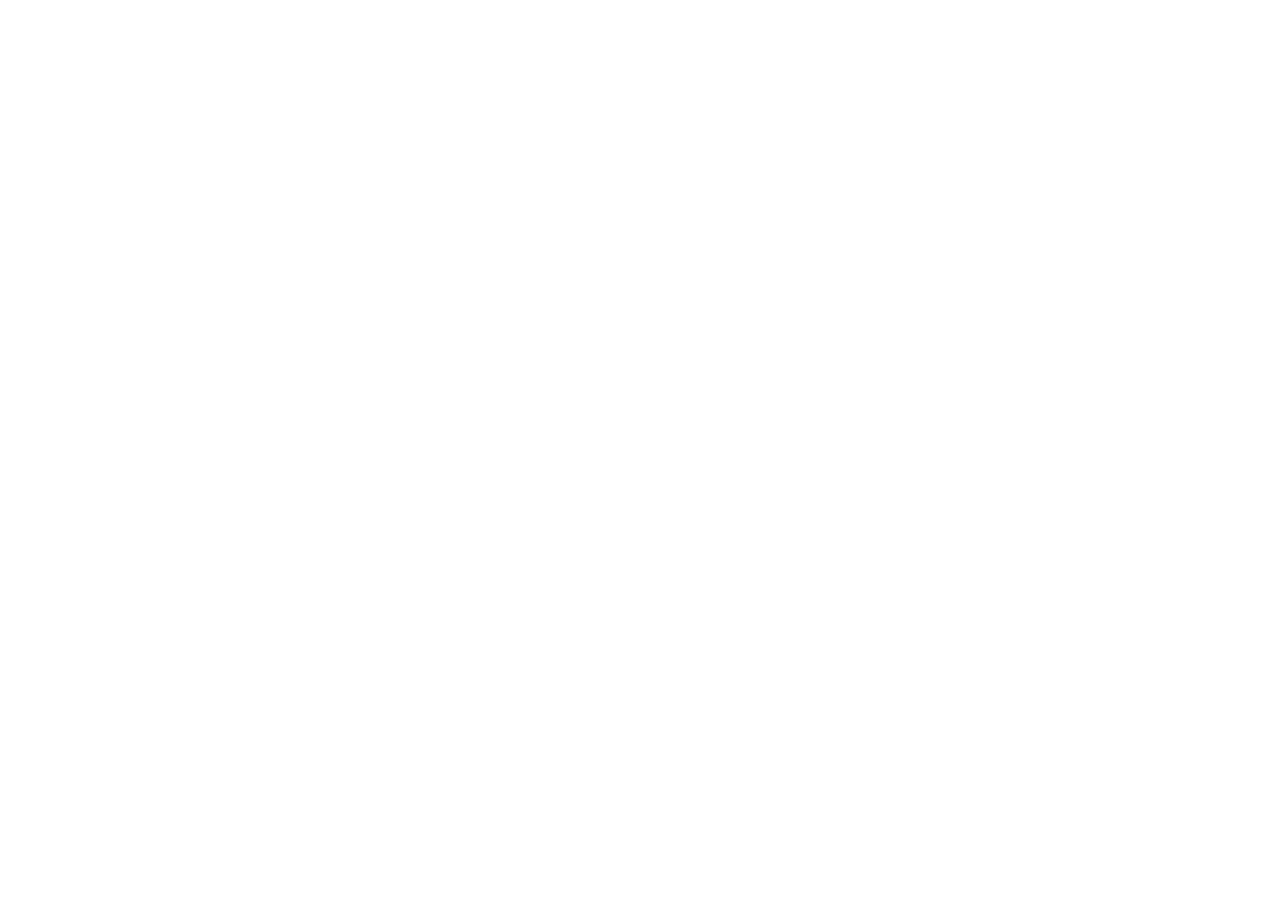
==== src/index.html @ d6e21945 "Initial commit" ====
<!DOCTYPE html>
<html lang="en">
  <head>
    <meta charset="UTF-8" />
    <!-- PON UN FAVICON!!! -->
    <link rel="icon" type="image/svg+xml" href="" />
    <meta name="viewport" content="width=device-width, initial-scale=1.0" />
    <!-- CAMBIA EL TITLE!!! -->
    <title>Vite Template</title>
  </head>
  <body>
    <script type="module" src="./js/index.js"></script>
  </body>
</html>
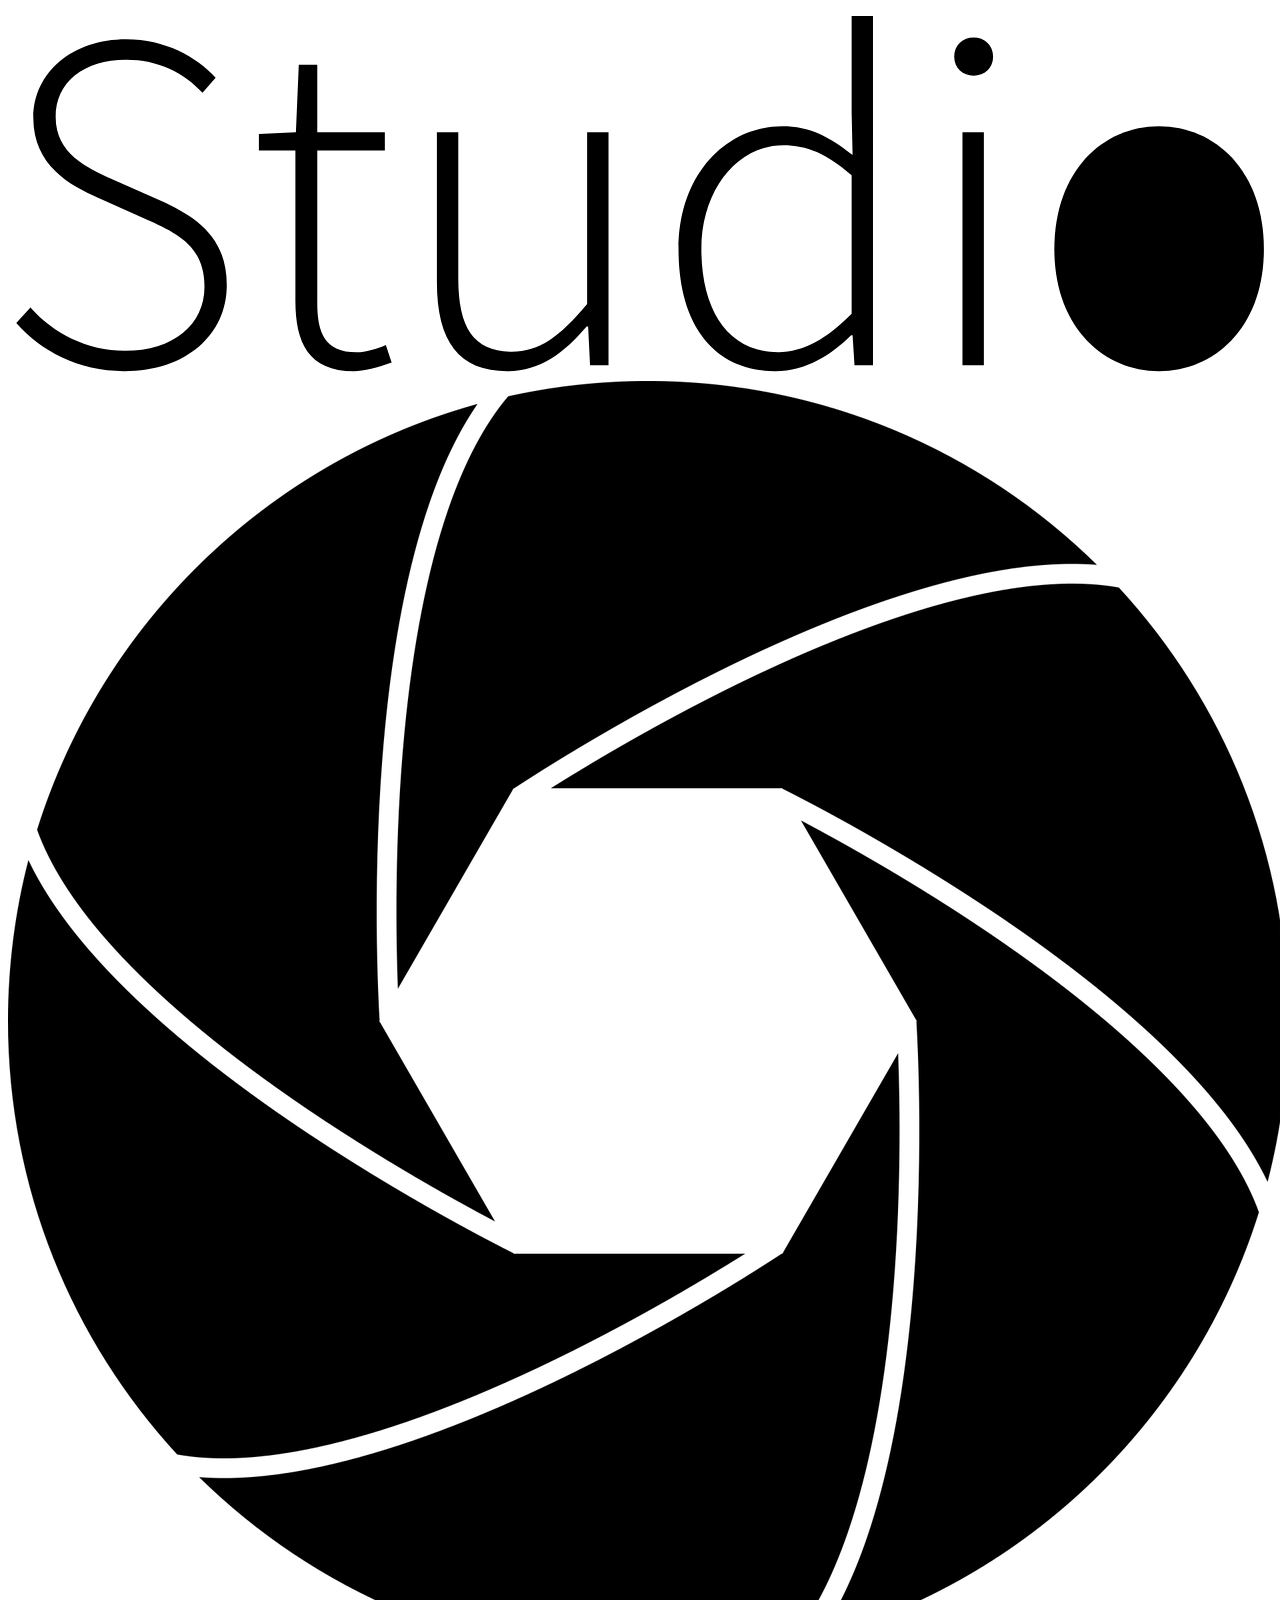
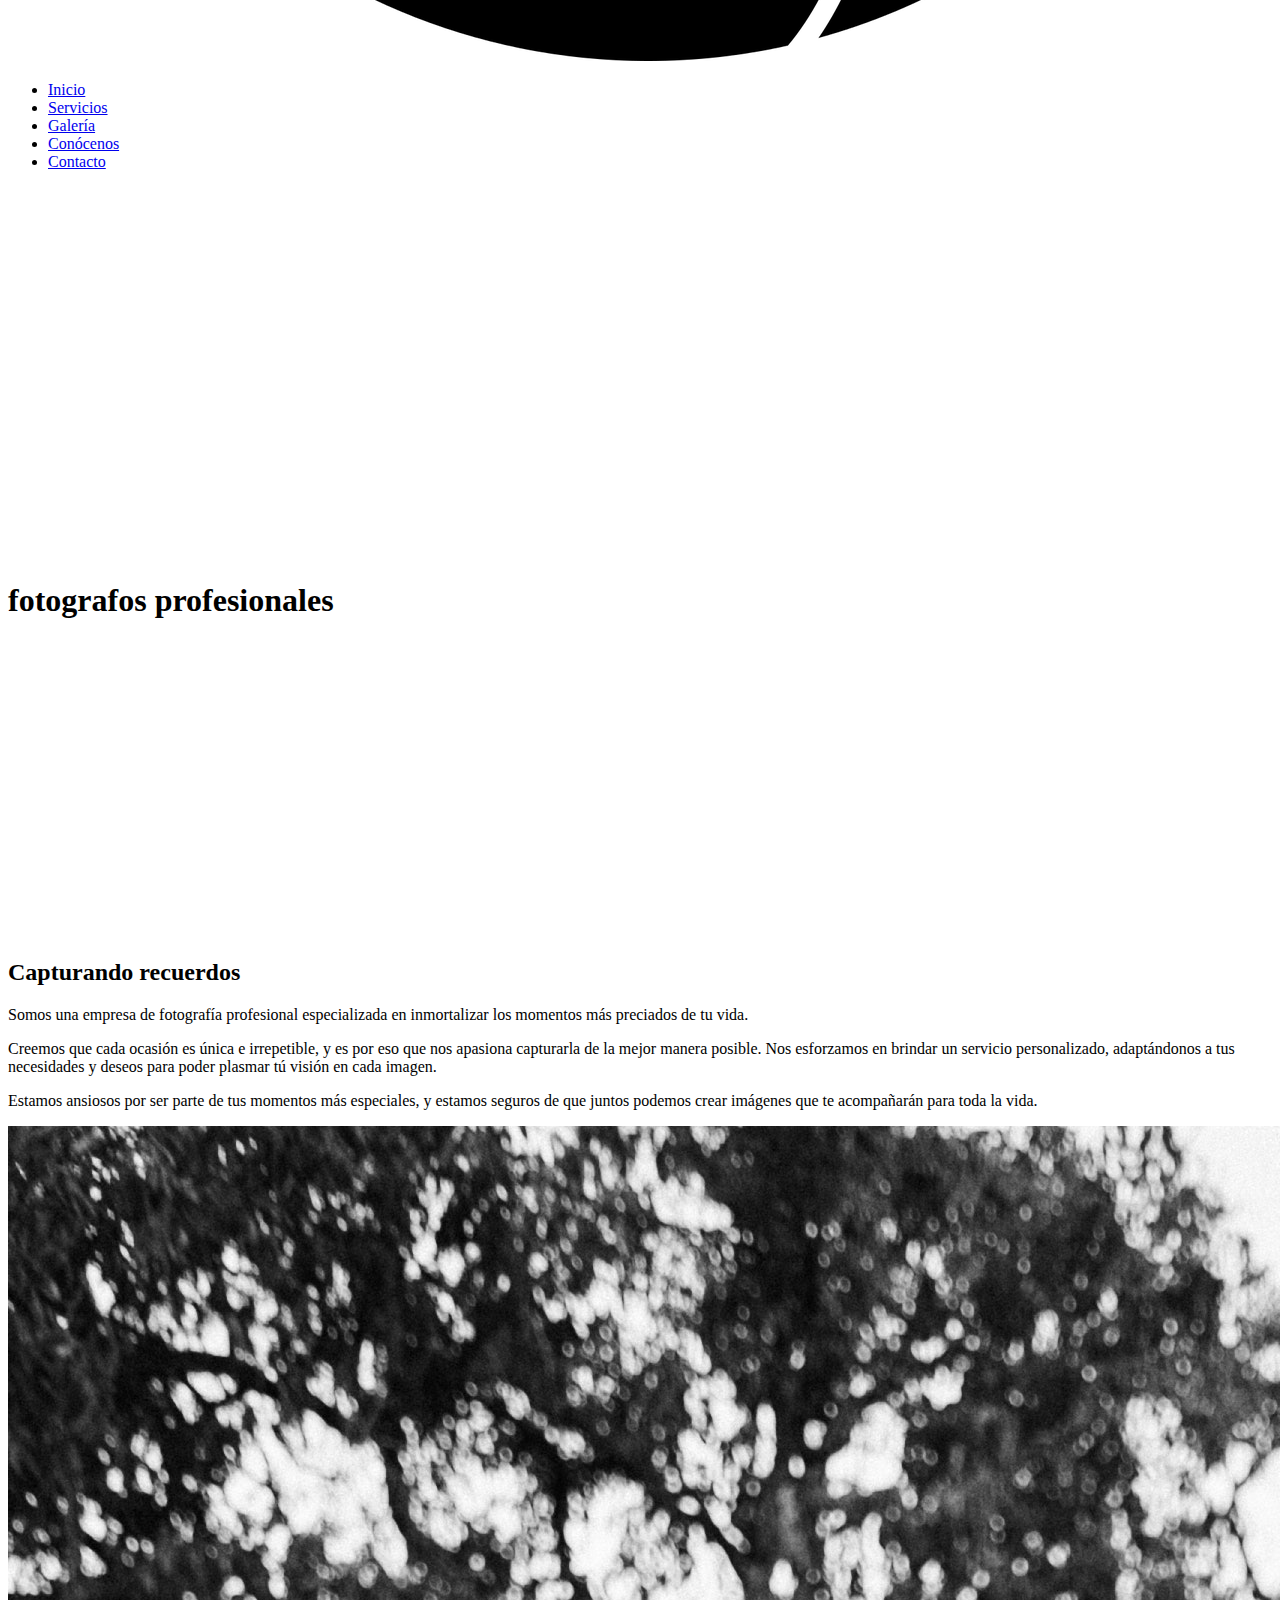
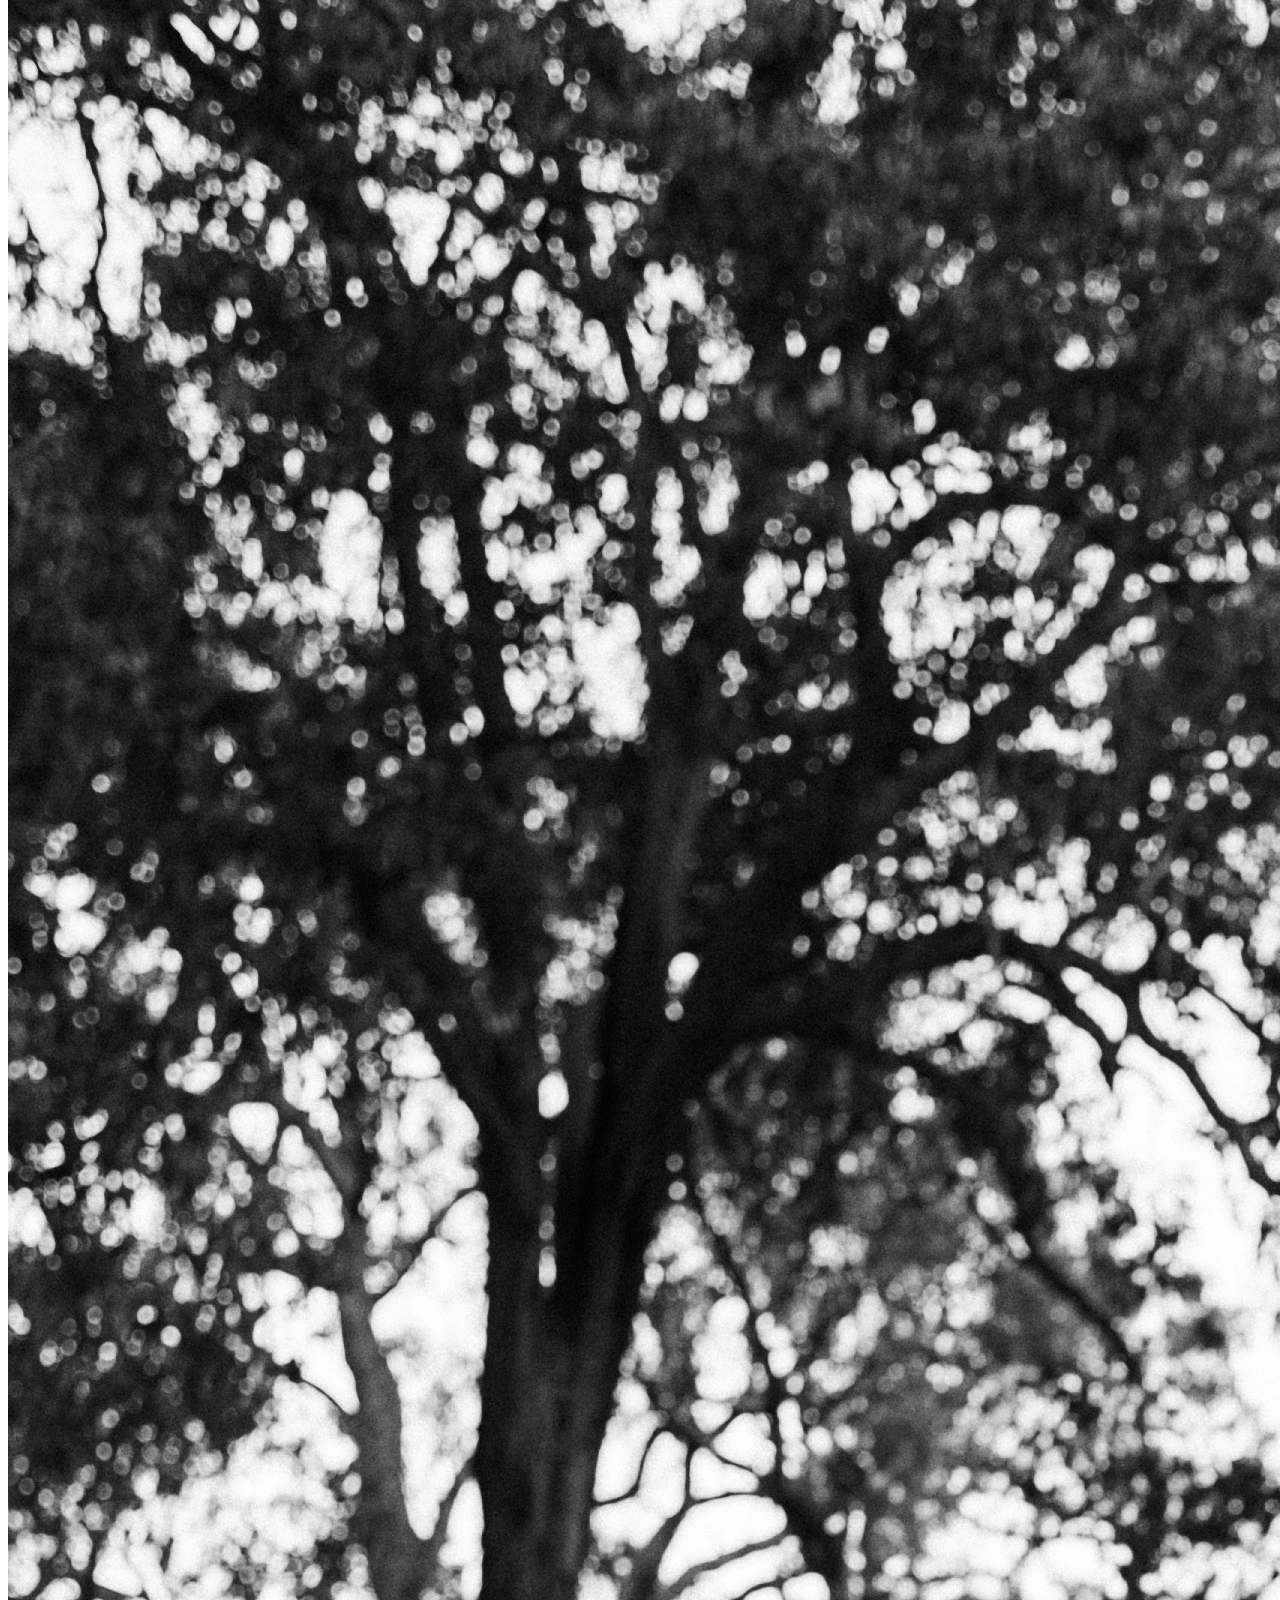
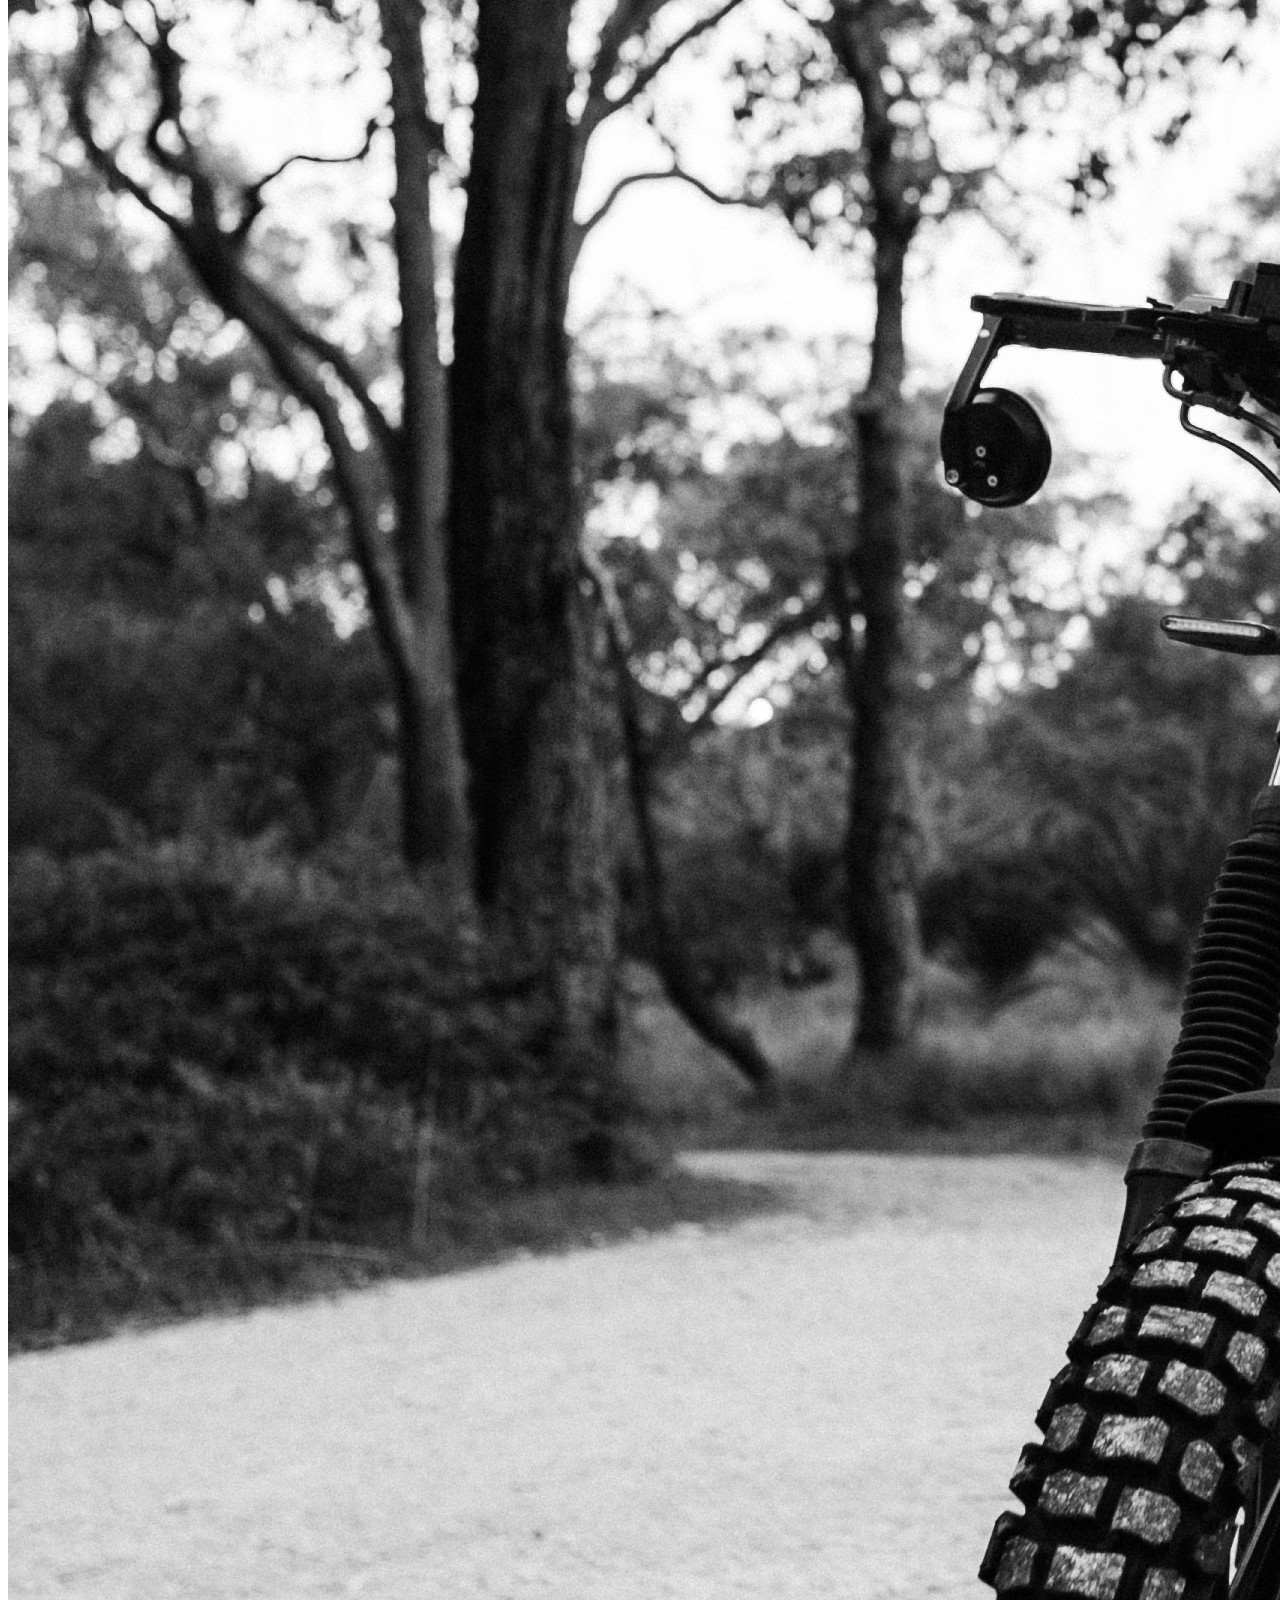
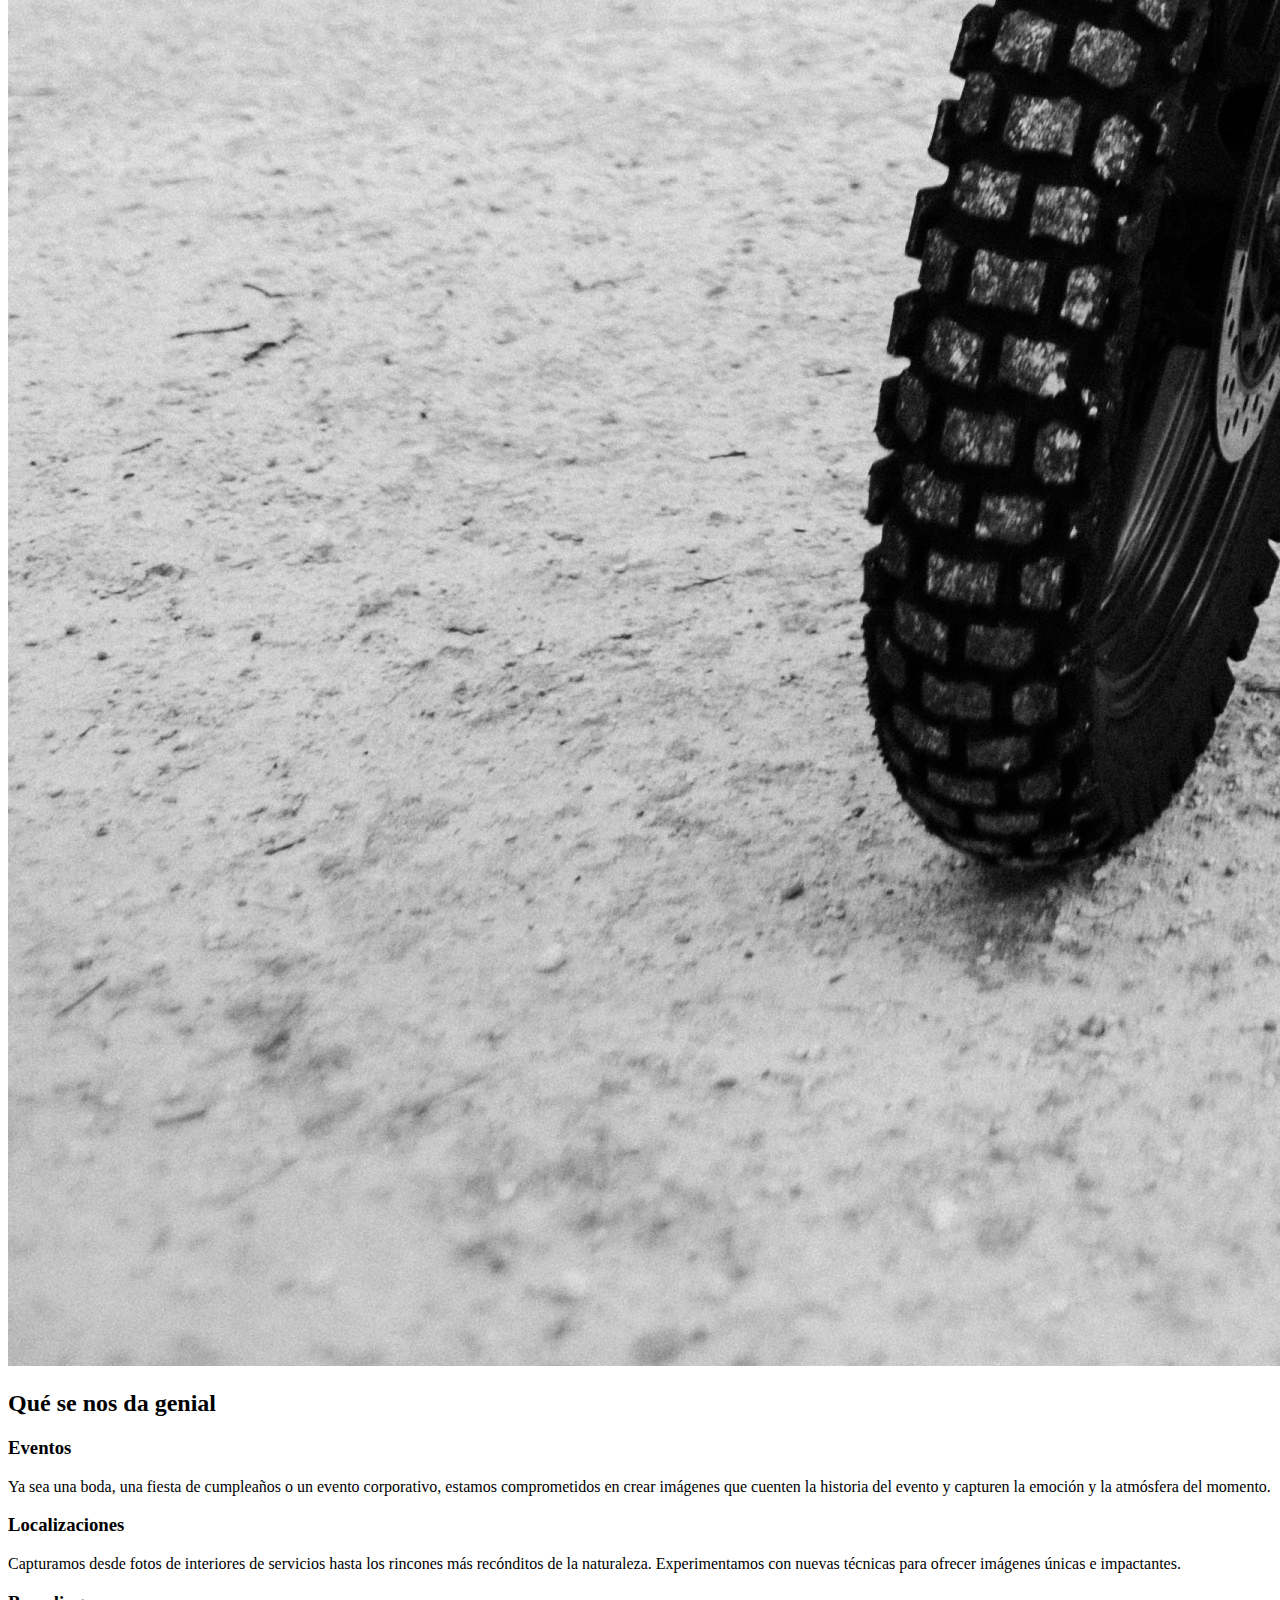
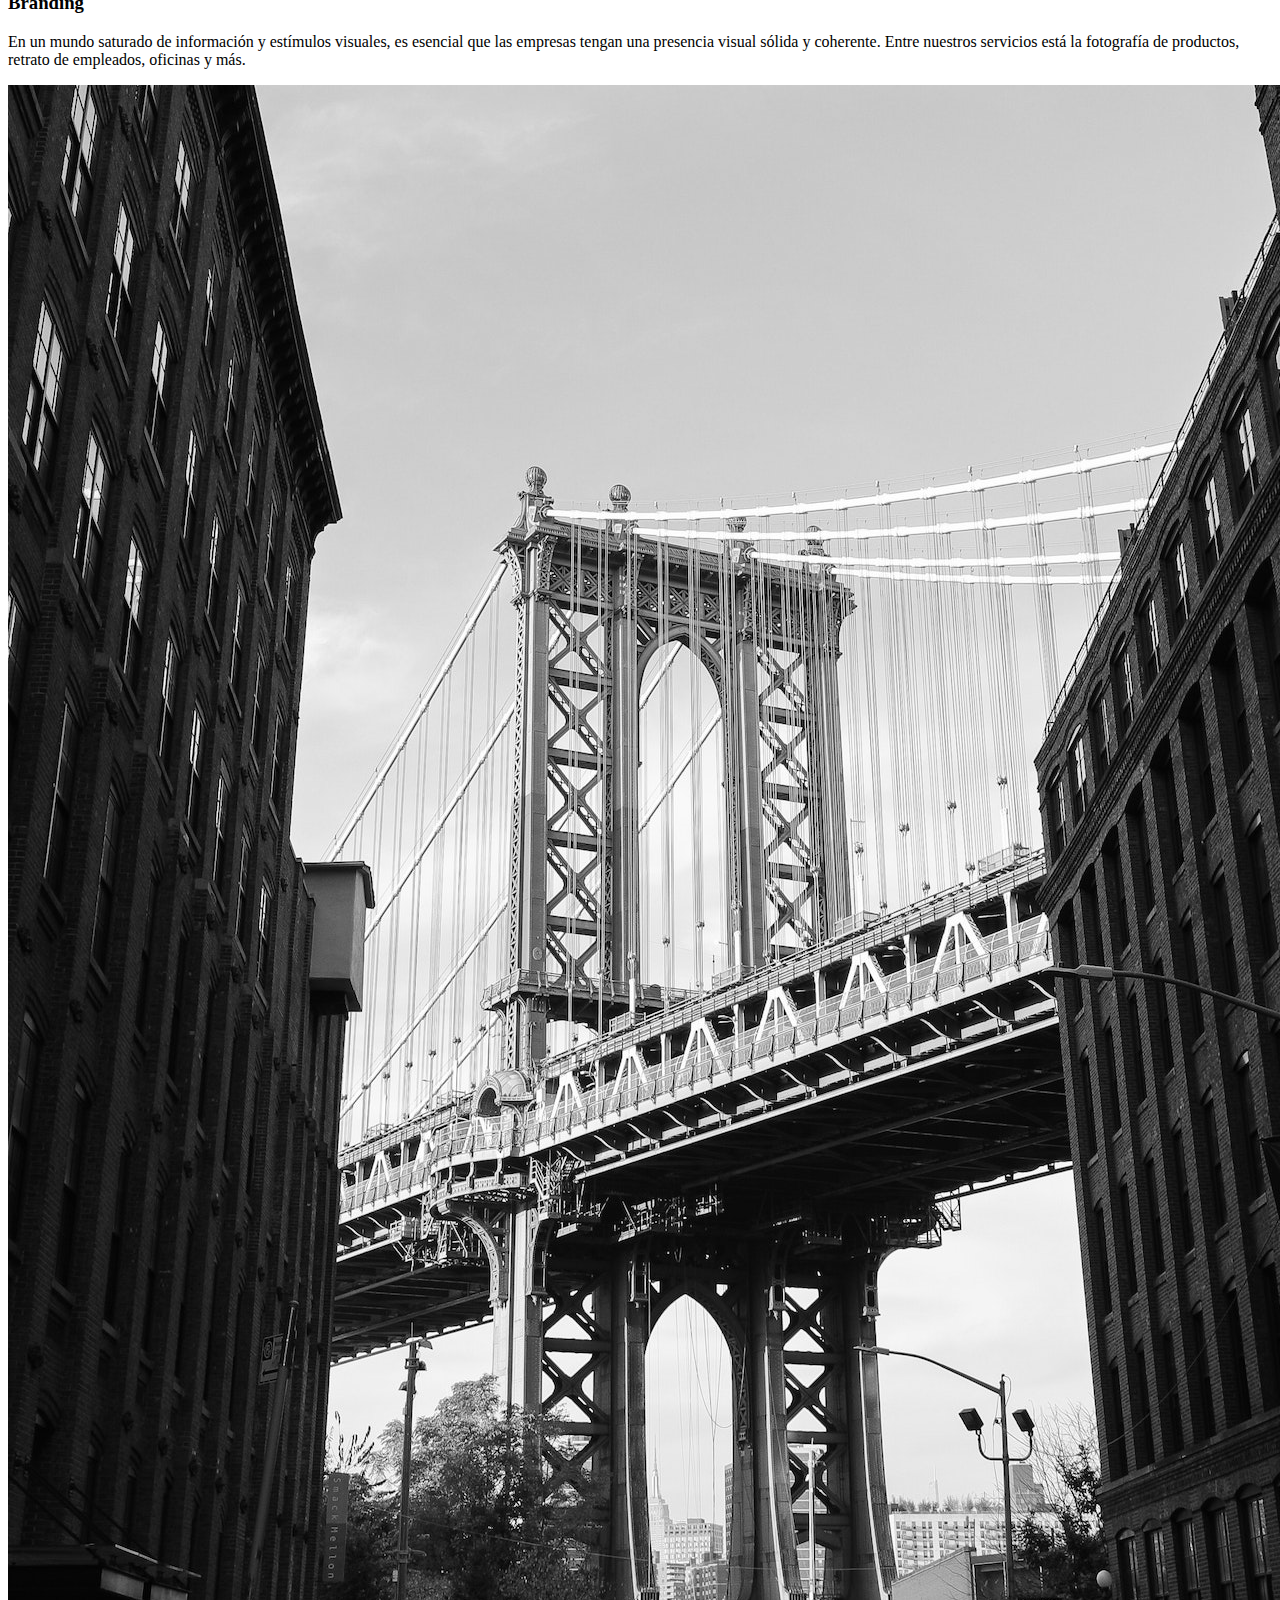
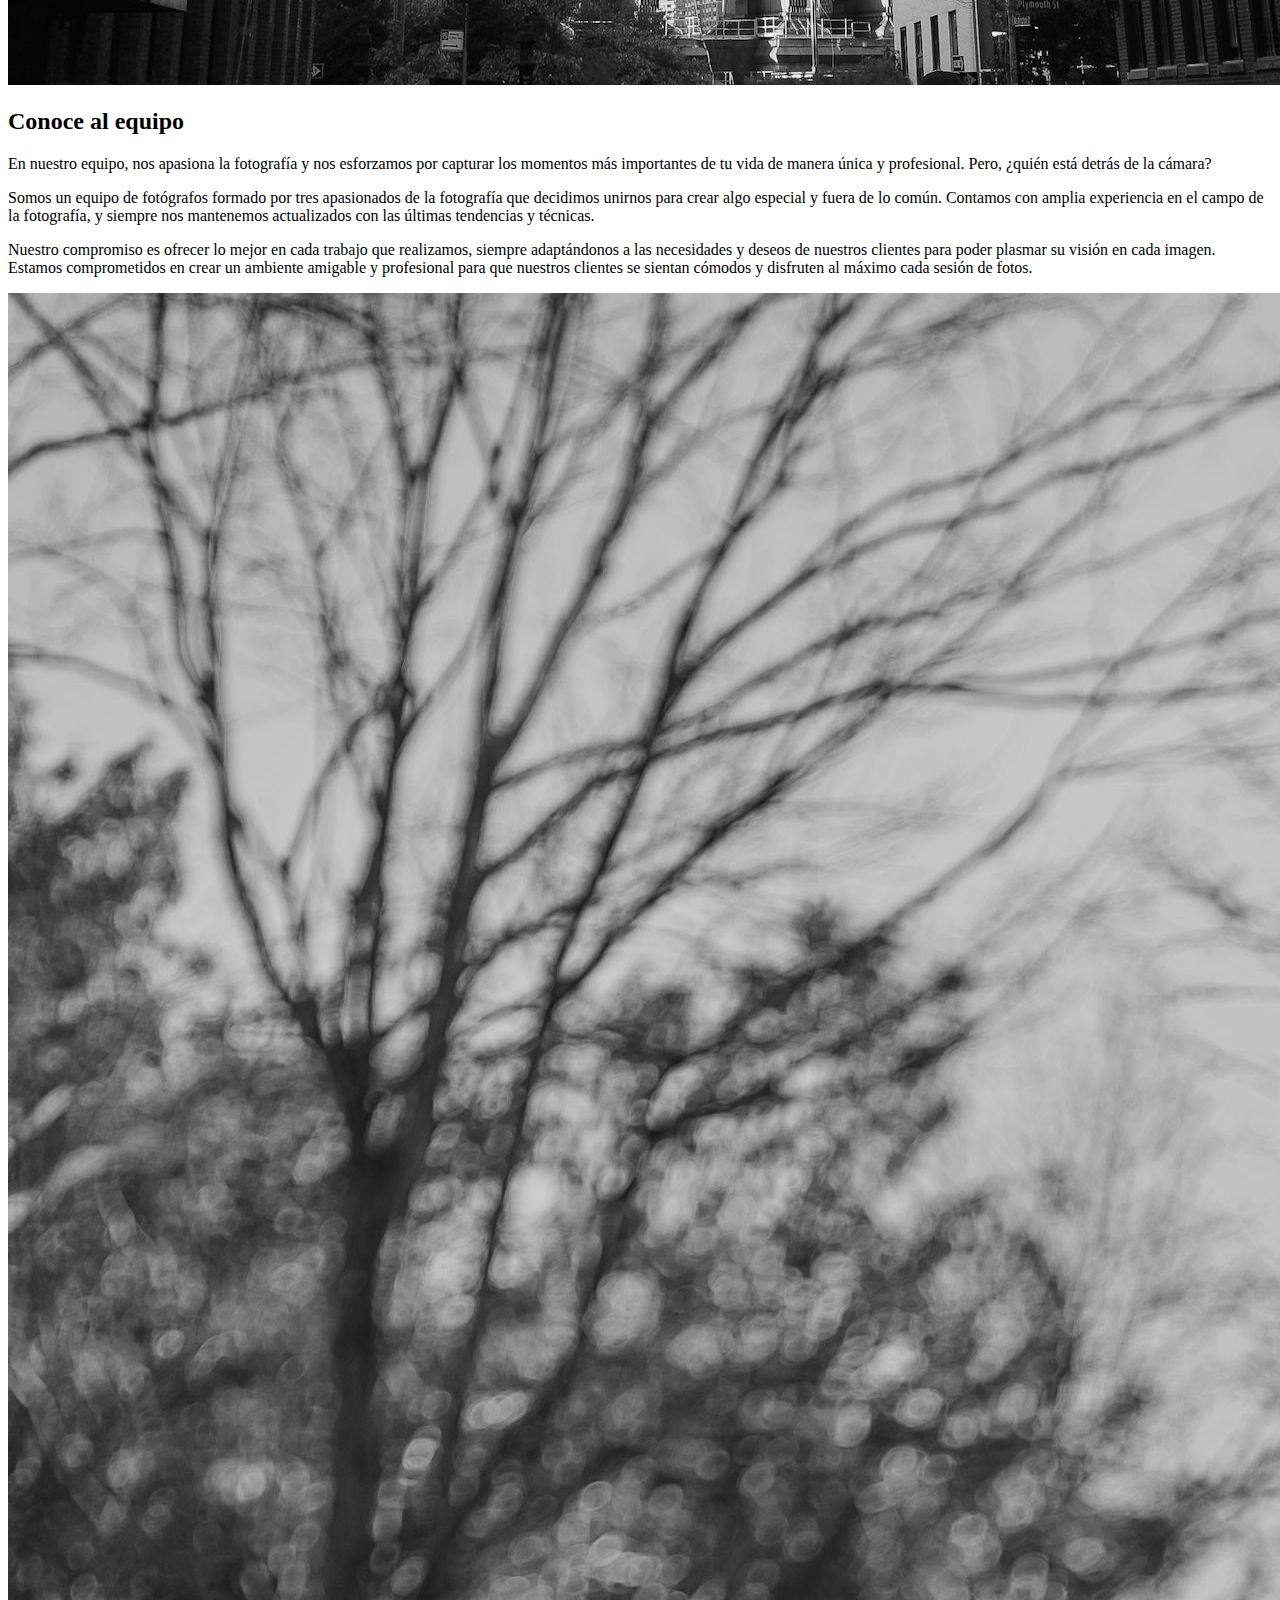
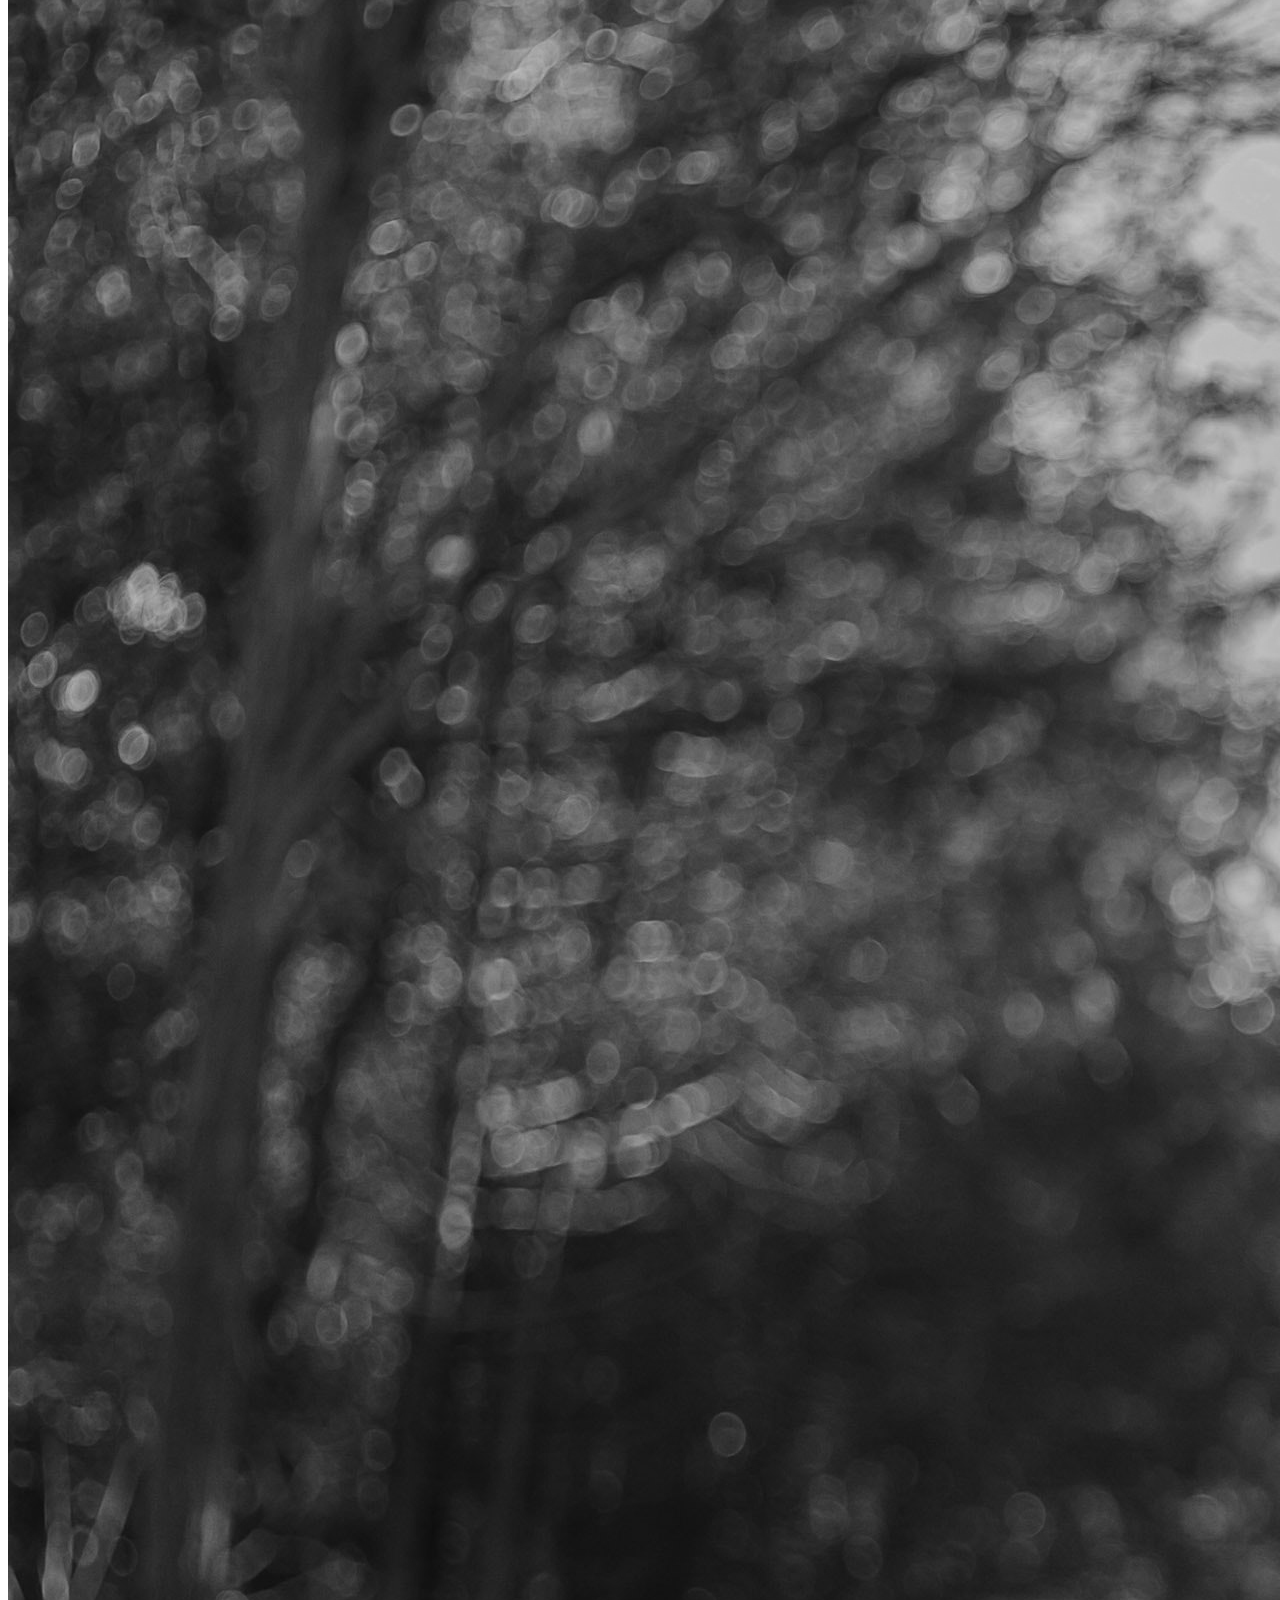
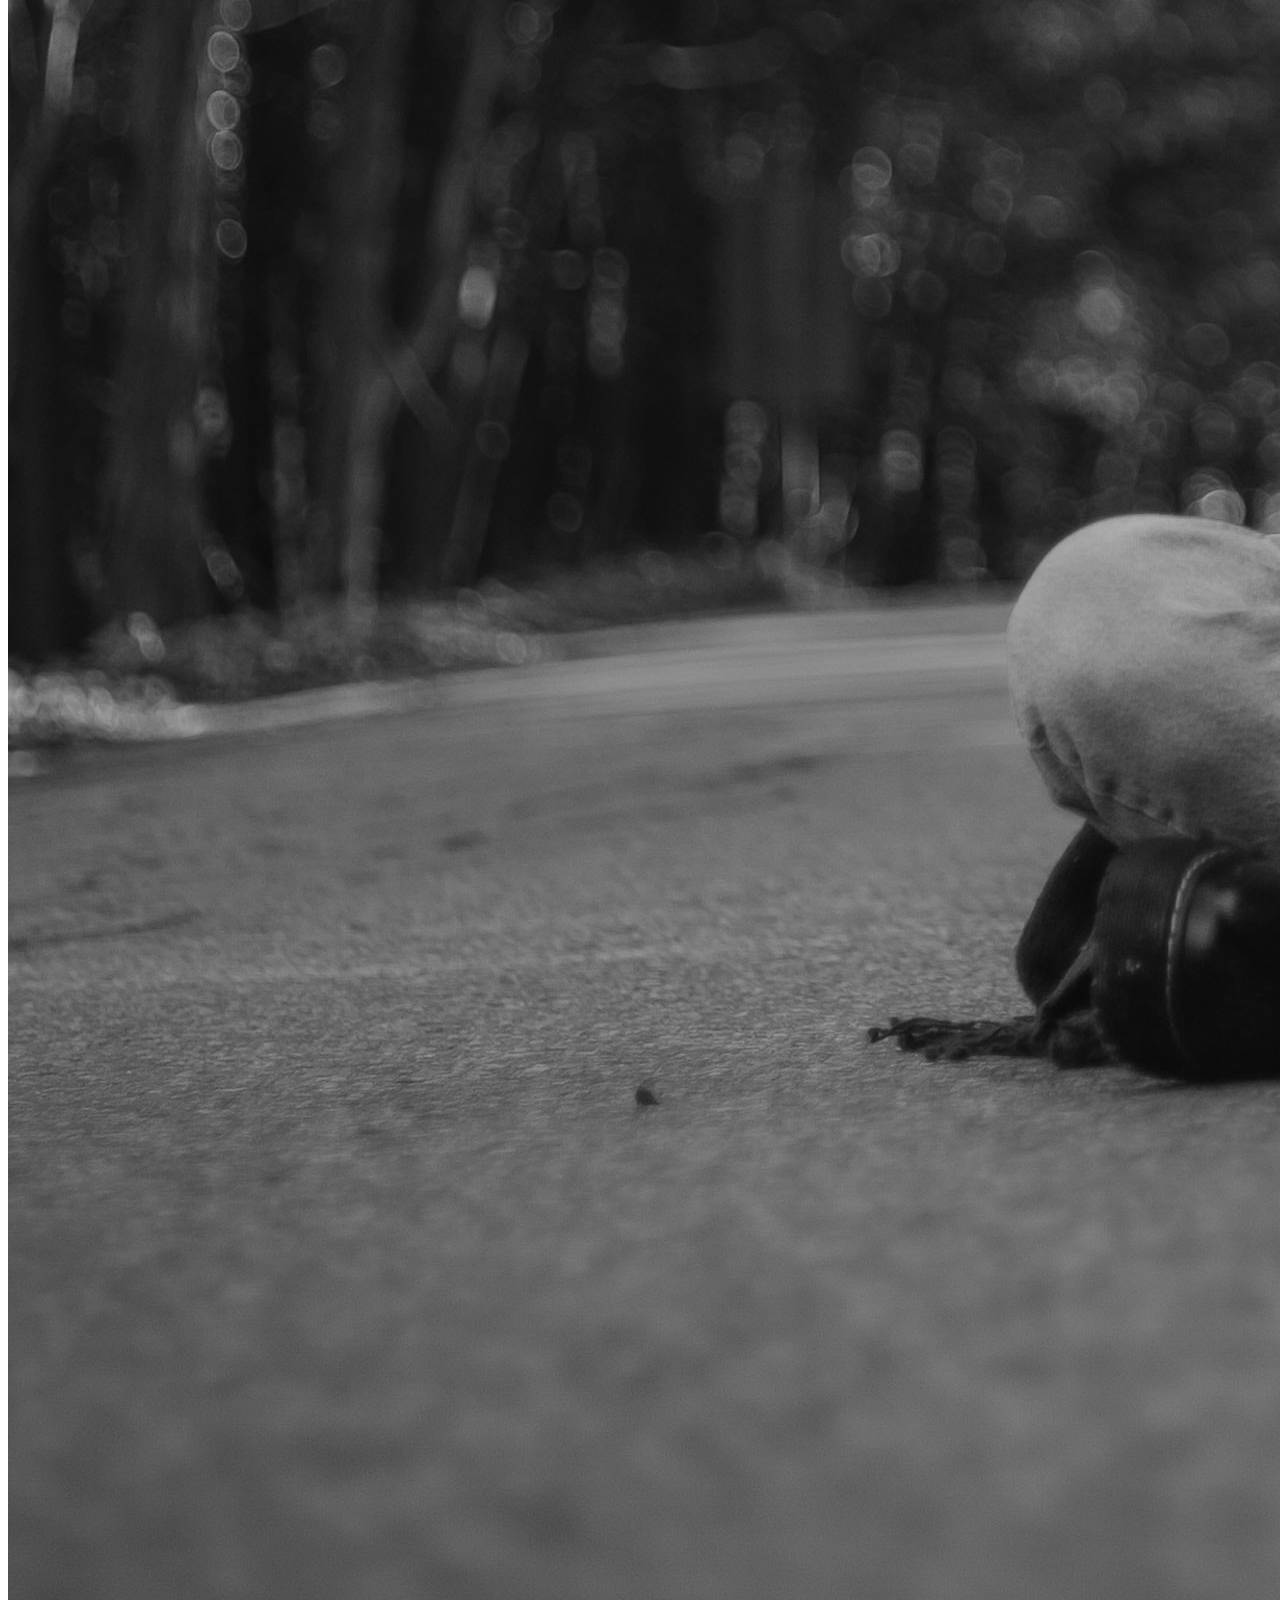
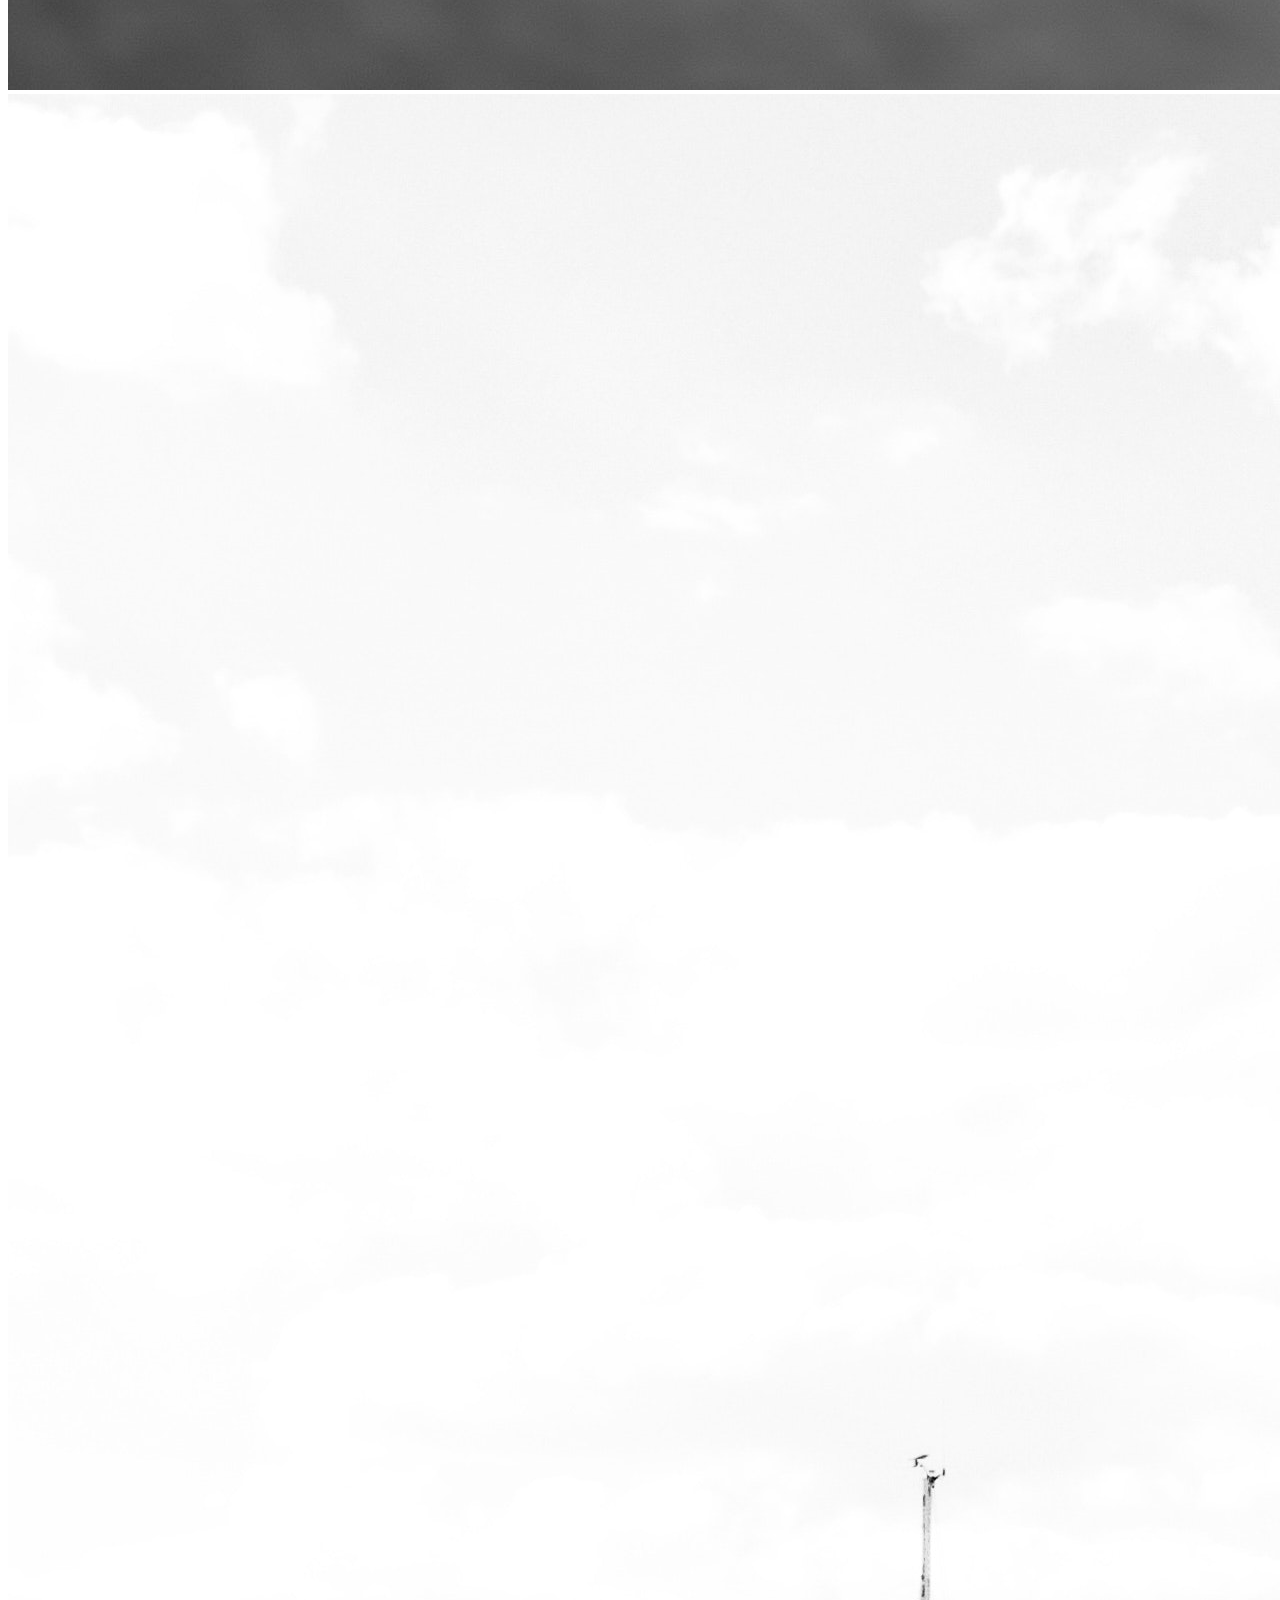
==== commit 3c7f5b67: "start" ====
--- a/src/index.html
+++ b/src/index.html
@@ -1,14 +1,304 @@
 <!DOCTYPE html>
-<html lang="en">
+<html lang="es">
   <head>
     <meta charset="UTF-8" />
     <!-- PON UN FAVICON!!! -->
     <link rel="icon" type="image/svg+xml" href="" />
     <meta name="viewport" content="width=device-width, initial-scale=1.0" />
-    <!-- CAMBIA EL TITLE!!! -->
-    <title>Vite Template</title>
+    <link rel="preconnect" href="https://fonts.googleapis.com" />
+    <link rel="preconnect" href="https://fonts.gstatic.com" crossorigin />
+    <link
+      href="https://fonts.googleapis.com/css2?family=Bebas+Neue&family=Source+Sans+Pro:ital,wght@0,300;0,400;0,600;1,400&display=swap"
+      rel="stylesheet"
+    />
+    <title>Studio | Fotografos proferionales</title>
   </head>
   <body>
+    <header class="header">
+      <div id="header-background" class="header__background">
+        <div class="header__bar container flex flex-row flex-align-center">
+          <img
+            src="./assets/images/logo-studio.svg"
+            alt="logo de empresa Studio"
+            class="logo"
+          />
+          <div
+            id="boton-menu"
+            class="icono-menu"
+            aria-label="icono para abrir y cerrar menu"
+          >
+            <img
+              class="icono-menu__obturador"
+              src="./assets/images/obturador.png"
+              alt=""
+            />
+            <div id="menu-line" class="icono-menu__line"></div>
+          </div>
+          <nav id="menu" class="menu flex">
+            <ul class="menu__list">
+              <li>
+                <a href="#inicio" class="menu__item menu__item--active"
+                  >Inicio</a
+                >
+              </li>
+              <li><a class="menu__item" href="#servicios">Servicios</a></li>
+              <li><a class="menu__item" href="#galería">Galería</a></li>
+              <li><a class="menu__item" href="#conocenos">Conócenos</a></li>
+              <li><a class="menu__item" href="#contacto">Contacto</a></li>
+            </ul>
+          </nav>
+        </div>
+      </div>
+    </header>
+    <main>
+      <section id="inicio" class="inicio flex flex-align-center">
+        <div class="inicio__text">
+          <div class="container flow">
+            <img
+              class="logo logo-inicio"
+              src="./assets/images/logo-studio-white.svg"
+              alt=""
+            />
+            <h1 class="title title-xl title-white">fotografos profesionales</h1>
+          </div>
+
+          <!-- <a href=""> -->
+          <img
+            class="inicio__scroll"
+            src="./assets/images/arrow-down.svg"
+            alt=""
+          />
+          <!-- </a> -->
+        </div>
+      </section>
+      <section class="intro padding-sections">
+        <div class="container flow">
+          <h2 class="title title-xxl margin-m">Capturando recuerdos</h2>
+          <div class="intro__text flex">
+            <div class="col-2 flow max-text">
+              <p>
+                Somos una empresa de fotografía profesional especializada en
+                inmortalizar los momentos más preciados de tu vida.
+              </p>
+              <p>
+                Creemos que cada ocasión es única e irrepetible, y es por eso
+                que nos apasiona capturarla de la mejor manera posible. Nos
+                esforzamos en brindar un servicio personalizado, adaptándonos a
+                tus necesidades y deseos para poder plasmar tú visión en cada
+                imagen.
+              </p>
+              <p>
+                Estamos ansiosos por ser parte de tus momentos más especiales, y
+                estamos seguros de que juntos podemos crear imágenes que te
+                acompañarán para toda la vida.
+              </p>
+            </div>
+            <div class="intro__image-container col-2">
+              <img class="intro__img" src="./assets/images/inicio.jpg" alt="" />
+            </div>
+          </div>
+        </div>
+      </section>
+      <section class="services padding-sections">
+        <div class="container services__tablet">
+          <div class="services__text col-t-32 flow">
+            <h2 class="title title-xxl margin-m">Qué se nos da genial</h2>
+            <div class="services__box">
+              <div class="services__service services__service--event flow">
+                <h3 class="title title-l">Eventos</h3>
+                <p>
+                  Ya sea una boda, una fiesta de cumpleaños o un evento
+                  corporativo, estamos comprometidos en crear imágenes que
+                  cuenten la historia del evento y capturen la emoción y la
+                  atmósfera del momento.
+                </p>
+              </div>
+              <div class="services__service services__service--local flow">
+                <h3 class="title title-l">Localizaciones</h3>
+                <p>
+                  Capturamos desde fotos de interiores de servicios hasta los
+                  rincones más recónditos de la naturaleza. Experimentamos con
+                  nuevas técnicas para ofrecer imágenes únicas e impactantes.
+                </p>
+              </div>
+              <div class="services__service services__service--brand flow">
+                <h3 class="title title-l">Branding</h3>
+                <p>
+                  En un mundo saturado de información y estímulos visuales, es
+                  esencial que las empresas tengan una presencia visual sólida y
+                  coherente. Entre nuestros servicios está la fotografía de
+                  productos, retrato de empleados, oficinas y más.
+                </p>
+              </div>
+            </div>
+          </div>
+          <div class="services__image-container col-t-3">
+            <img
+              class="services__img"
+              src="./assets/images/services-2.jpg"
+              alt=""
+            />
+          </div>
+        </div>
+      </section>
+      <section class="works"></section>
+      <section class="team padding-sections">
+        <div class="container flow">
+          <h2 class="title title-xxl margin-m">Conoce al equipo</h2>
+          <div class="team__laptop flex">
+            <div class="team__text col-2 flow max-text">
+              <p>
+                En nuestro equipo, nos apasiona la fotografía y nos esforzamos
+                por capturar los momentos más importantes de tu vida de manera
+                única y profesional. Pero, ¿quién está detrás de la cámara?
+              </p>
+              <p>
+                Somos un equipo de fotógrafos formado por tres apasionados de la
+                fotografía que decidimos unirnos para crear algo especial y
+                fuera de lo común. Contamos con amplia experiencia en el campo
+                de la fotografía, y siempre nos mantenemos actualizados con las
+                últimas tendencias y técnicas.
+              </p>
+              <p>
+                Nuestro compromiso es ofrecer lo mejor en cada trabajo que
+                realizamos, siempre adaptándonos a las necesidades y deseos de
+                nuestros clientes para poder plasmar su visión en cada imagen.
+                Estamos comprometidos en crear un ambiente amigable y
+                profesional para que nuestros clientes se sientan cómodos y
+                disfruten al máximo cada sesión de fotos.
+              </p>
+            </div>
+            <div class="team__images col-2">
+              <div class="team__image-container">
+                <img
+                  class="team__image team__image--road"
+                  src="./assets/images/team-road.jpg"
+                  alt=""
+                />
+              </div>
+              <img
+                class="team__image team__image--lake"
+                src="./assets/images/team-lake.jpg"
+                alt=""
+              />
+            </div>
+          </div>
+        </div>
+      </section>
+      <section class="opinion">
+        <div class="container">
+          <h2 class="title title-xxl margin-m">Qué dicen de nosotros</h2>
+        </div>
+      </section>
+      <section class="contact padding-sections">
+        <div class="container flow">
+          <h2 class="title title-xxl margin-m">Contacto</h2>
+          <div class="flex gap-l">
+            <div class="contact__text flow col-2">
+              <div class="contact__time flow">
+                <h3 class="title title-l">Horarios</h3>
+                <div>
+                  <p>Martes 10:00 – 14:00 y 16:30 – 20:30</p>
+                  <p>Miércoles 10:00 – 14:00 y 16:30 – 20:30</p>
+                  <p>Jueves 10:00 – 14:00 y 16:30 – 20:30</p>
+                  <p>Viernes 10:00 – 14:00 y 16:30 – 20:30</p>
+                  <p>Sábados 10:00 – 14:00</p>
+                  <p>Lunes y Domingos Cerrado</p>
+                </div>
+              </div>
+              <div class="contact__socials flow">
+                <h3 class="title title-l">Redes sociales</h3>
+                <div class="contact__social-container">
+                  <a href="" class="contact__social"
+                    ><img
+                      src="./assets/images/whatsapp.svg"
+                      alt="enlace a whatsapp"
+                      title="enlace a whatsapp"
+                      class="contact__icon"
+                    />+34555588899</a
+                  >
+                  <a href="" class="contact__social"
+                    ><img
+                      src="./assets/images/facebook.svg"
+                      alt="enlace a facebook"
+                      title="enlace a facebook"
+                      class="contact__icon"
+                    />/studio.es</a
+                  >
+                  <a href="" class="contact__social"
+                    ><img
+                      src="./assets/images/instagram.svg"
+                      alt="enlace a instagram"
+                      title="enlace a instagram"
+                      class="contact__icon"
+                    />@studio.es</a
+                  >
+                  <a href="" class="contact__social"
+                    ><img
+                      src="./assets/images/twitter.svg"
+                      alt="enlace a twitter"
+                      title="enlace a twitter"
+                      class="contact__icon"
+                    />@studio.es</a
+                  >
+                </div>
+              </div>
+            </div>
+            <div class="contact__local flow col-2">
+              <h3 class="title title-l">Localización</h3>
+              <div class="contact__image-container">
+                <img
+                  src="./assets/images/mapa.jpg"
+                  alt="mapa con la localizacion del estudio"
+                  class="contact__img"
+                />
+              </div>
+              <p>
+                Lorem ipsum dolor sit amet consectetur, adipisicing elit. Unde
+                cupiditate placeat veniam animi modi consequuntur.
+              </p>
+            </div>
+          </div>
+        </div>
+      </section>
+    </main>
+    <footer class="footer padding-sections">
+      <div class="container">
+        <div class="flex flex-row">
+          <nav>
+            <ul class="menu-footer">
+              <li><a href="#inicio">Inicio</a></li>
+              <li><a href="#services">Servicios</a></li>
+              <li><a href="#gallery">Galería</a></li>
+              <li><a href="#team">Conócenos</a></li>
+              <li><a href="#contact">Contacto</a></li>
+            </ul>
+          </nav>
+          <div>
+            <div class="logo-footer__decoration">
+              <img
+                class="logo-footer"
+                src="./assets/images/logo-studio-white.svg"
+                alt="logo de la empresa Studio"
+              />
+            </div>
+
+            <nav>
+              <ul class="footer__policy flex flex-row">
+                <li><a href="">Política de privacidad</a></li>
+                <li><a href="">Política de cookies</a></li>
+                <li><a href="">Aviso legal</a></li>
+              </ul>
+            </nav>
+          </div>
+        </div>
+      </div>
+    </footer>
+    <div class="copy">
+      <p class="container">
+        © 2023 Studio todos los derechos reservados | diseño web Deletidev
+      </p>
+    </div>
     <script type="module" src="./js/index.js"></script>
   </body>
 </html>
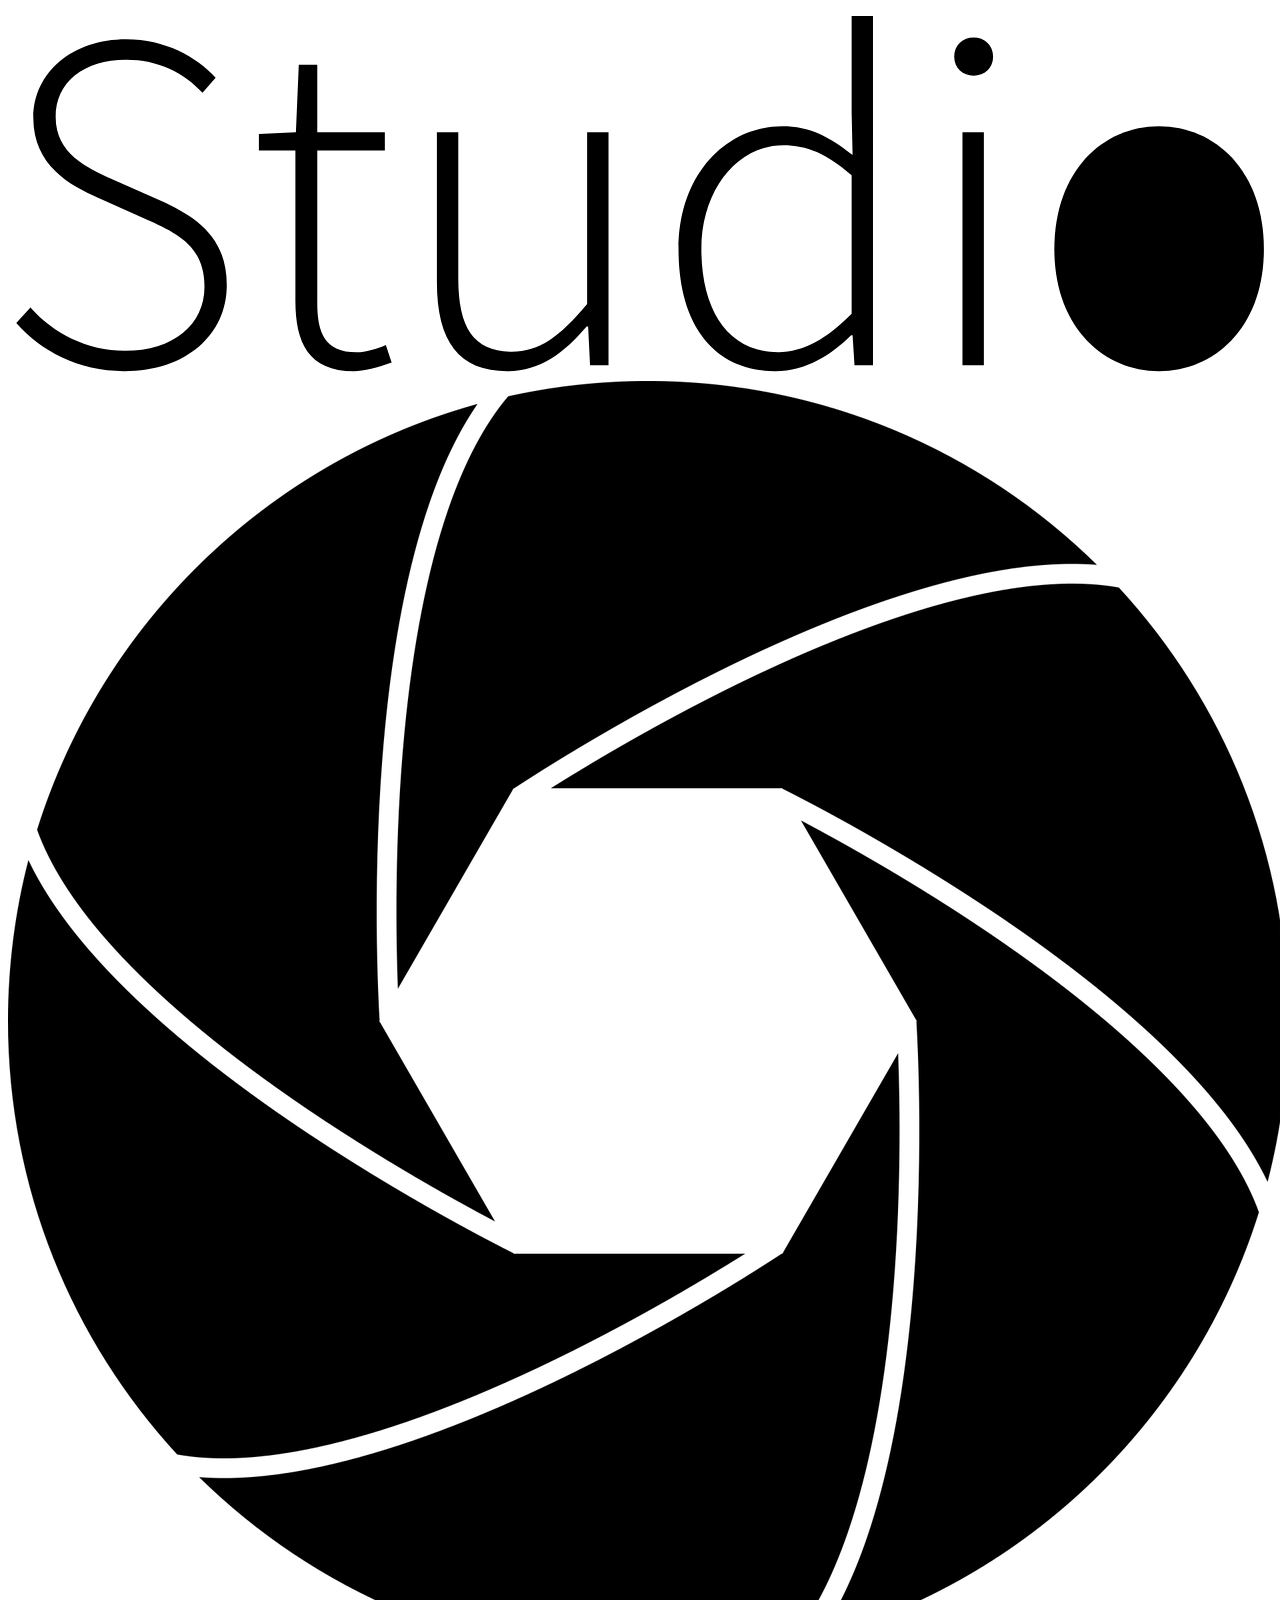
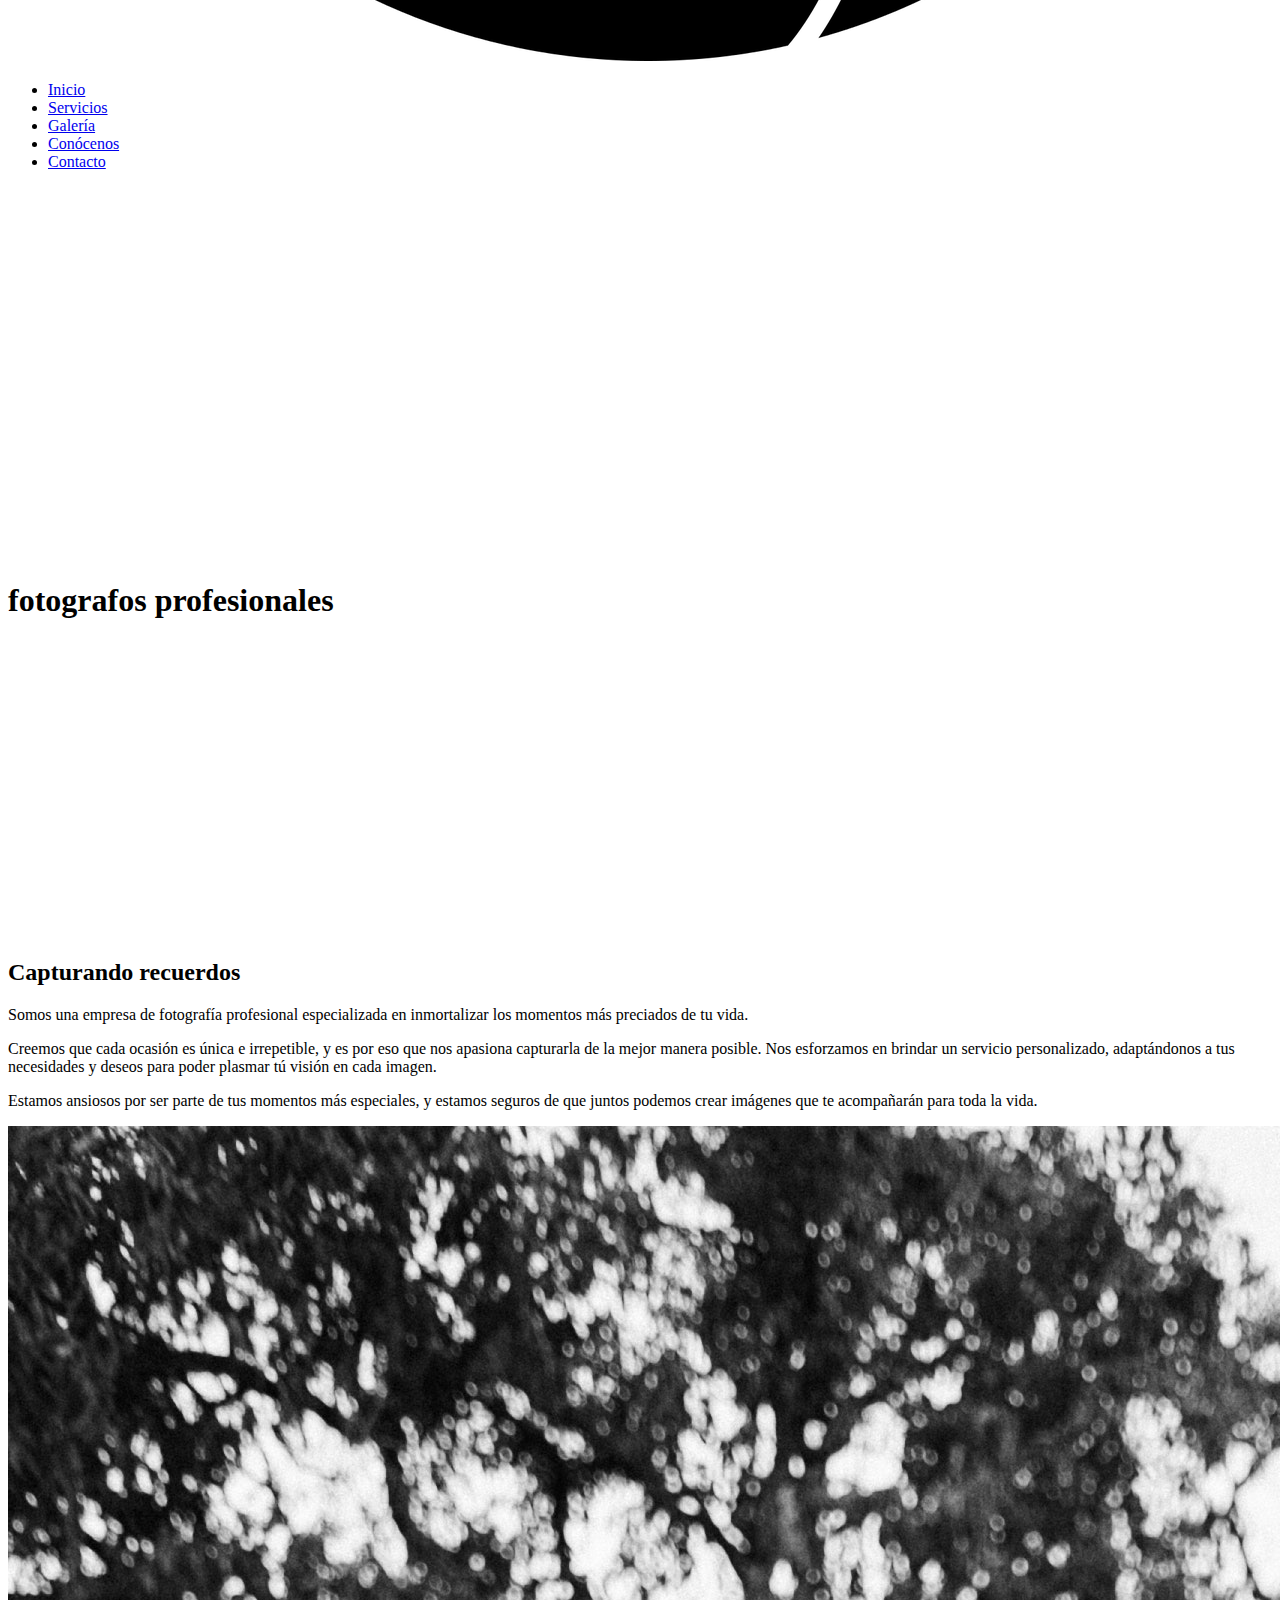
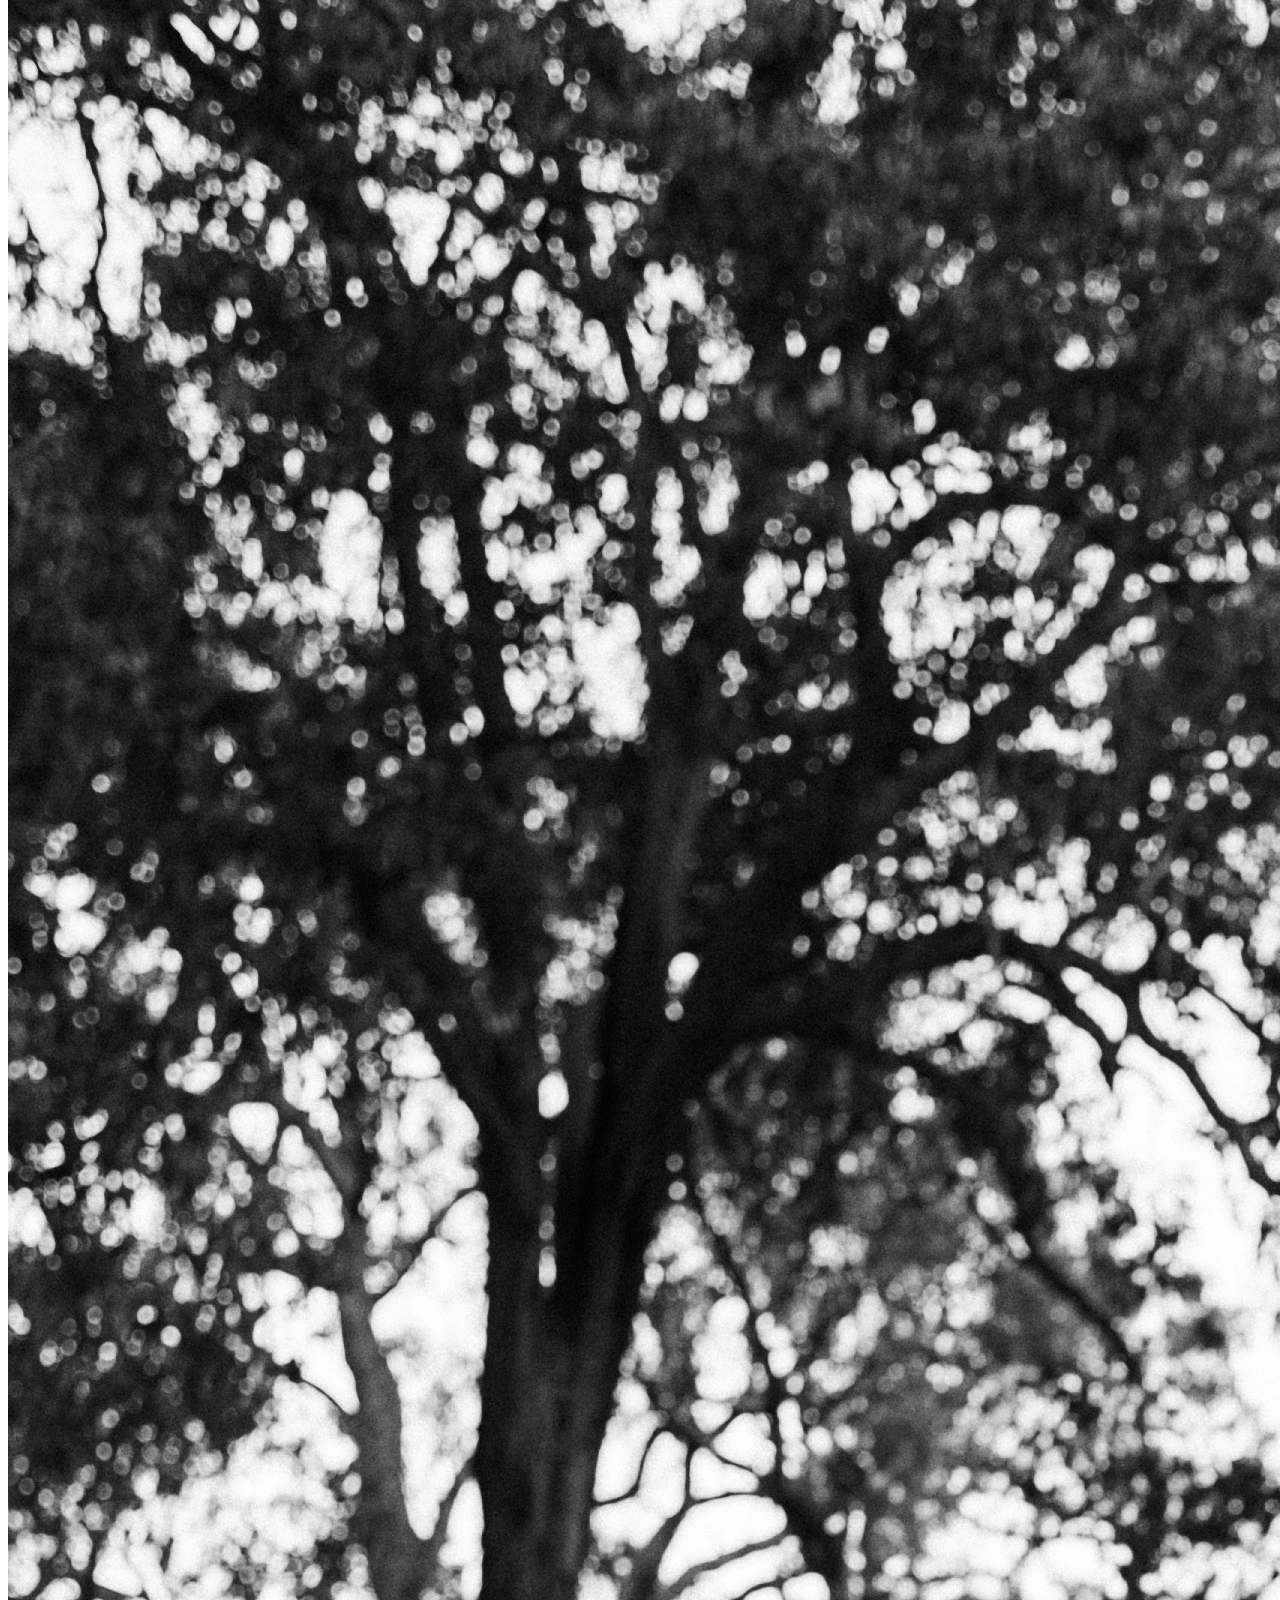
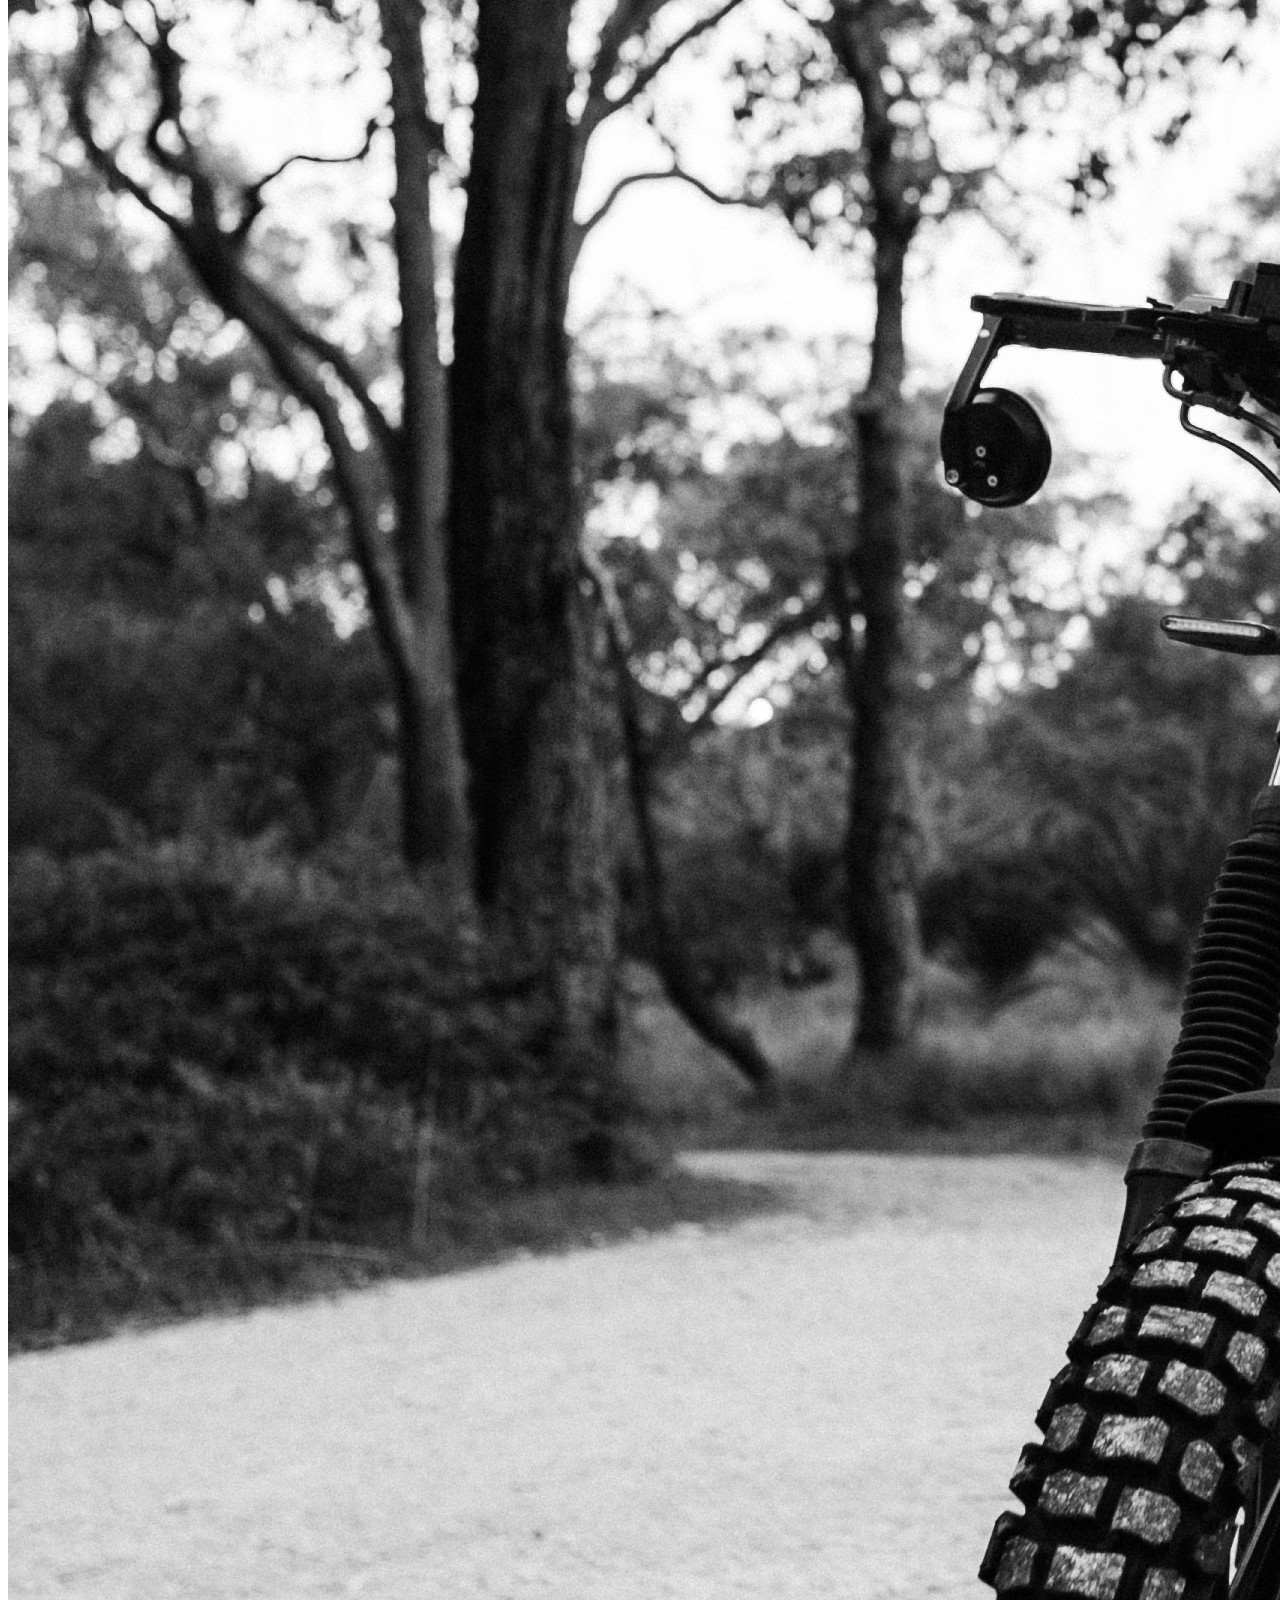
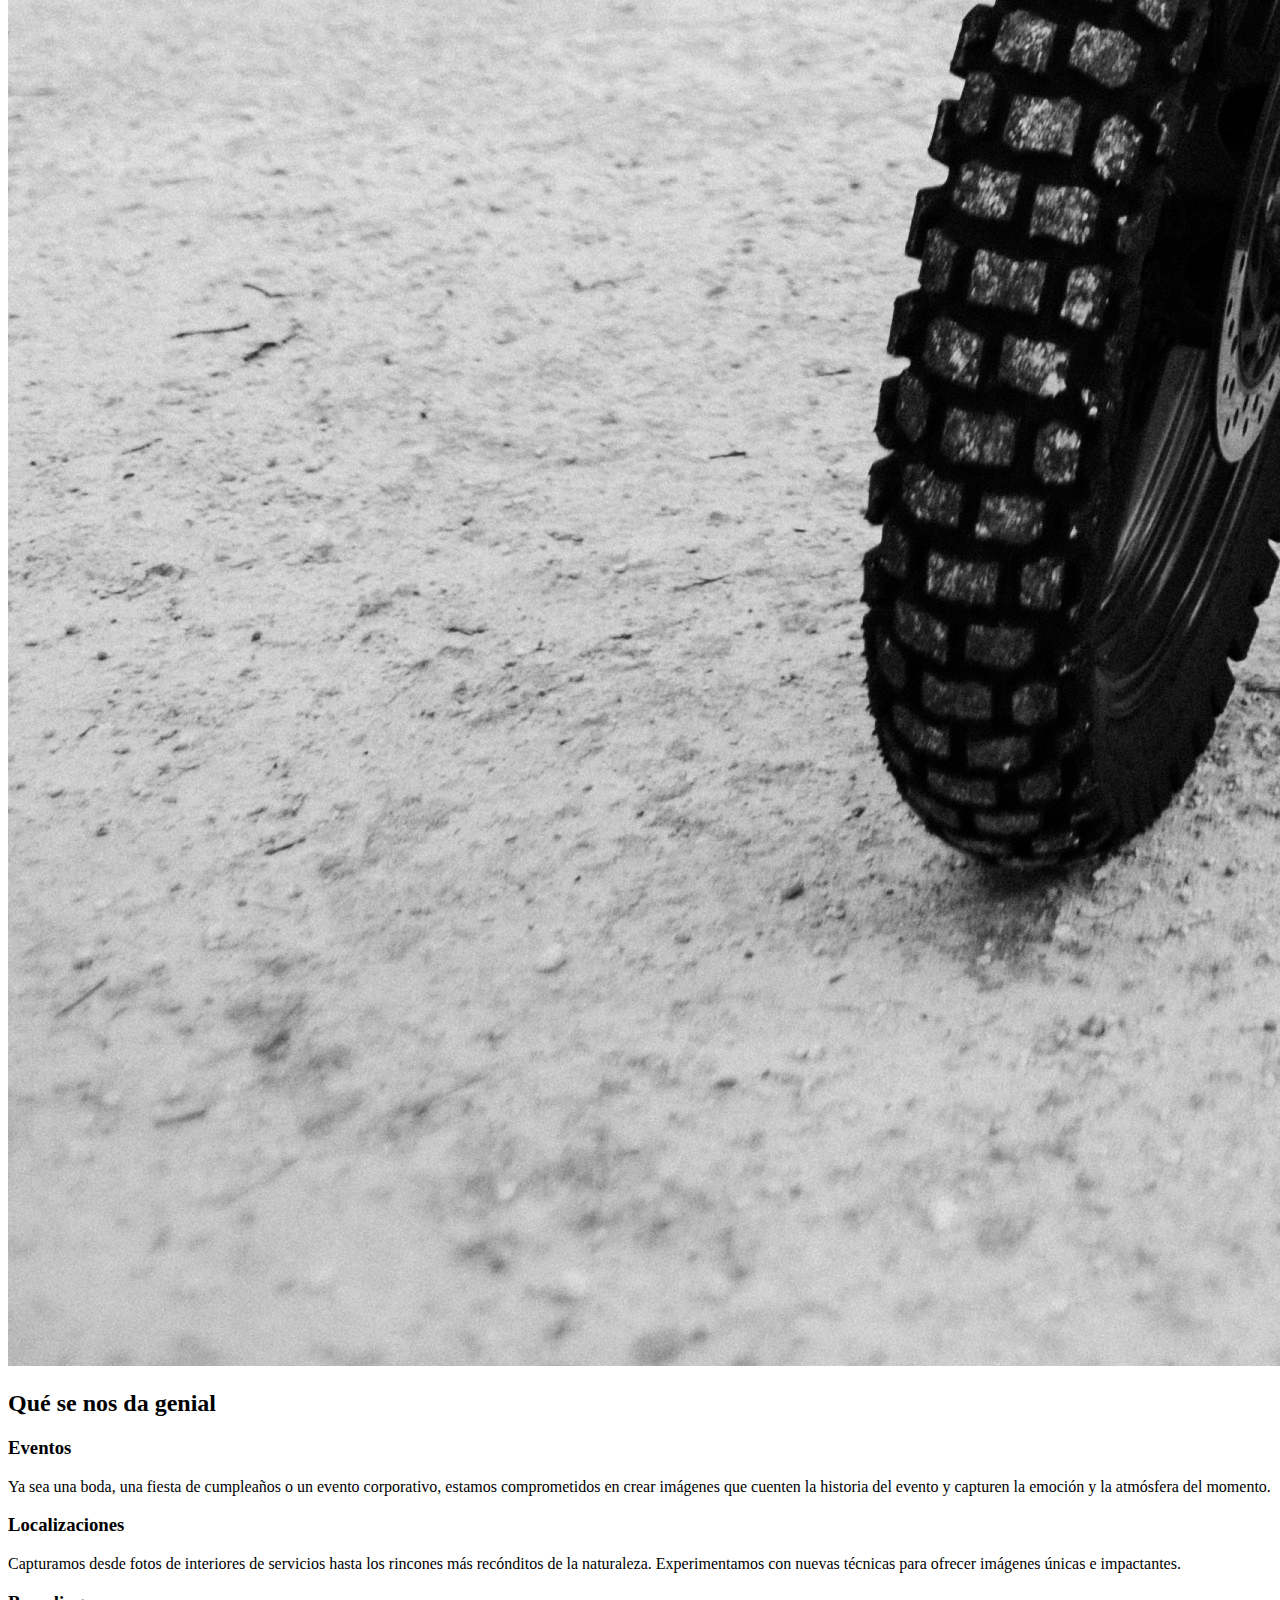
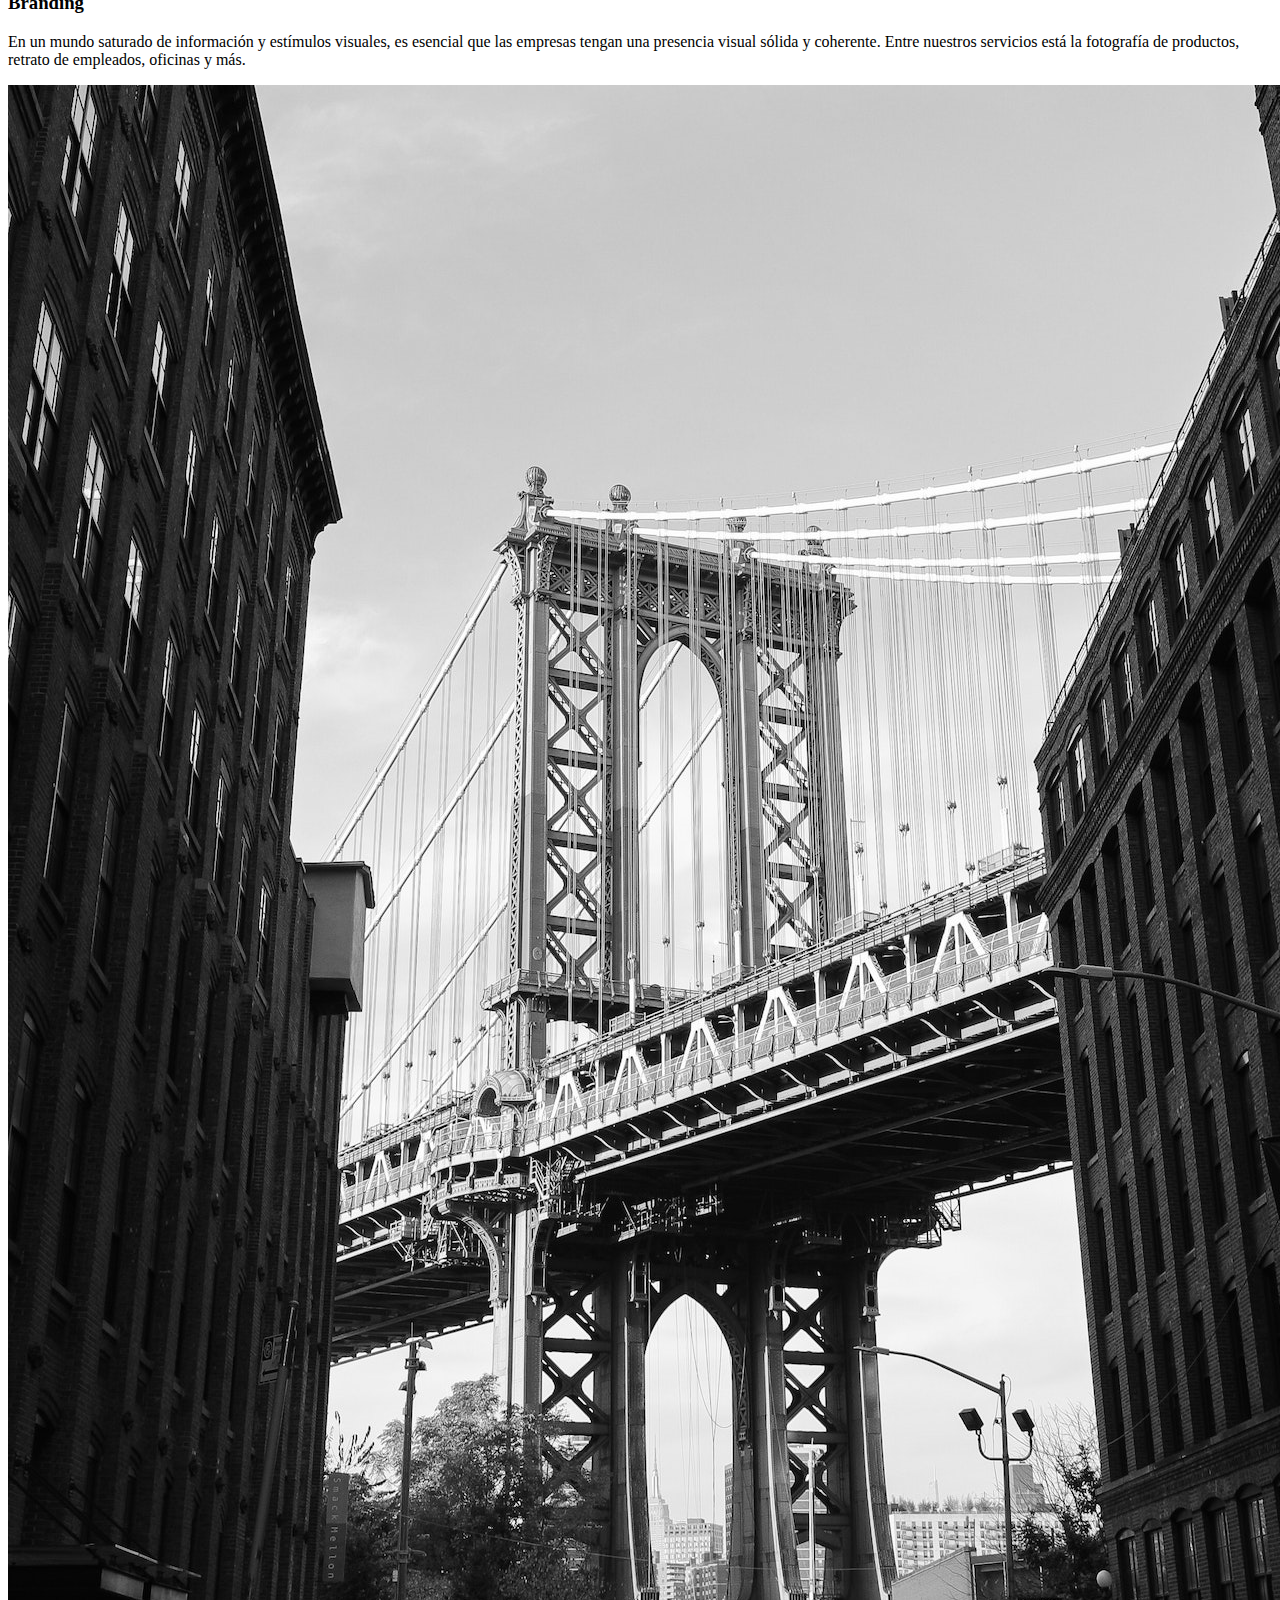
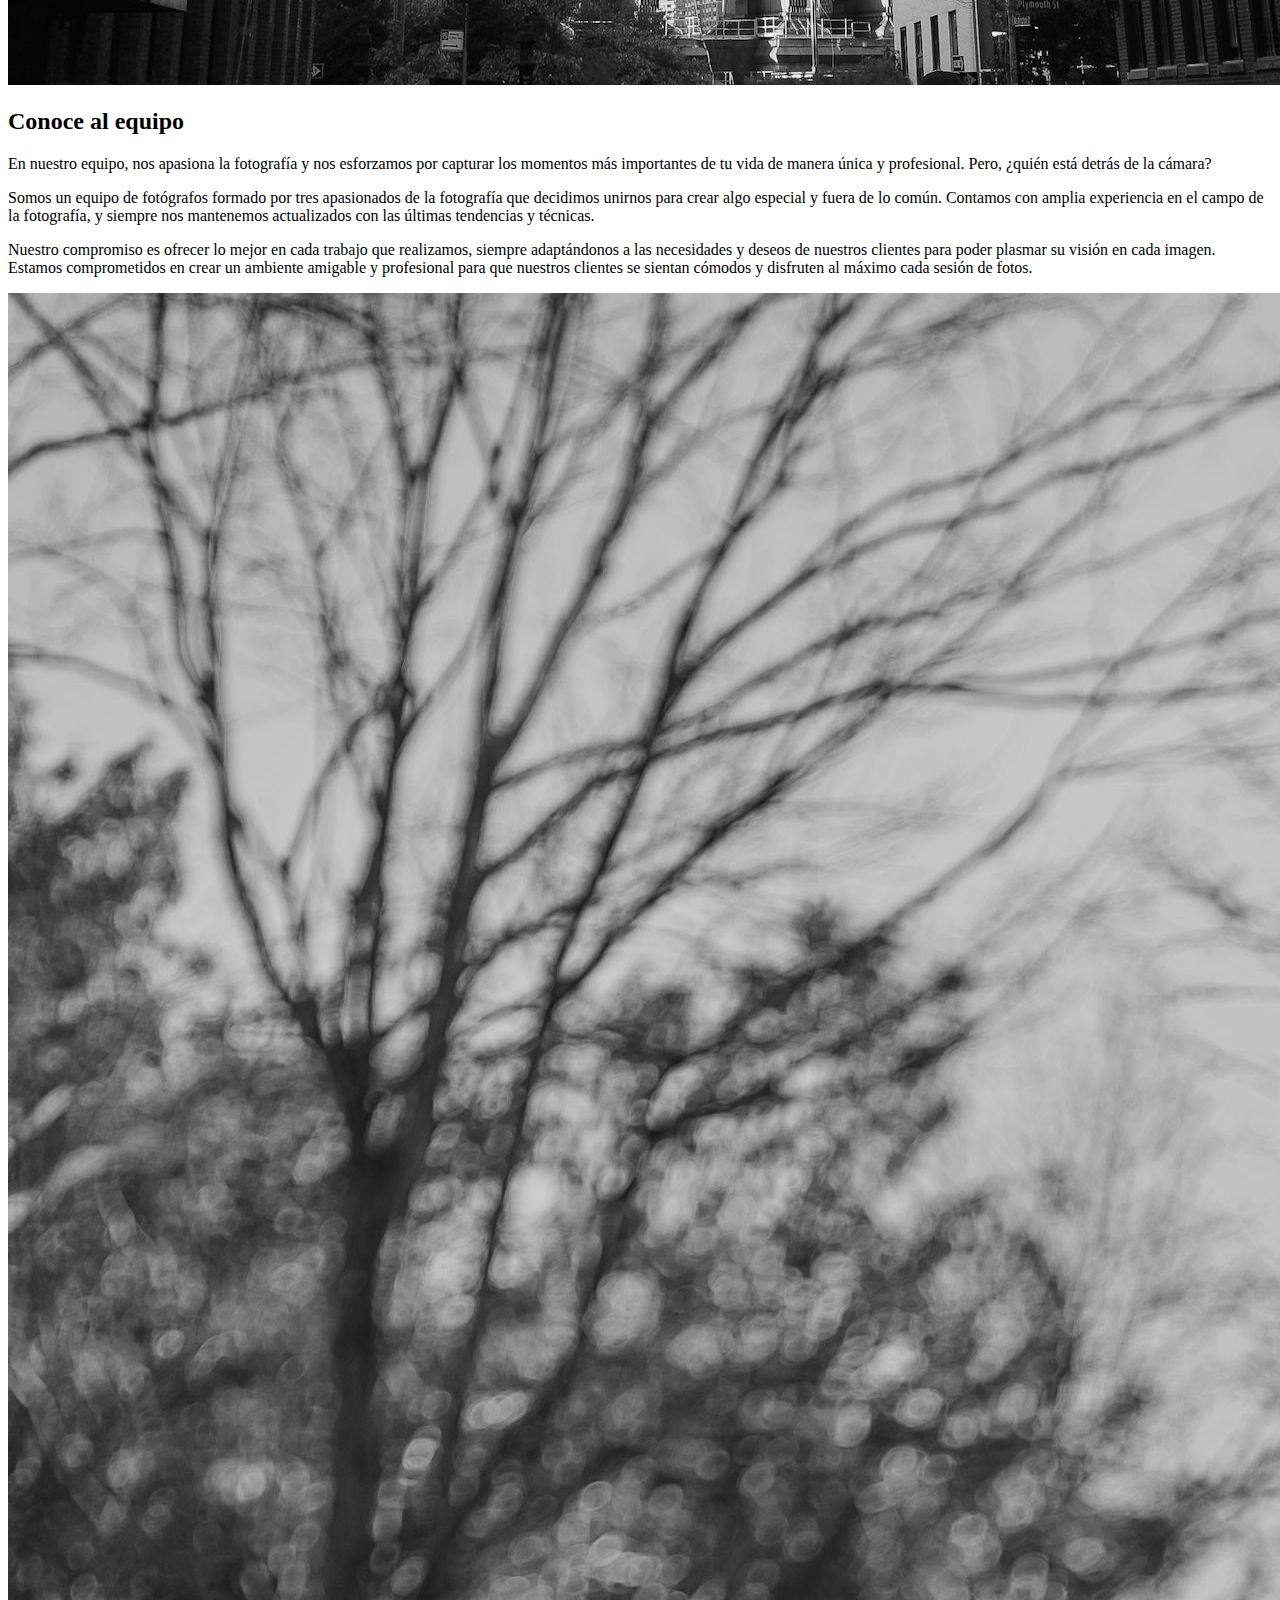
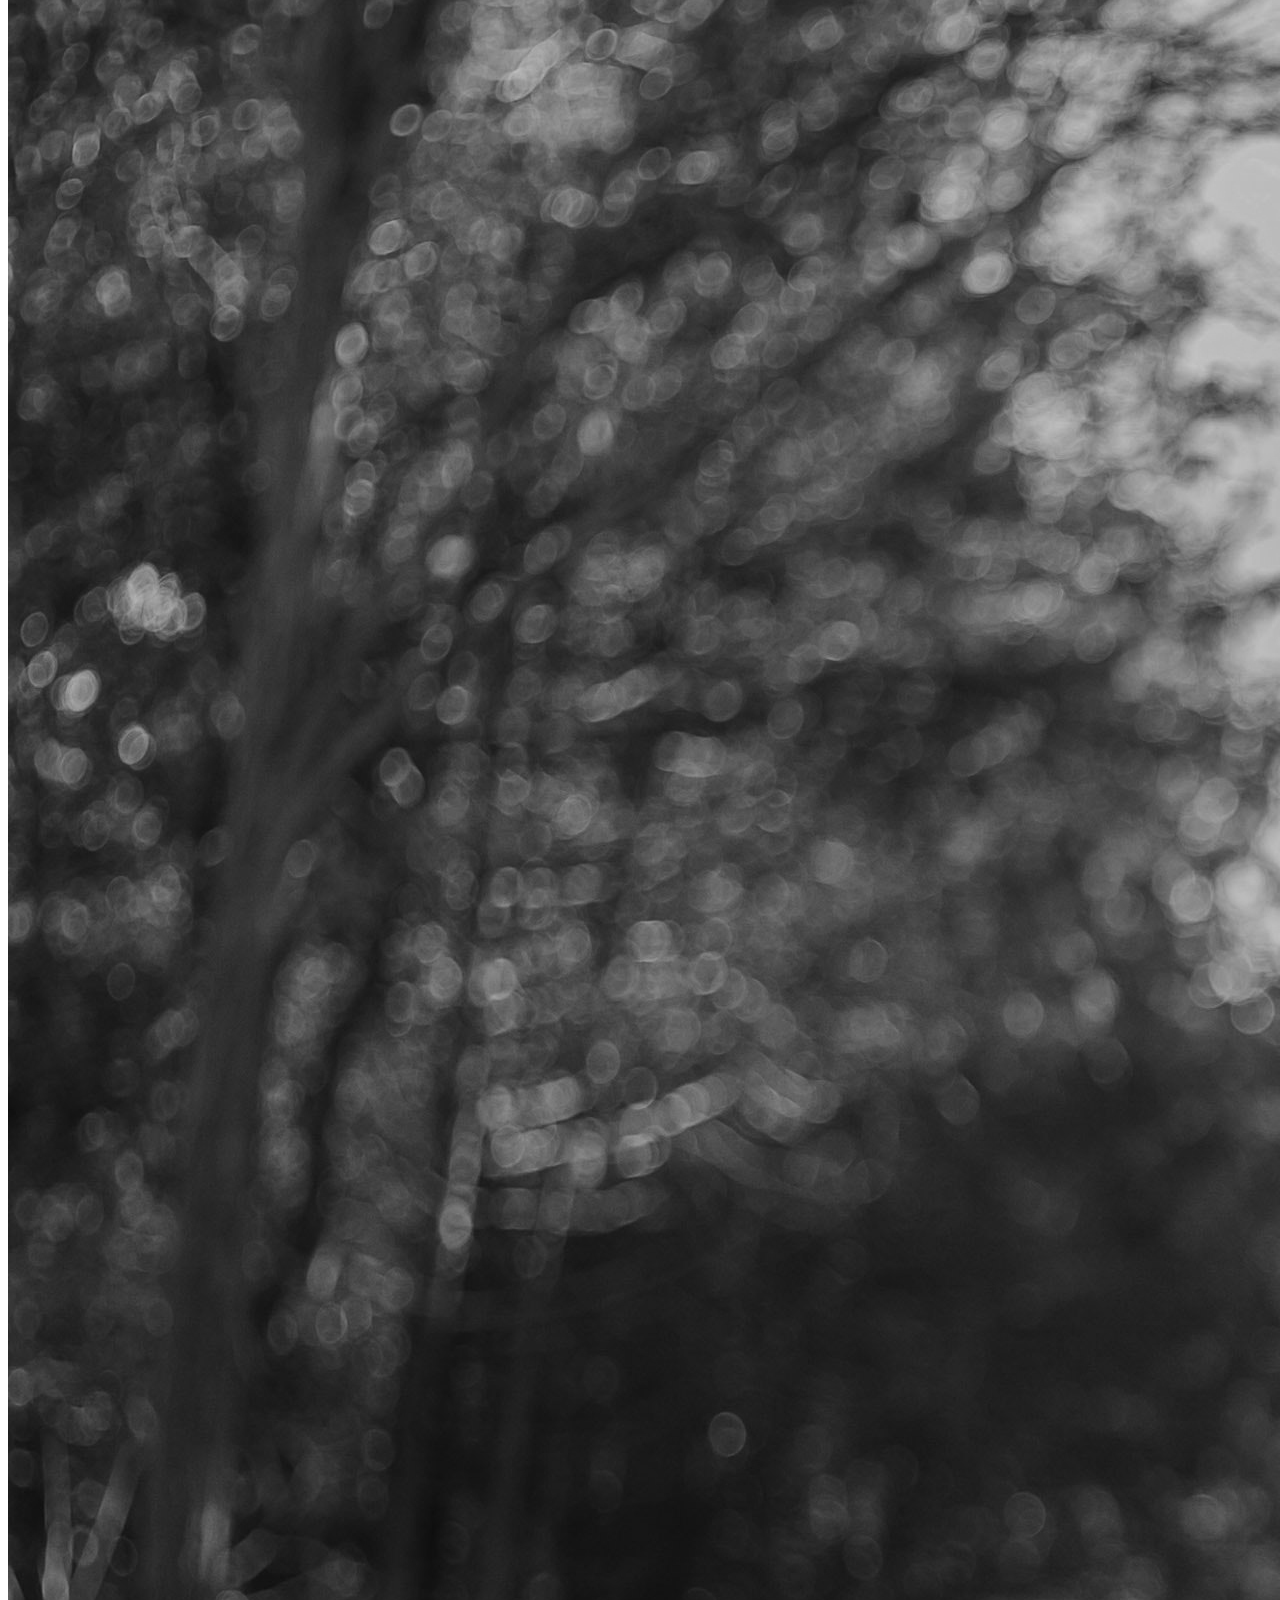
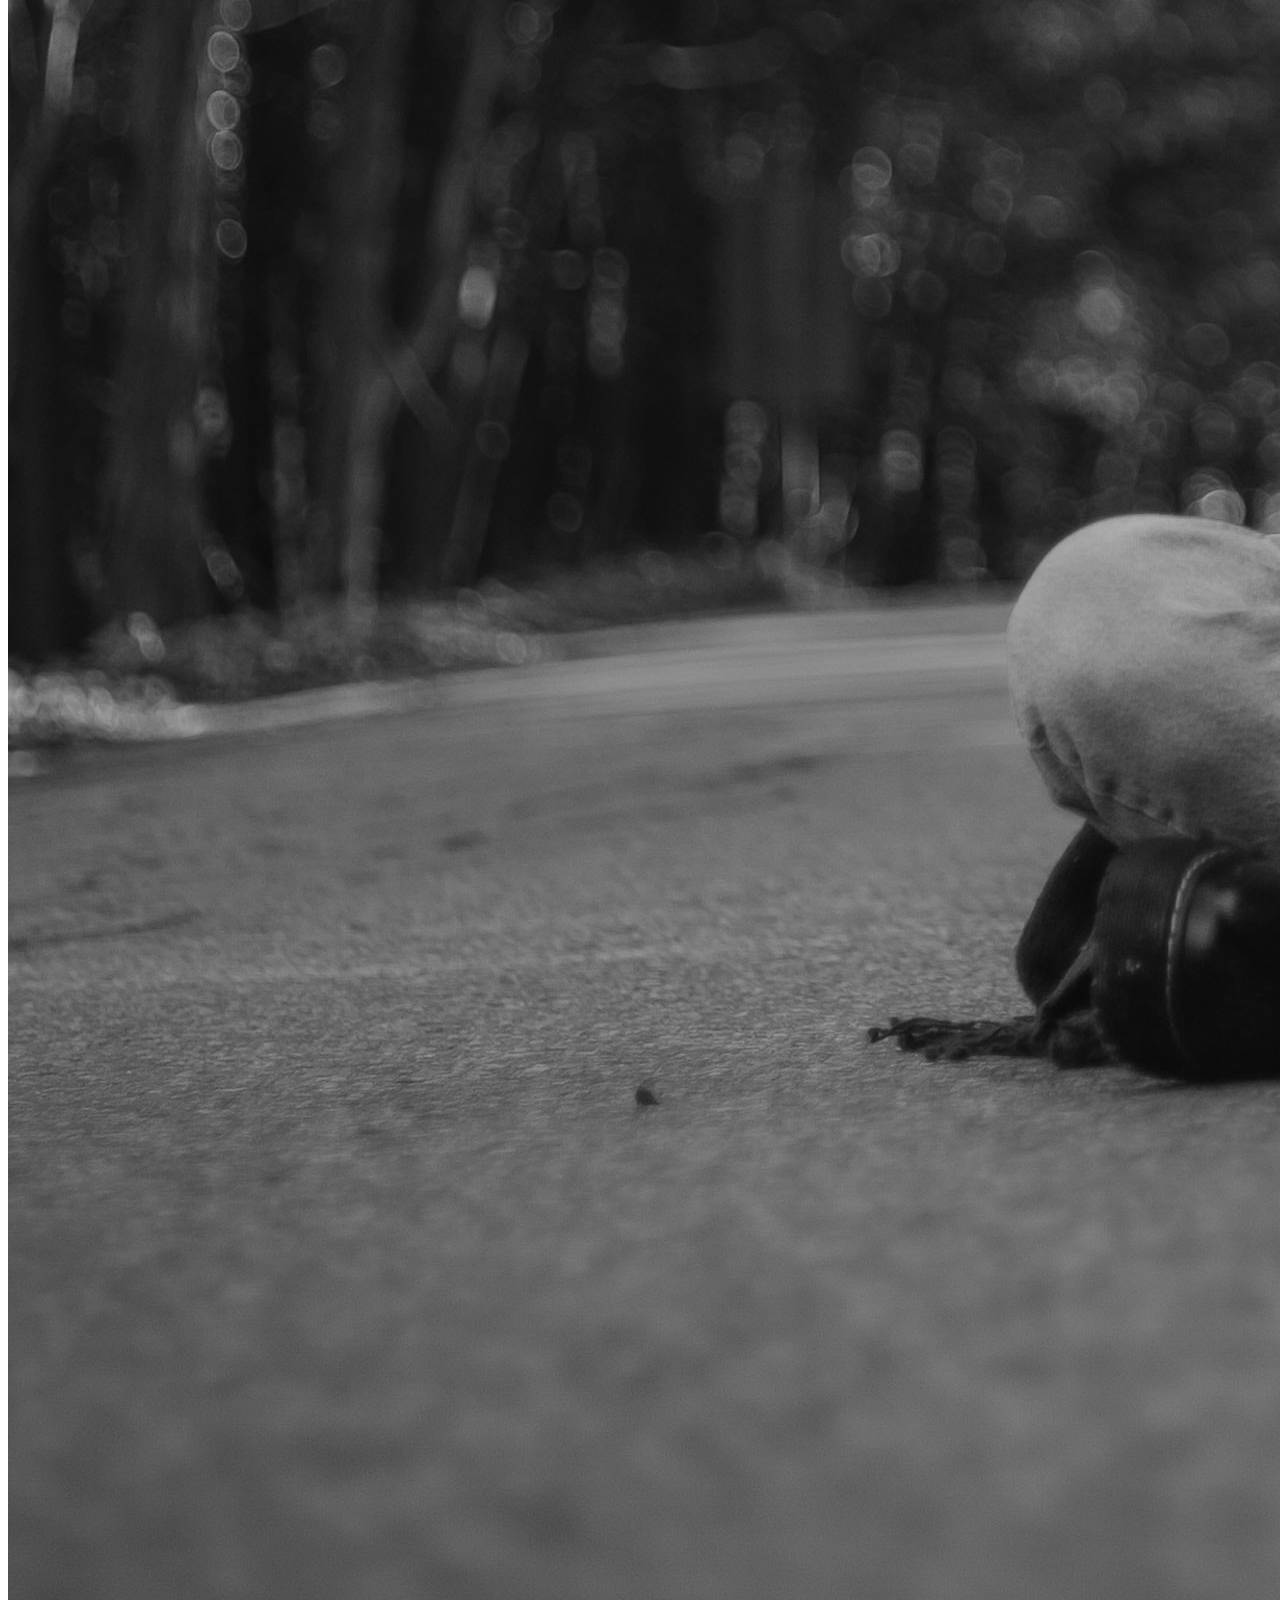
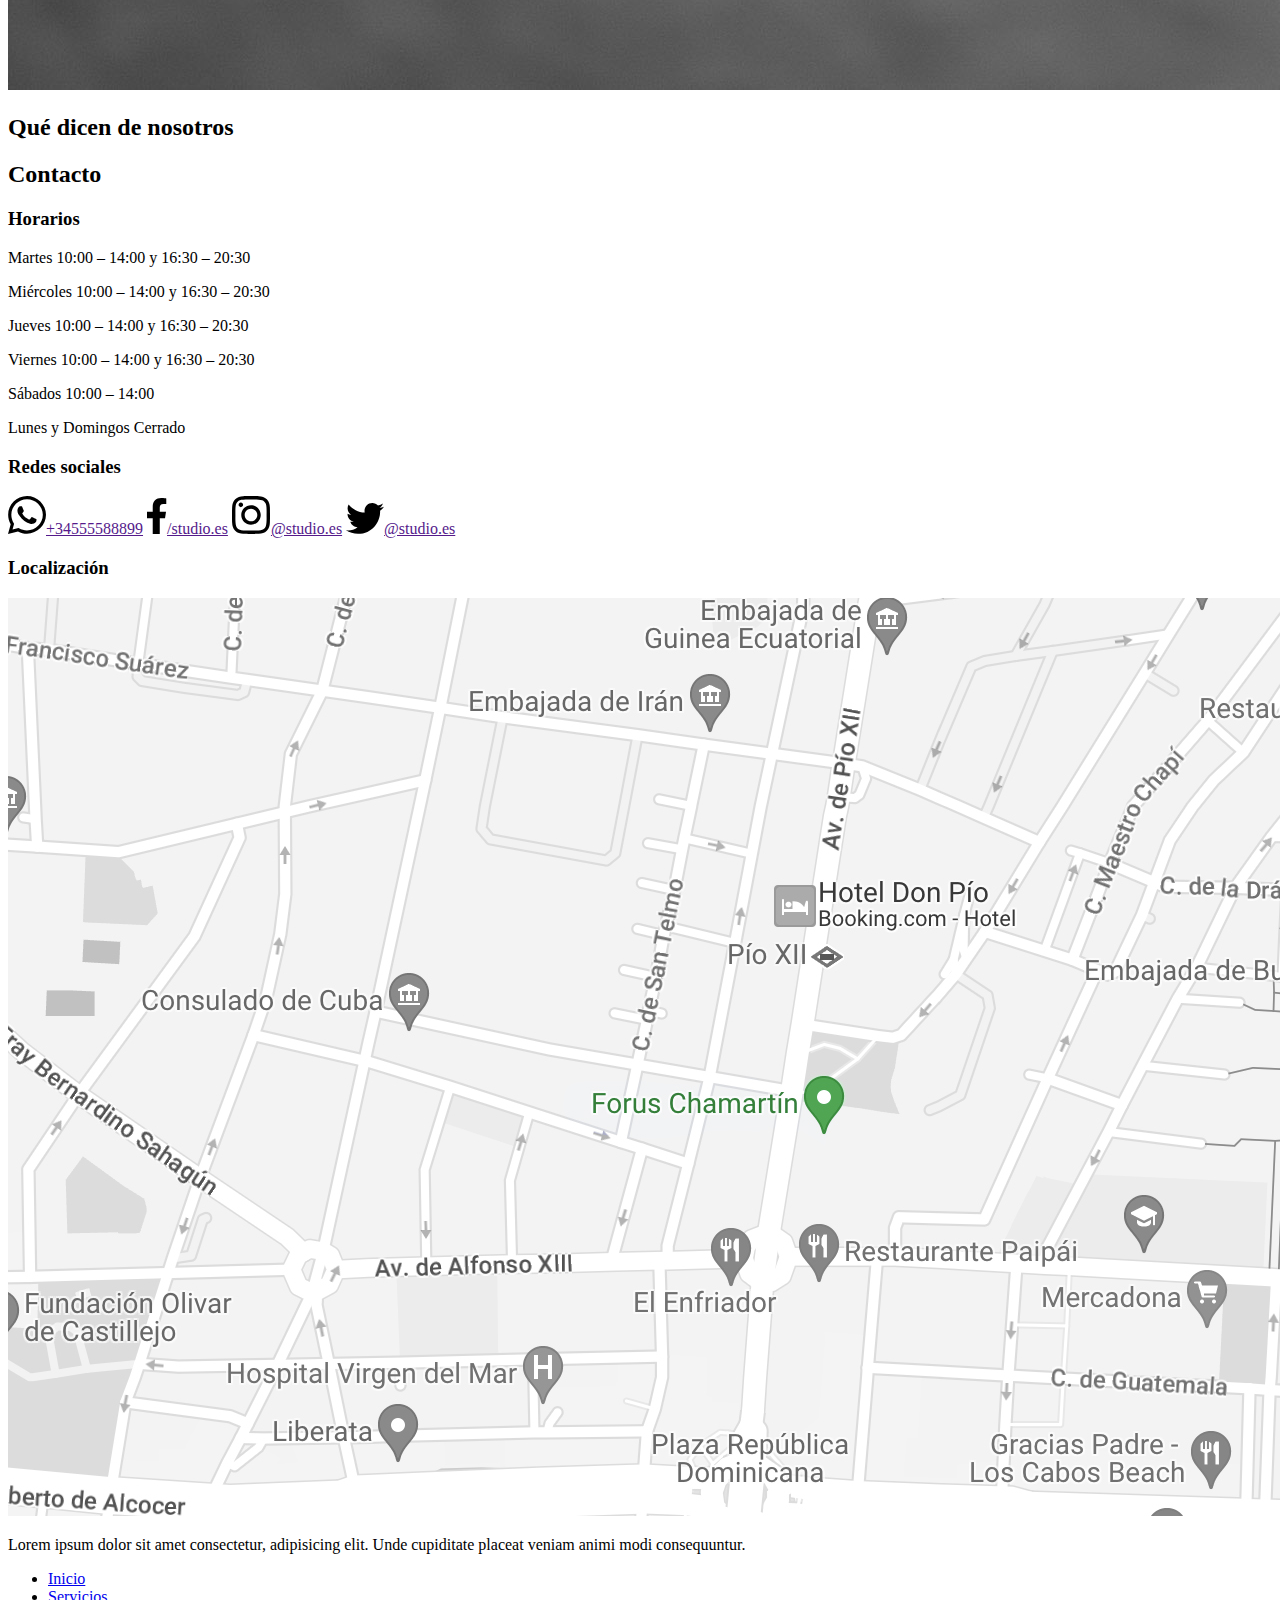
==== commit b98a03a5: "prueba" ====
--- a/src/index.html
+++ b/src/index.html
@@ -176,11 +176,11 @@
                   alt=""
                 />
               </div>
-              <img
+              <!-- <img
                 class="team__image team__image--lake"
                 src="./assets/images/team-lake.jpg"
                 alt=""
-              />
+              /> -->
             </div>
           </div>
         </div>
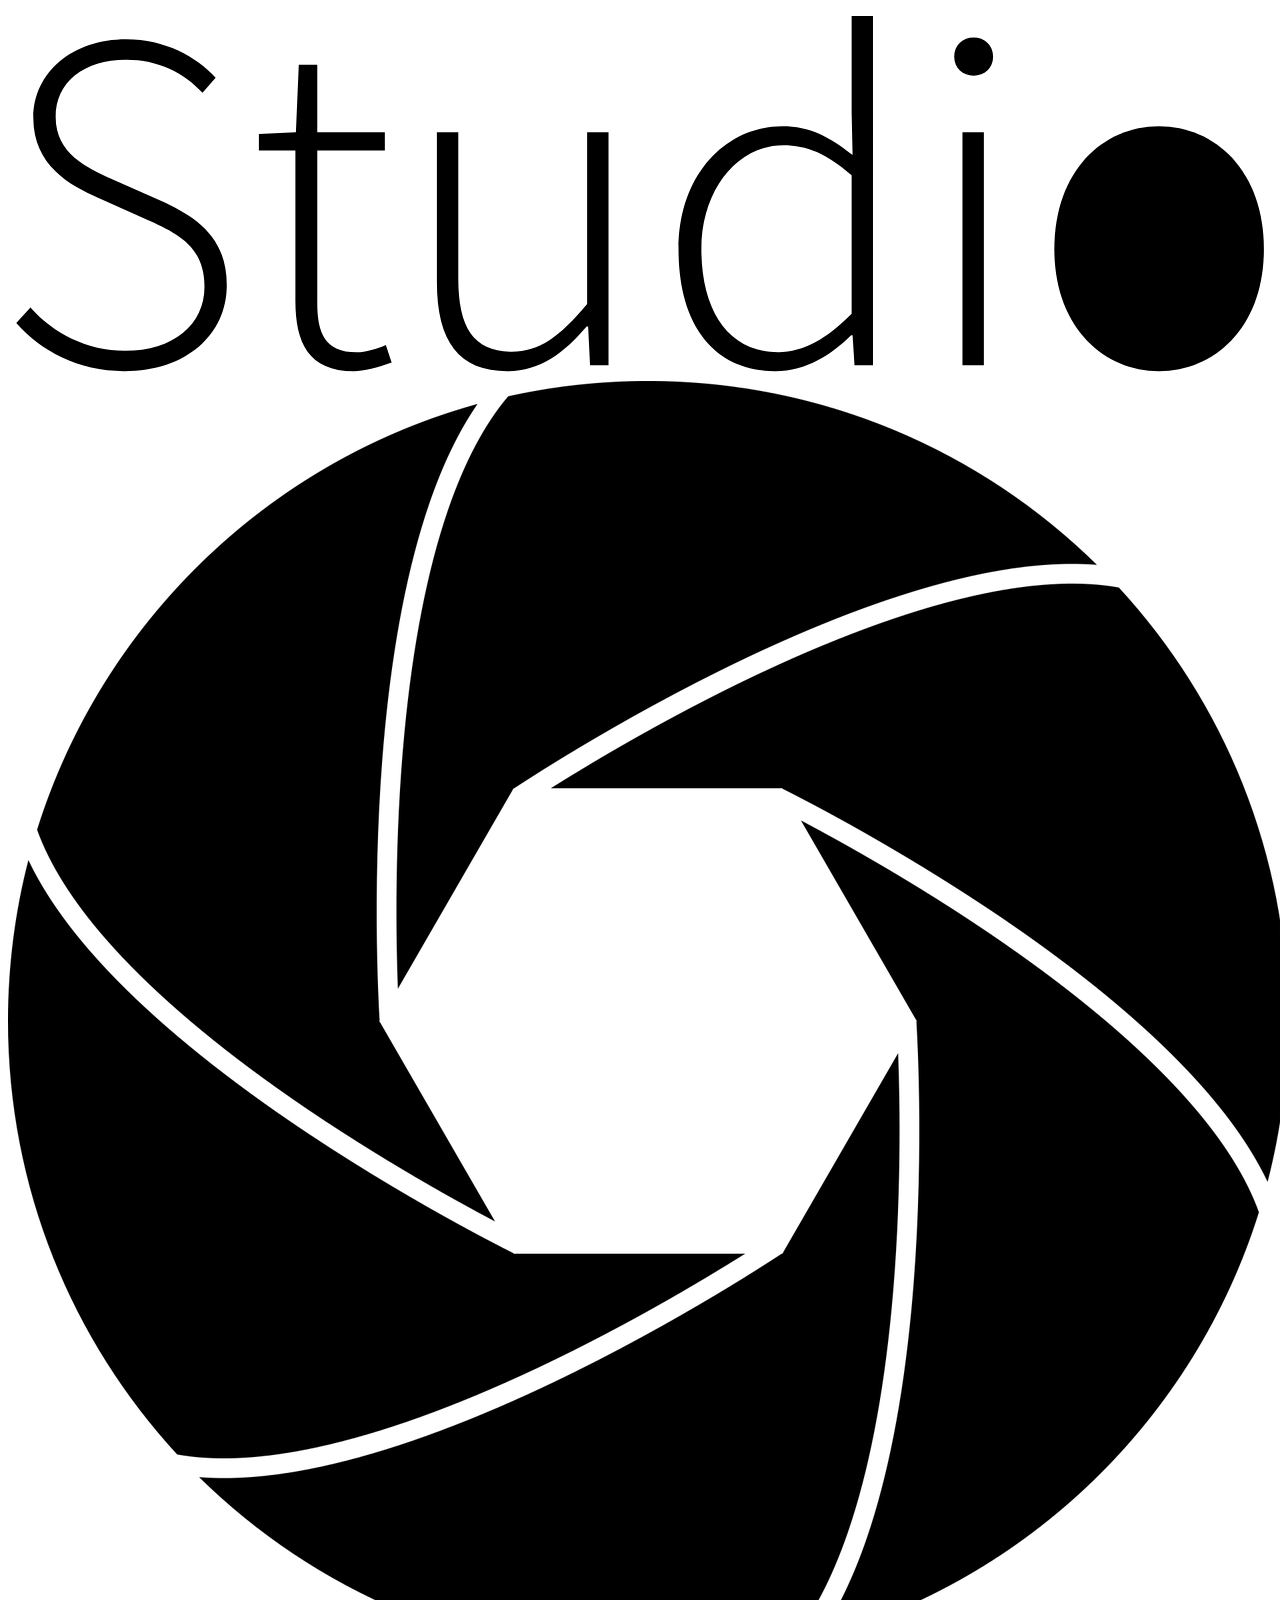
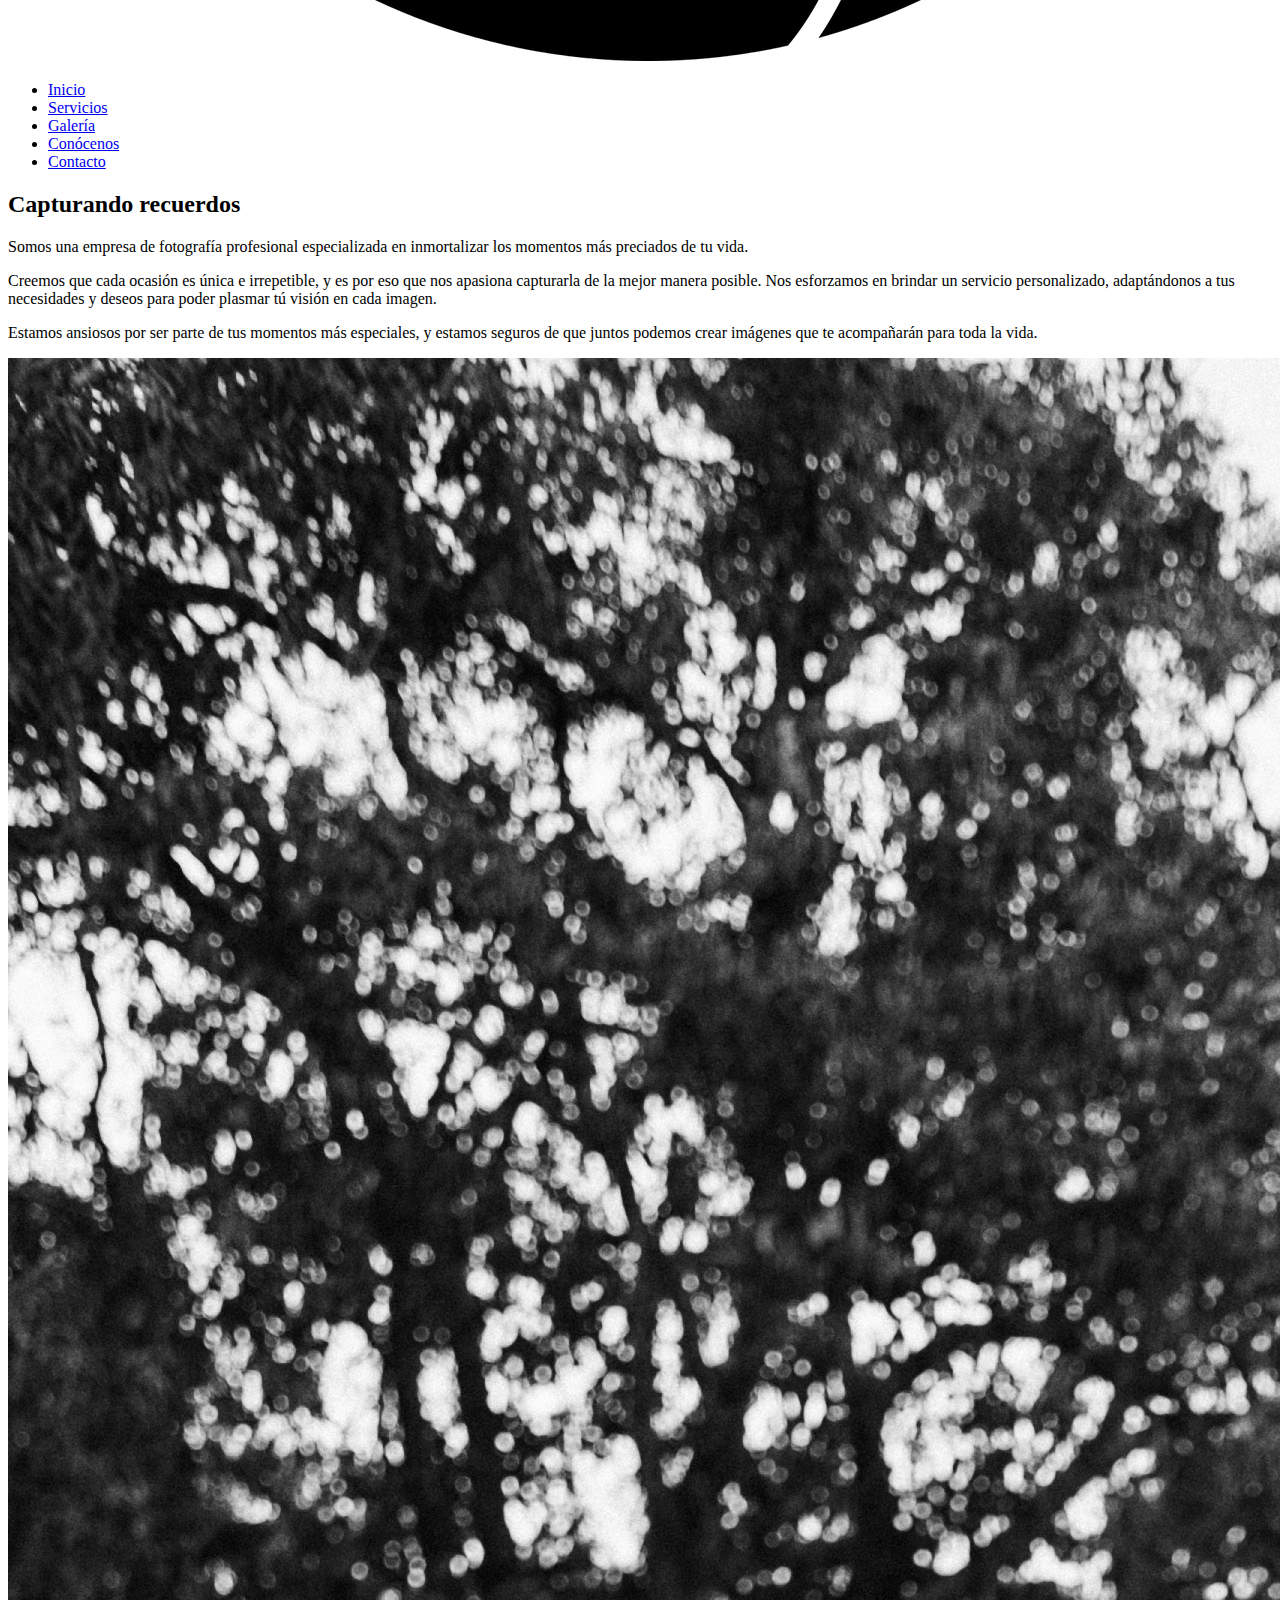
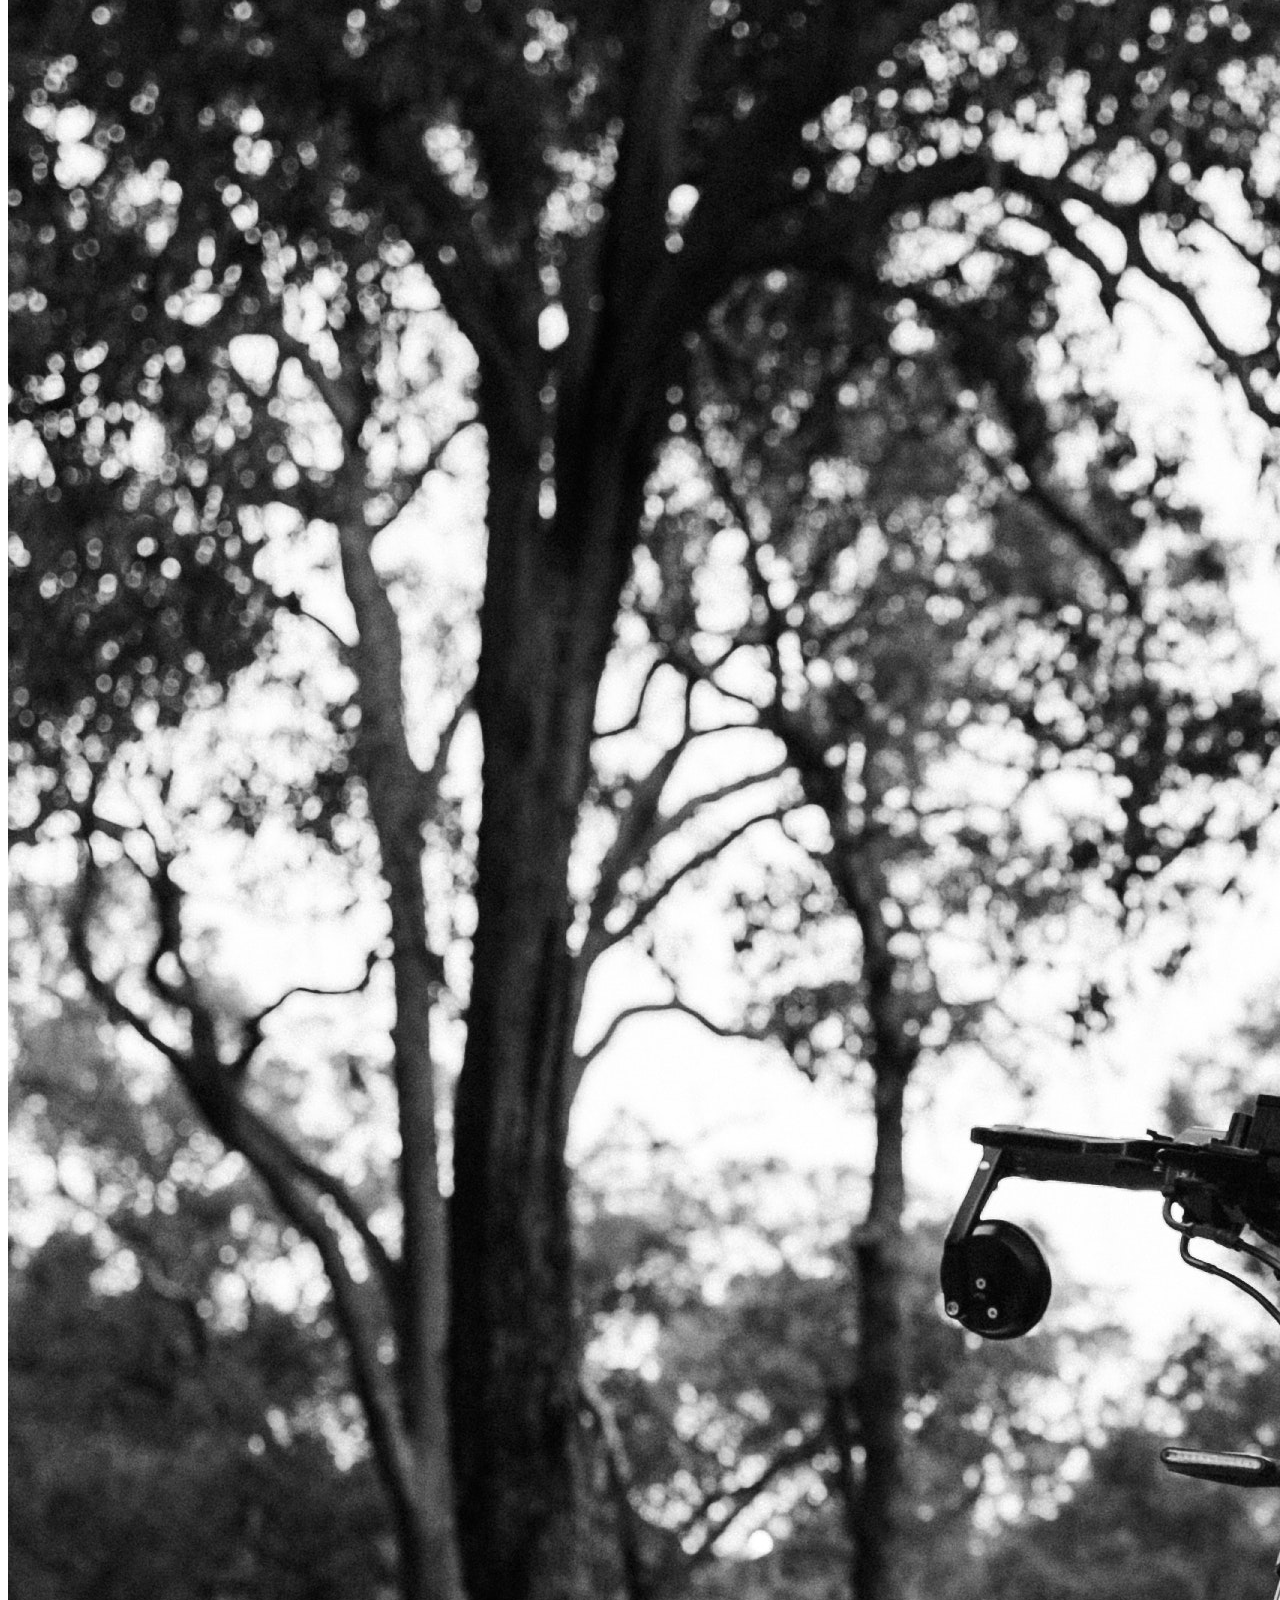
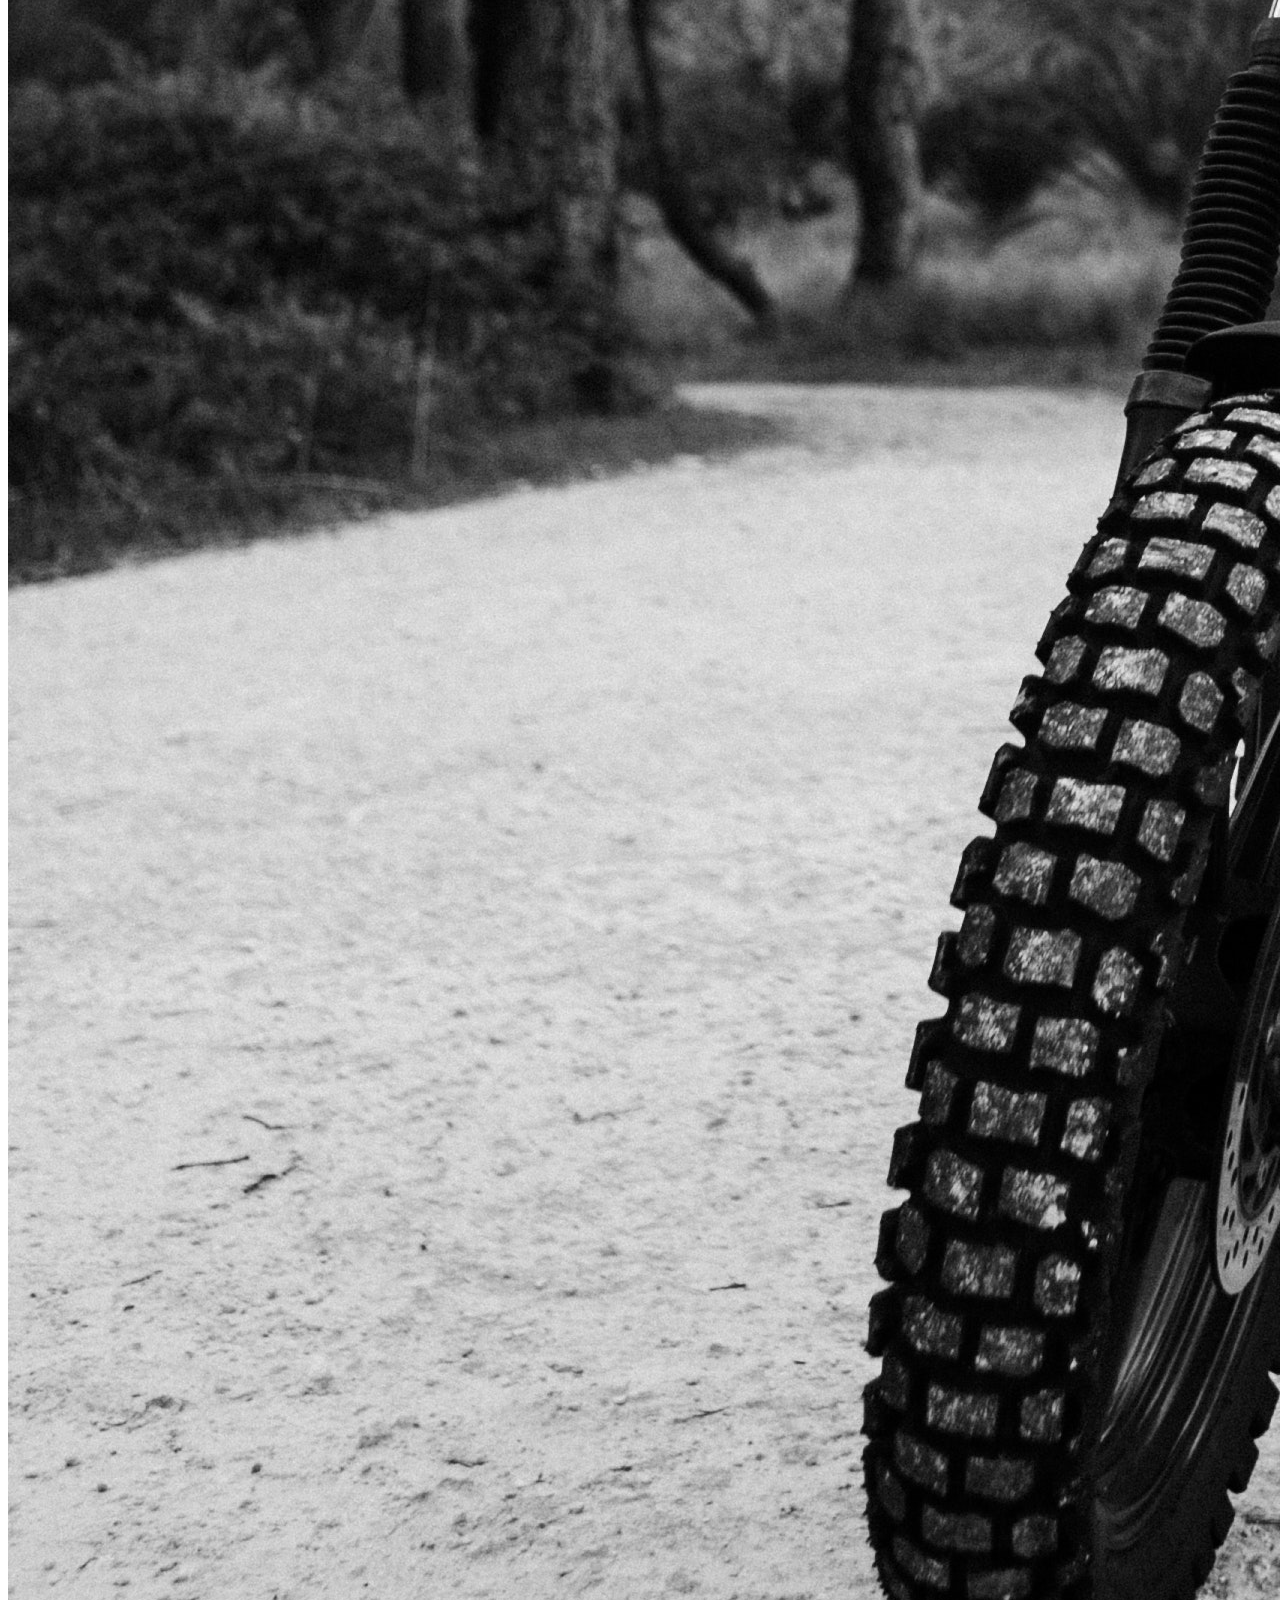
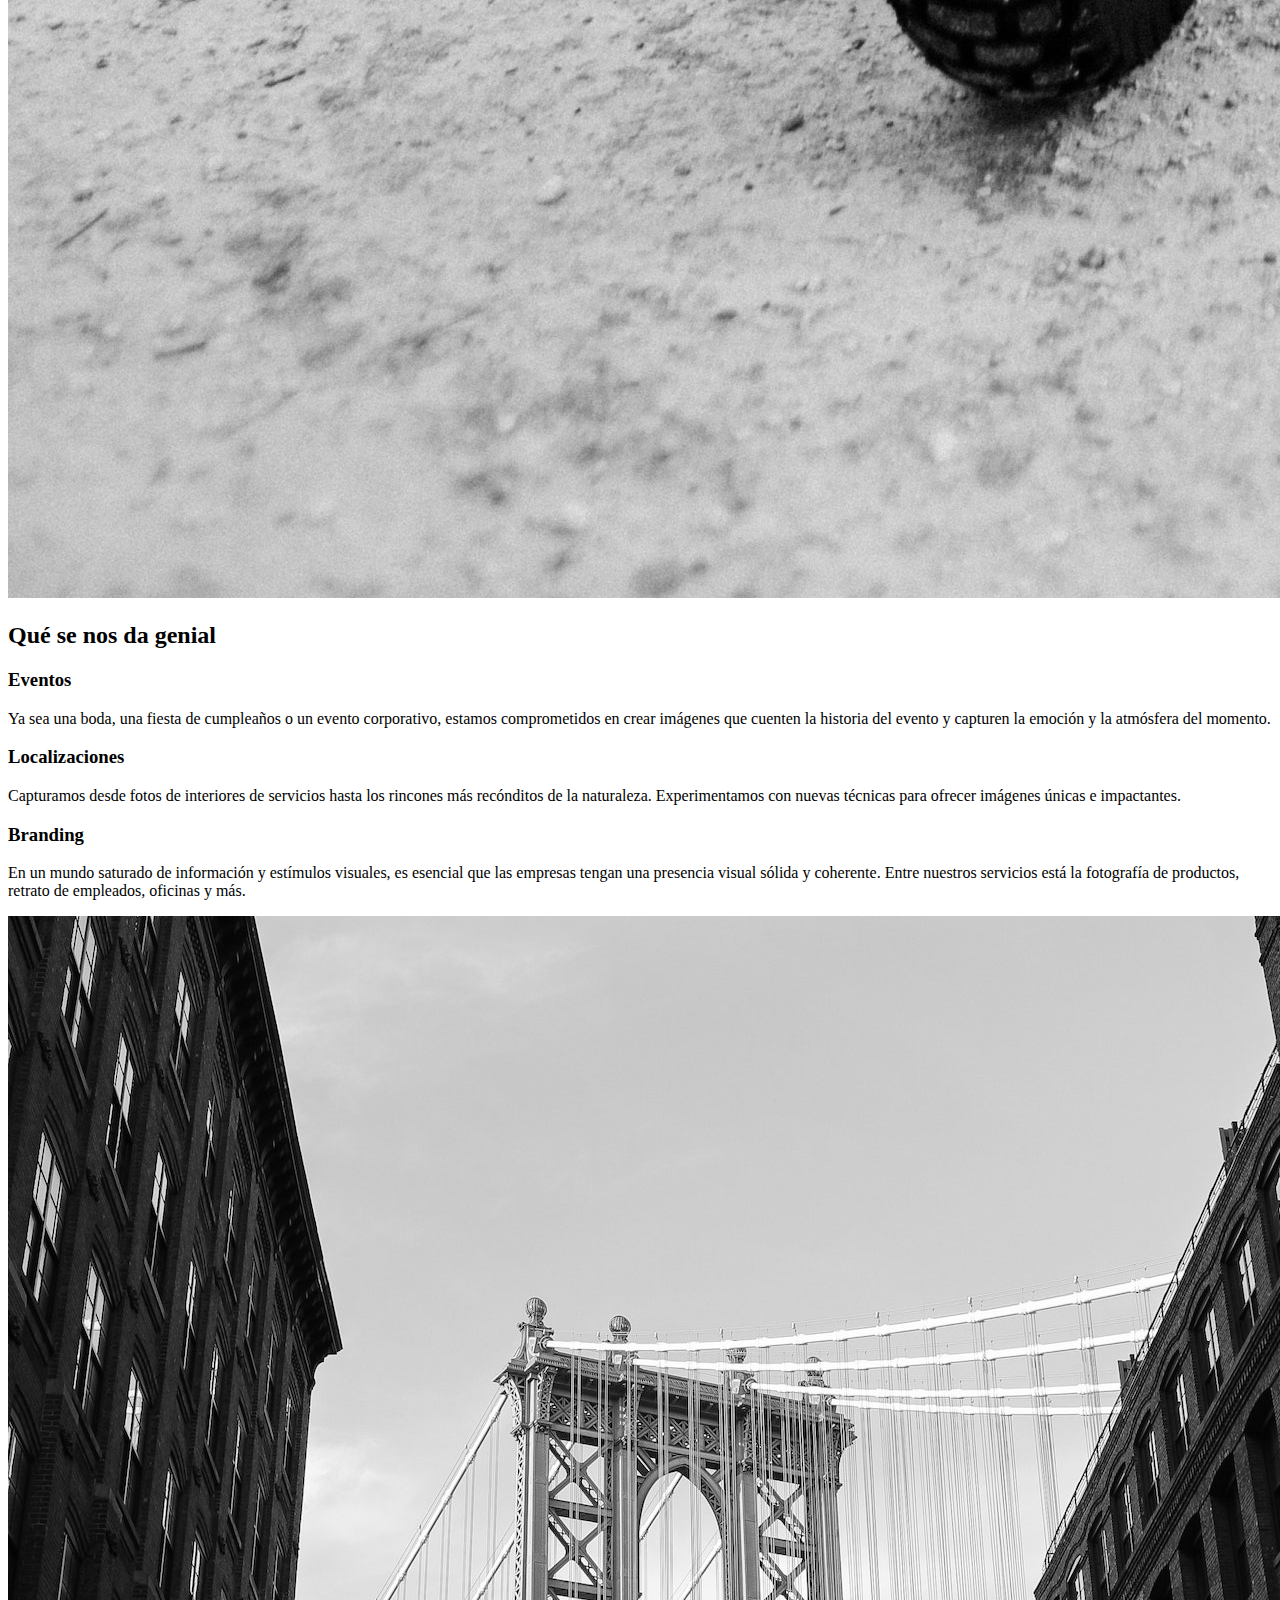
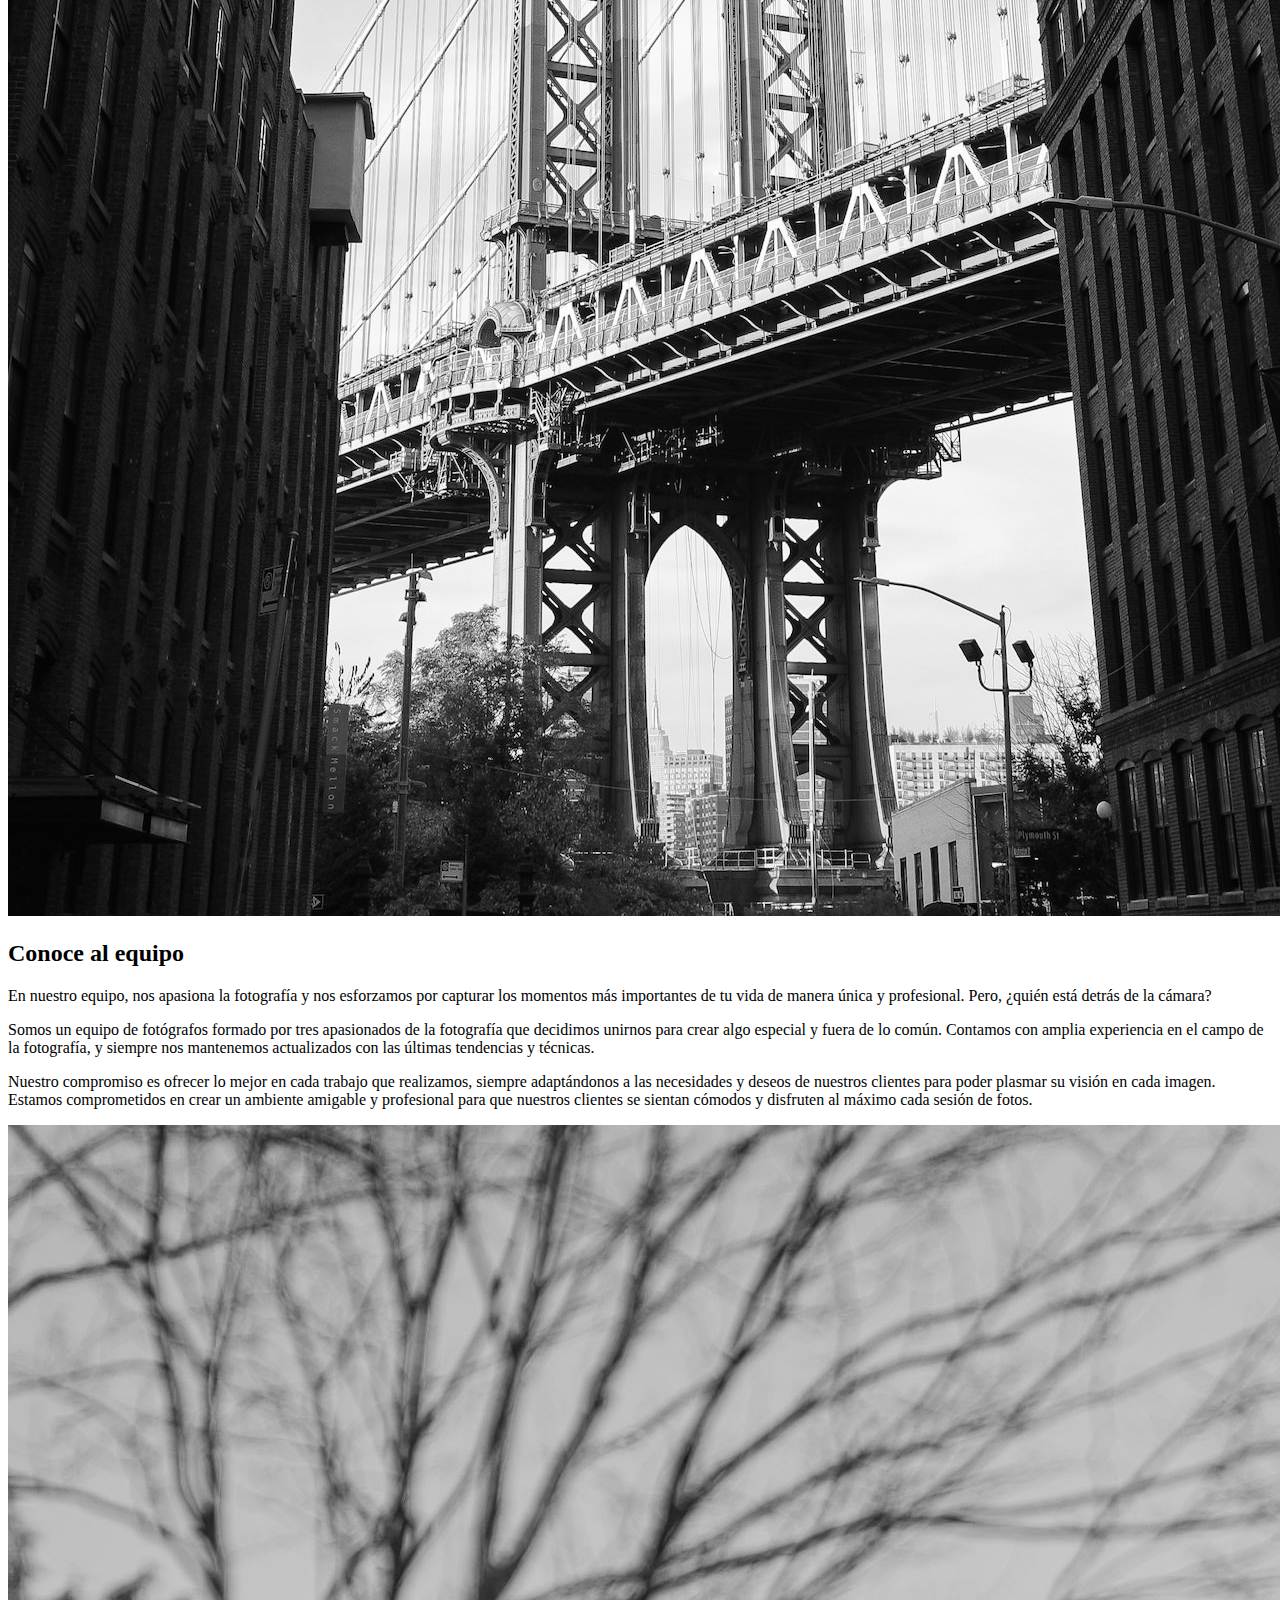
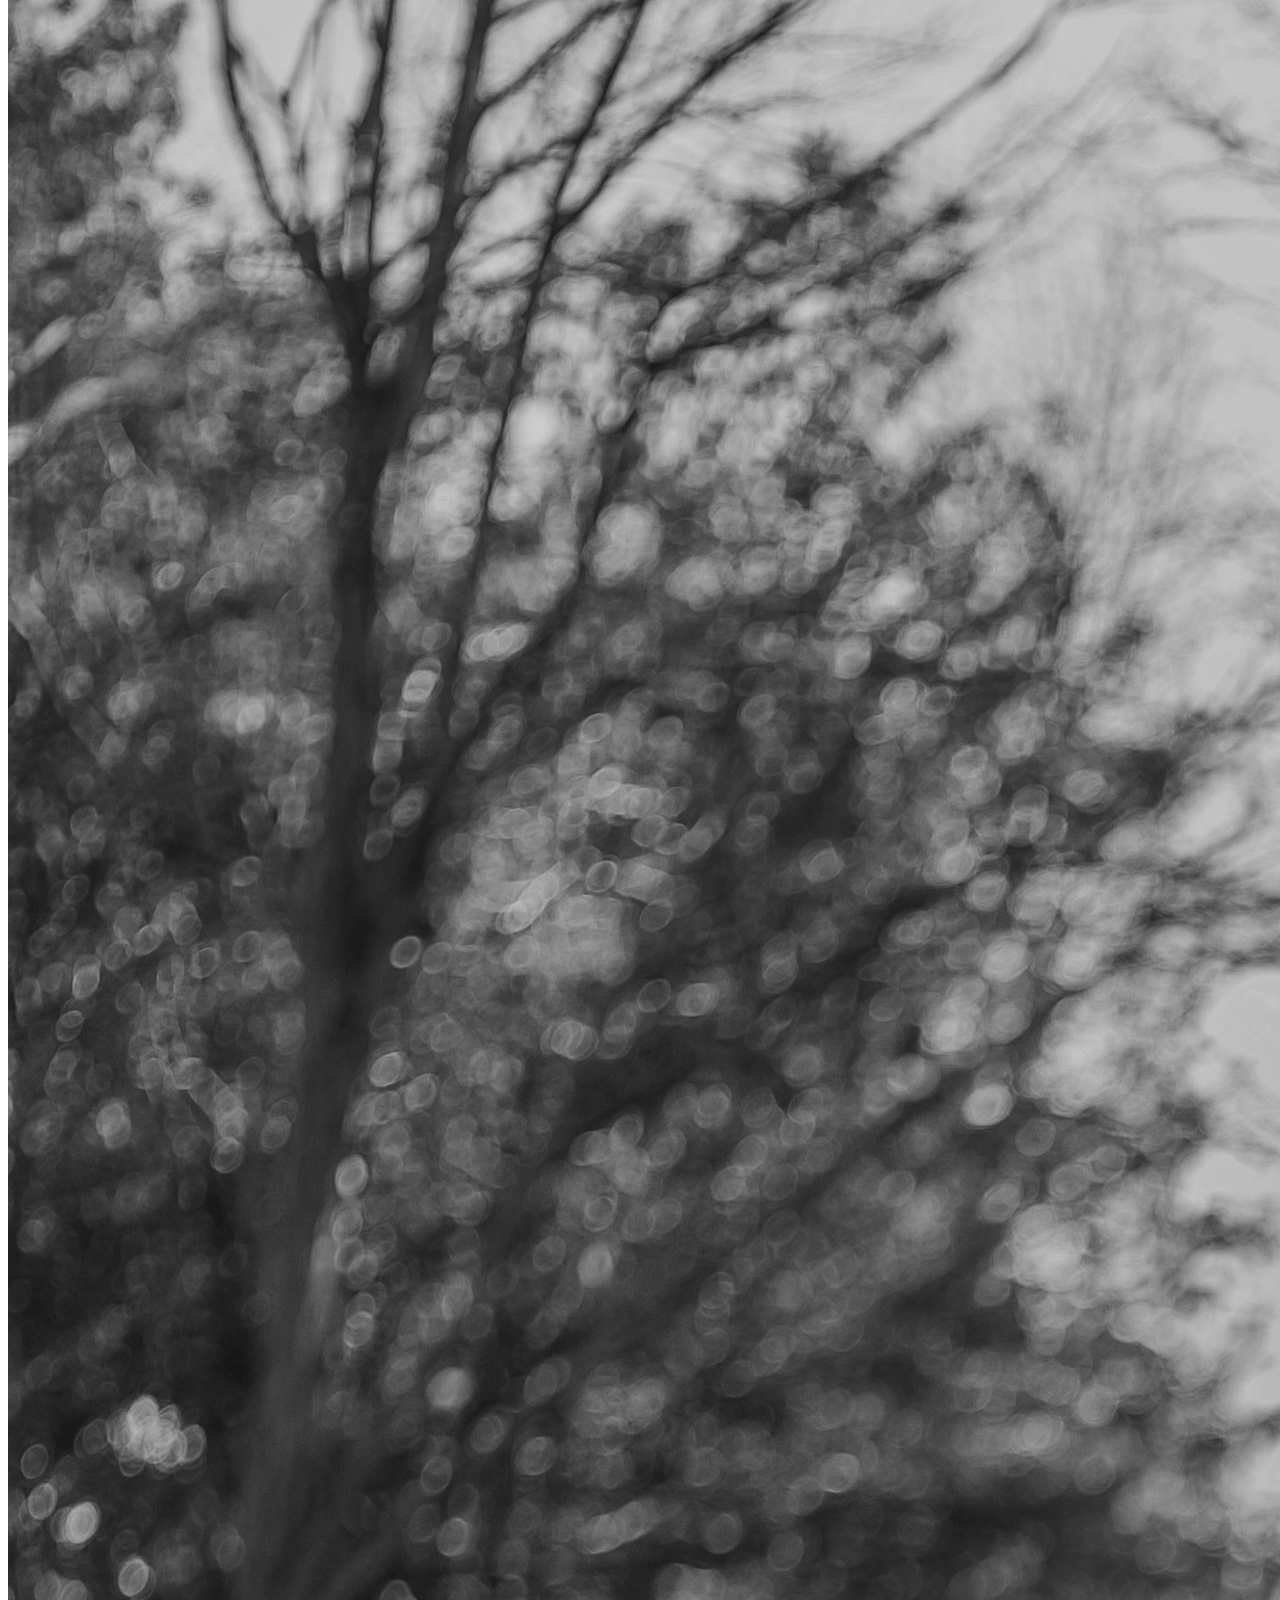
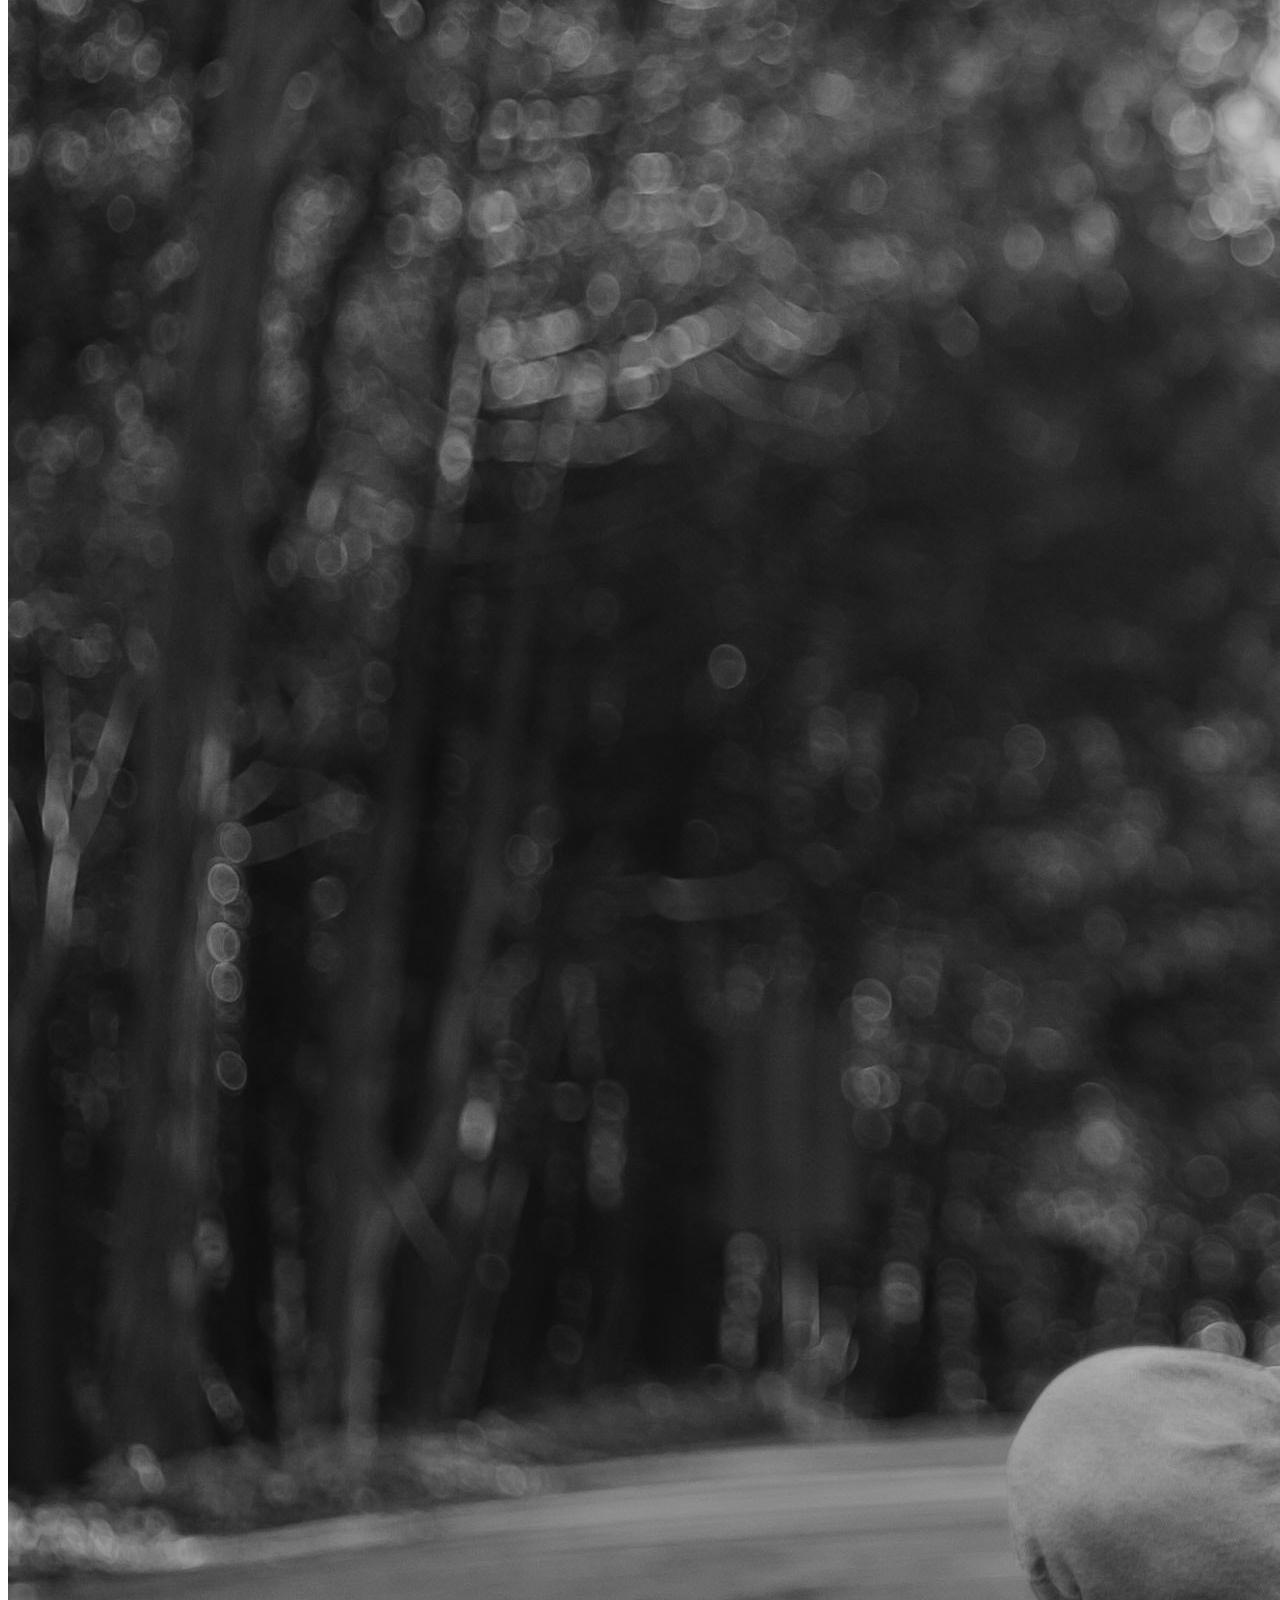
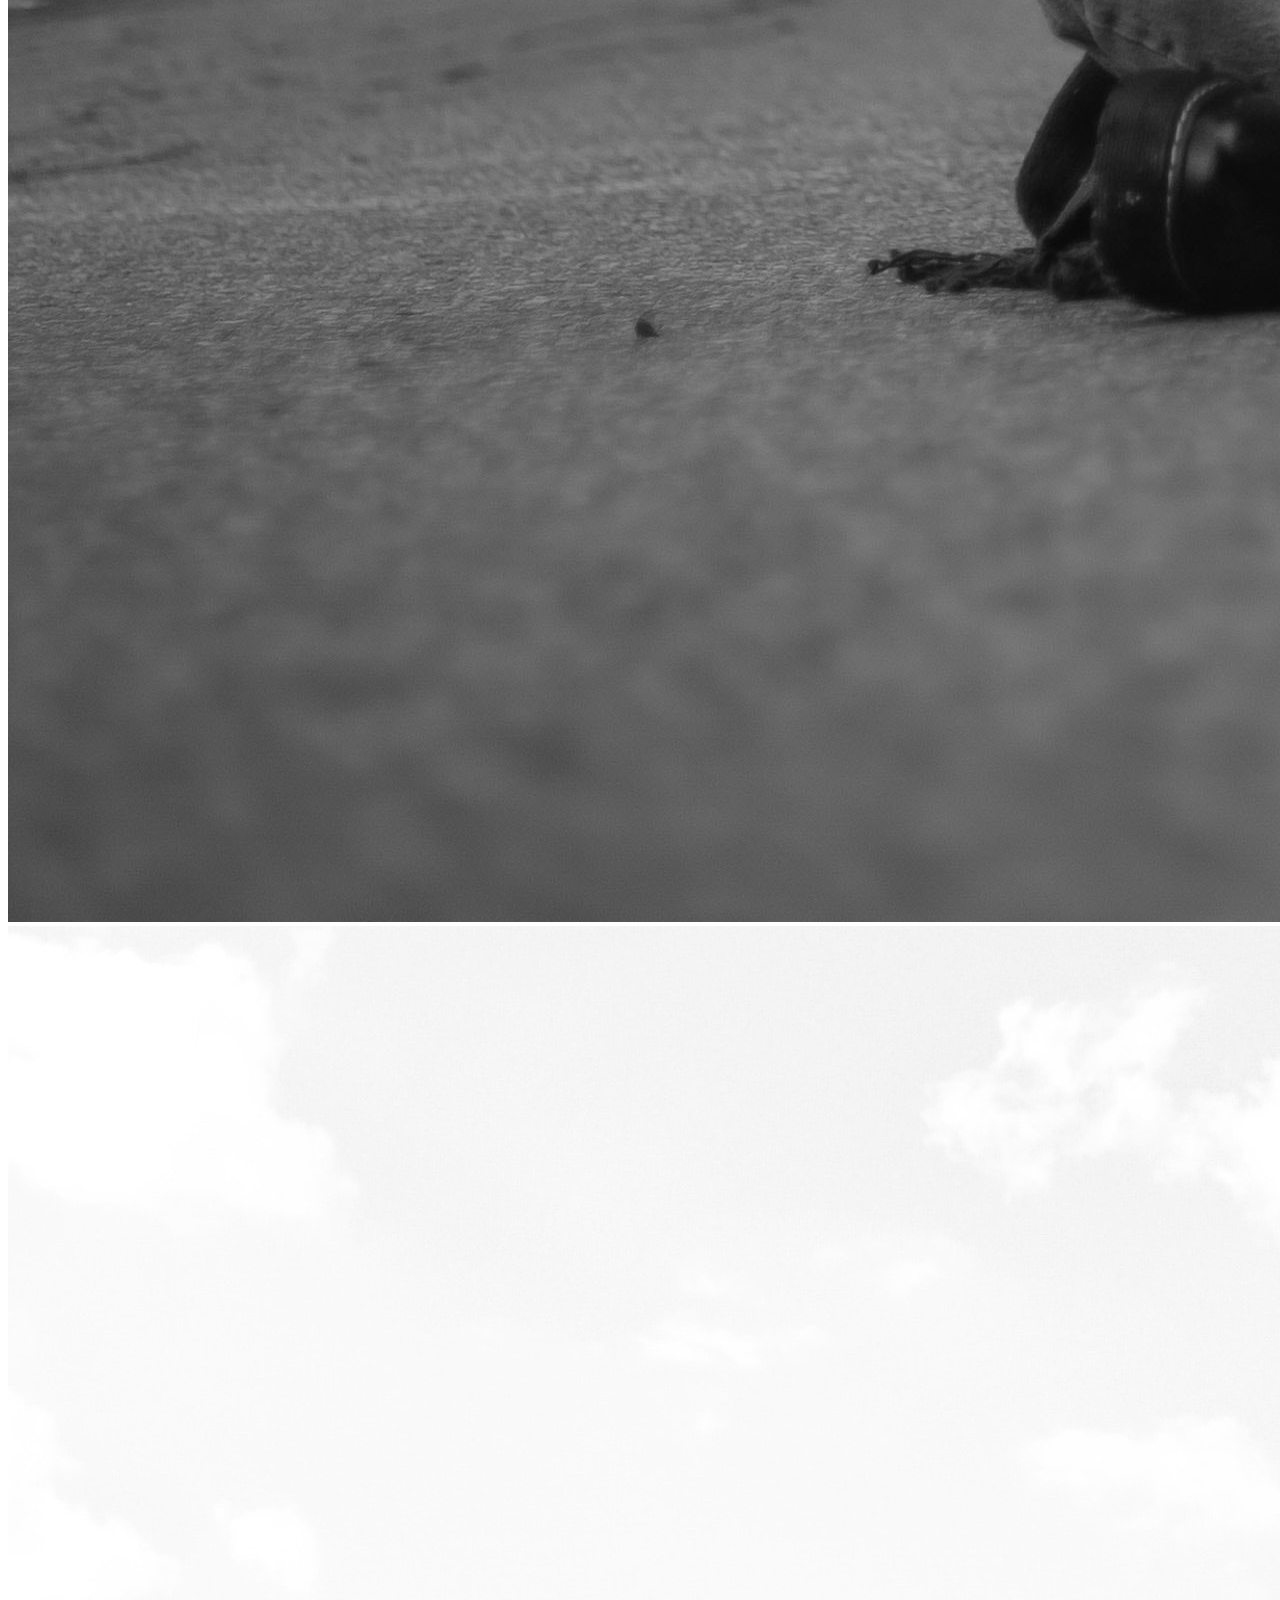
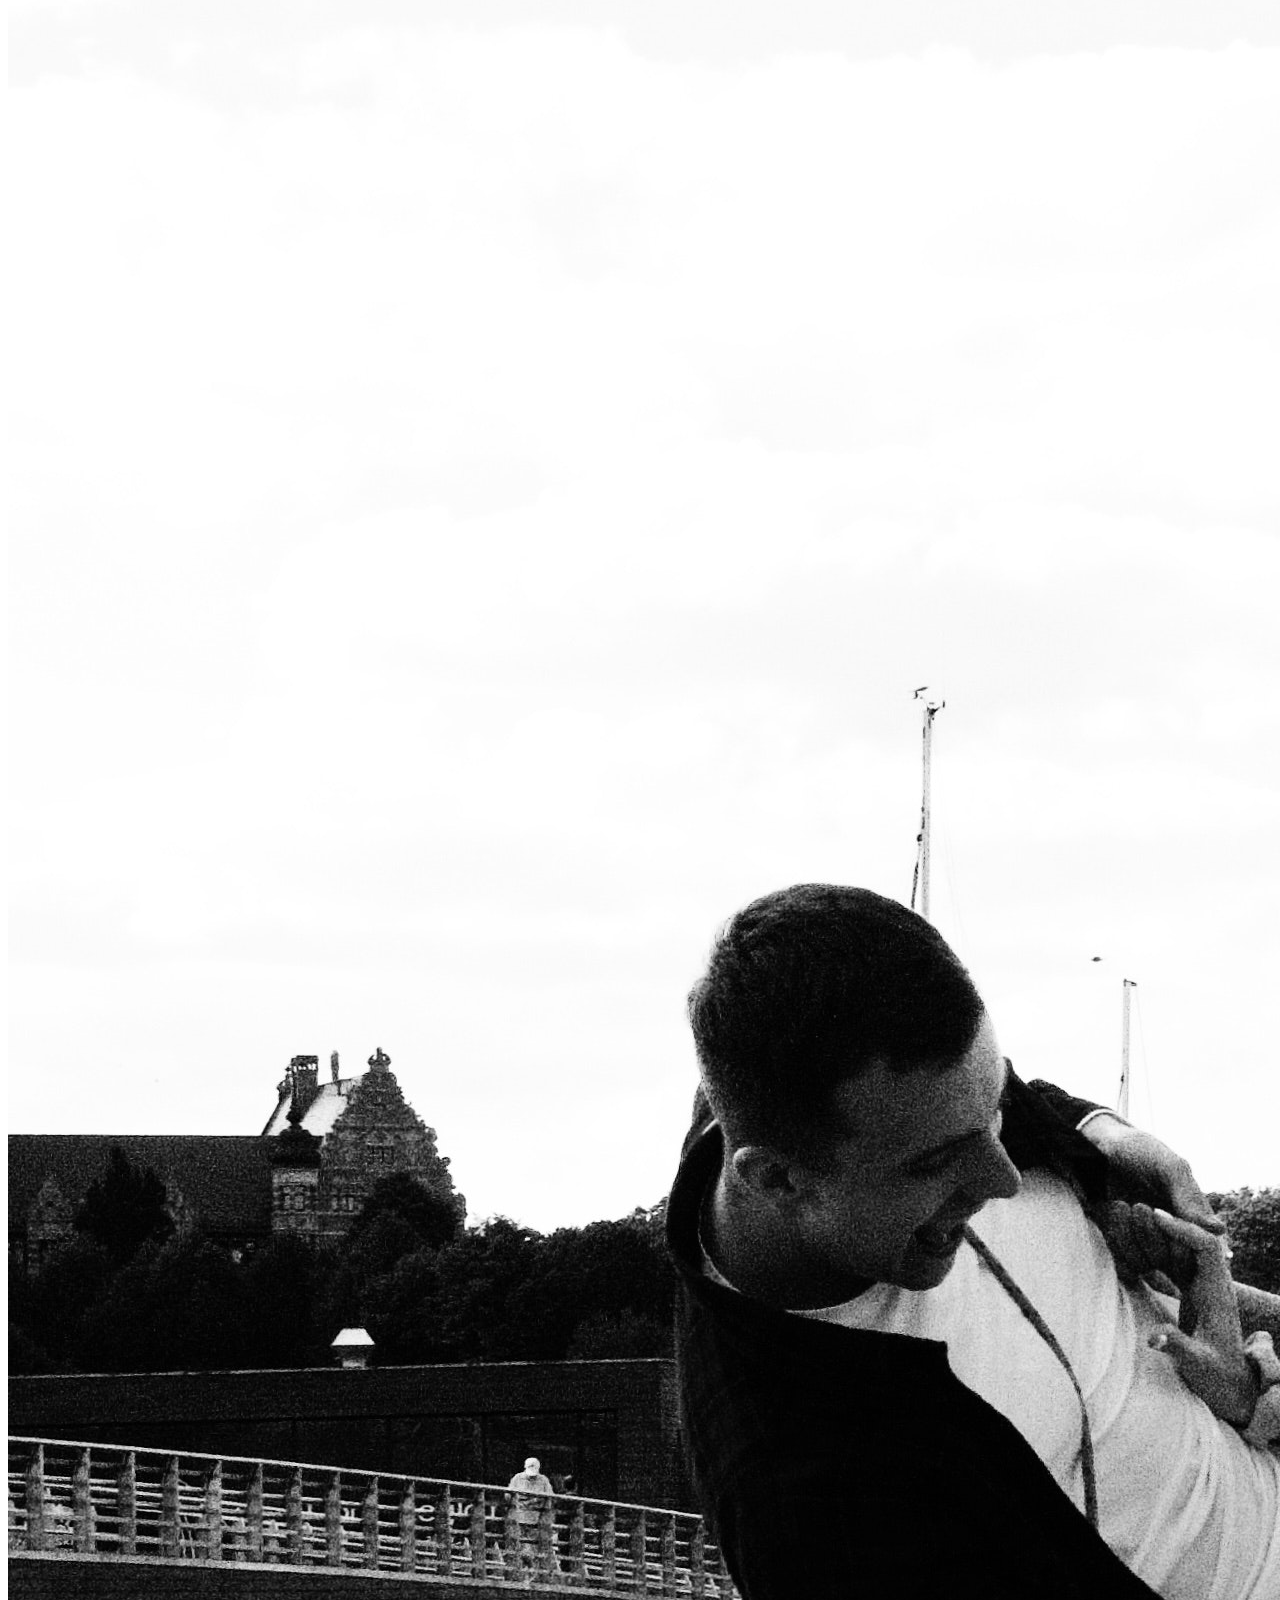
==== commit d8edd460: "sin intro" ====
--- a/src/index.html
+++ b/src/index.html
@@ -51,7 +51,7 @@
       </div>
     </header>
     <main>
-      <section id="inicio" class="inicio flex flex-align-center">
+      <!-- <section id="inicio" class="inicio flex flex-align-center">
         <div class="inicio__text">
           <div class="container flow">
             <img
@@ -62,15 +62,15 @@
             <h1 class="title title-xl title-white">fotografos profesionales</h1>
           </div>
 
-          <!-- <a href=""> -->
+          <a href="">
           <img
             class="inicio__scroll"
             src="./assets/images/arrow-down.svg"
             alt=""
           />
-          <!-- </a> -->
-        </div>
-      </section>
+          </a>
+        </div>
+      </section> -->
       <section class="intro padding-sections">
         <div class="container flow">
           <h2 class="title title-xxl margin-m">Capturando recuerdos</h2>
@@ -176,11 +176,11 @@
                   alt=""
                 />
               </div>
-              <!-- <img
+              <img
                 class="team__image team__image--lake"
                 src="./assets/images/team-lake.jpg"
                 alt=""
-              /> -->
+              />
             </div>
           </div>
         </div>
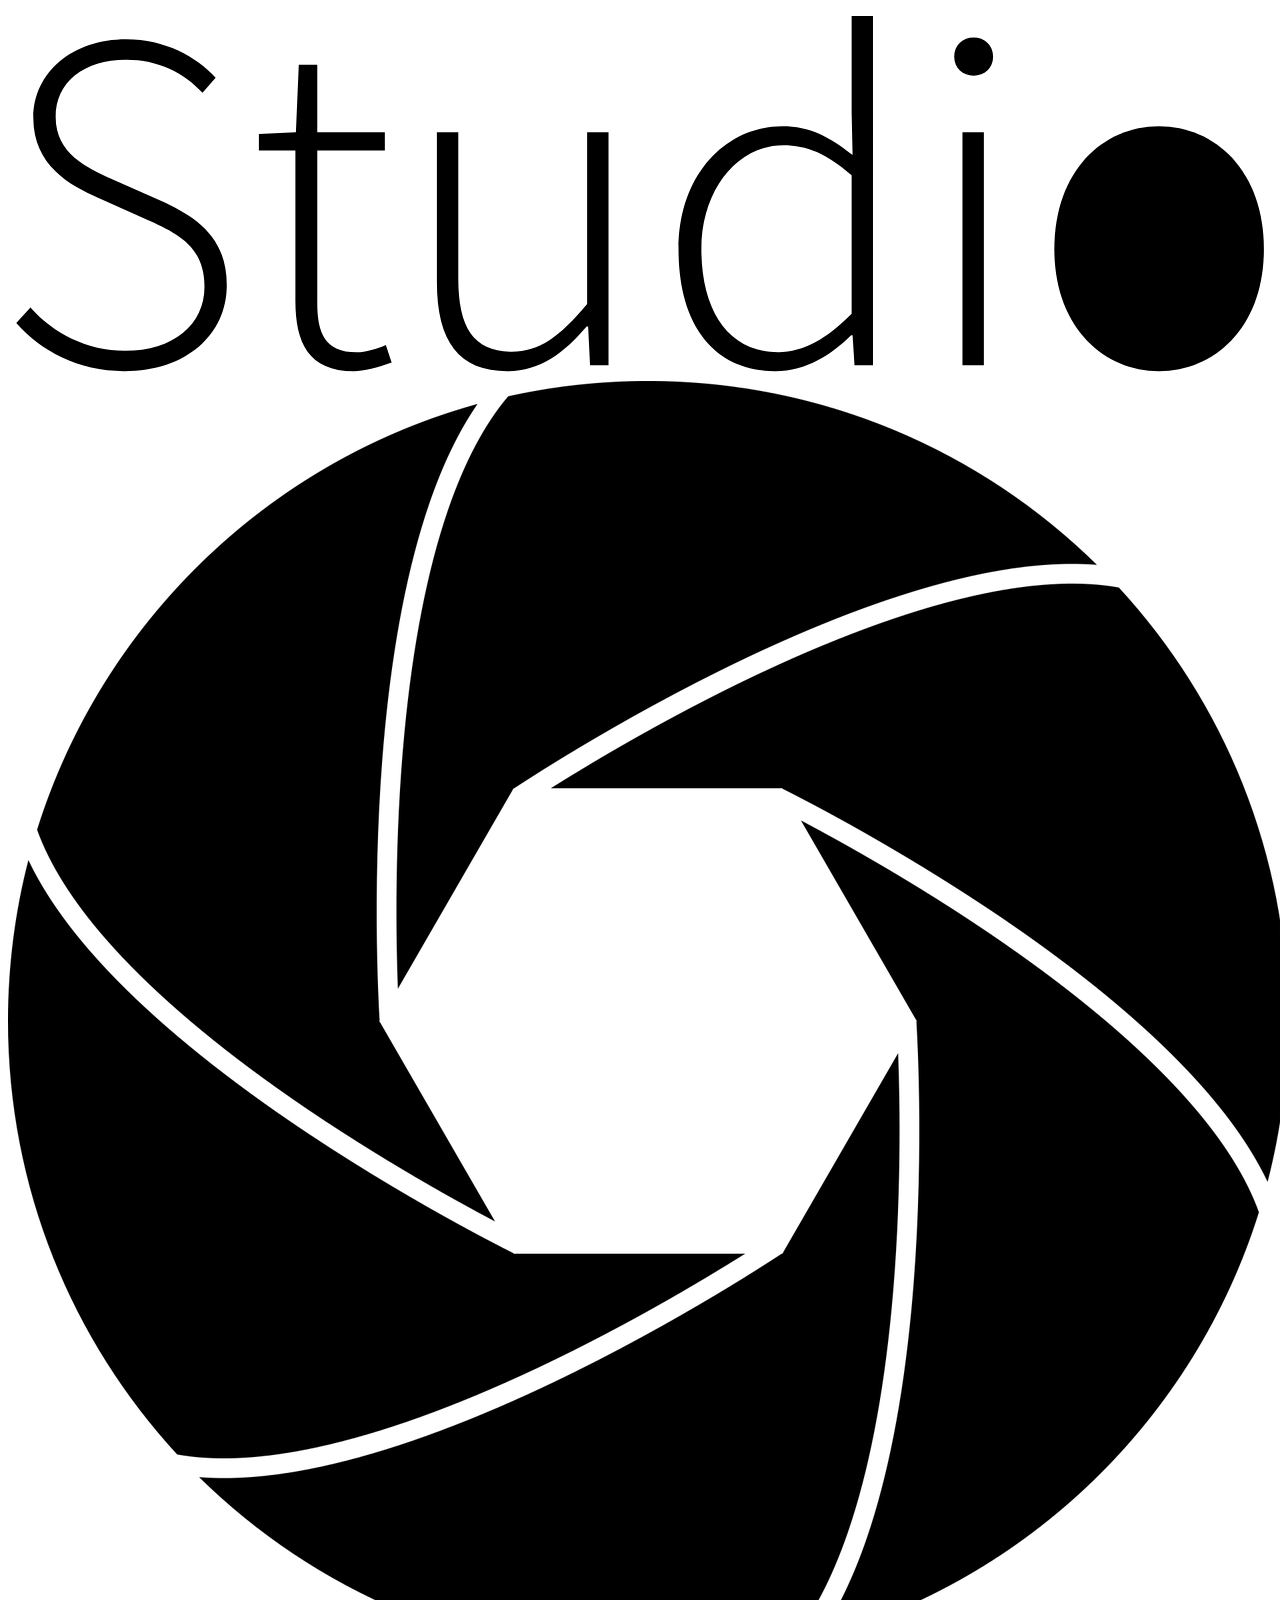
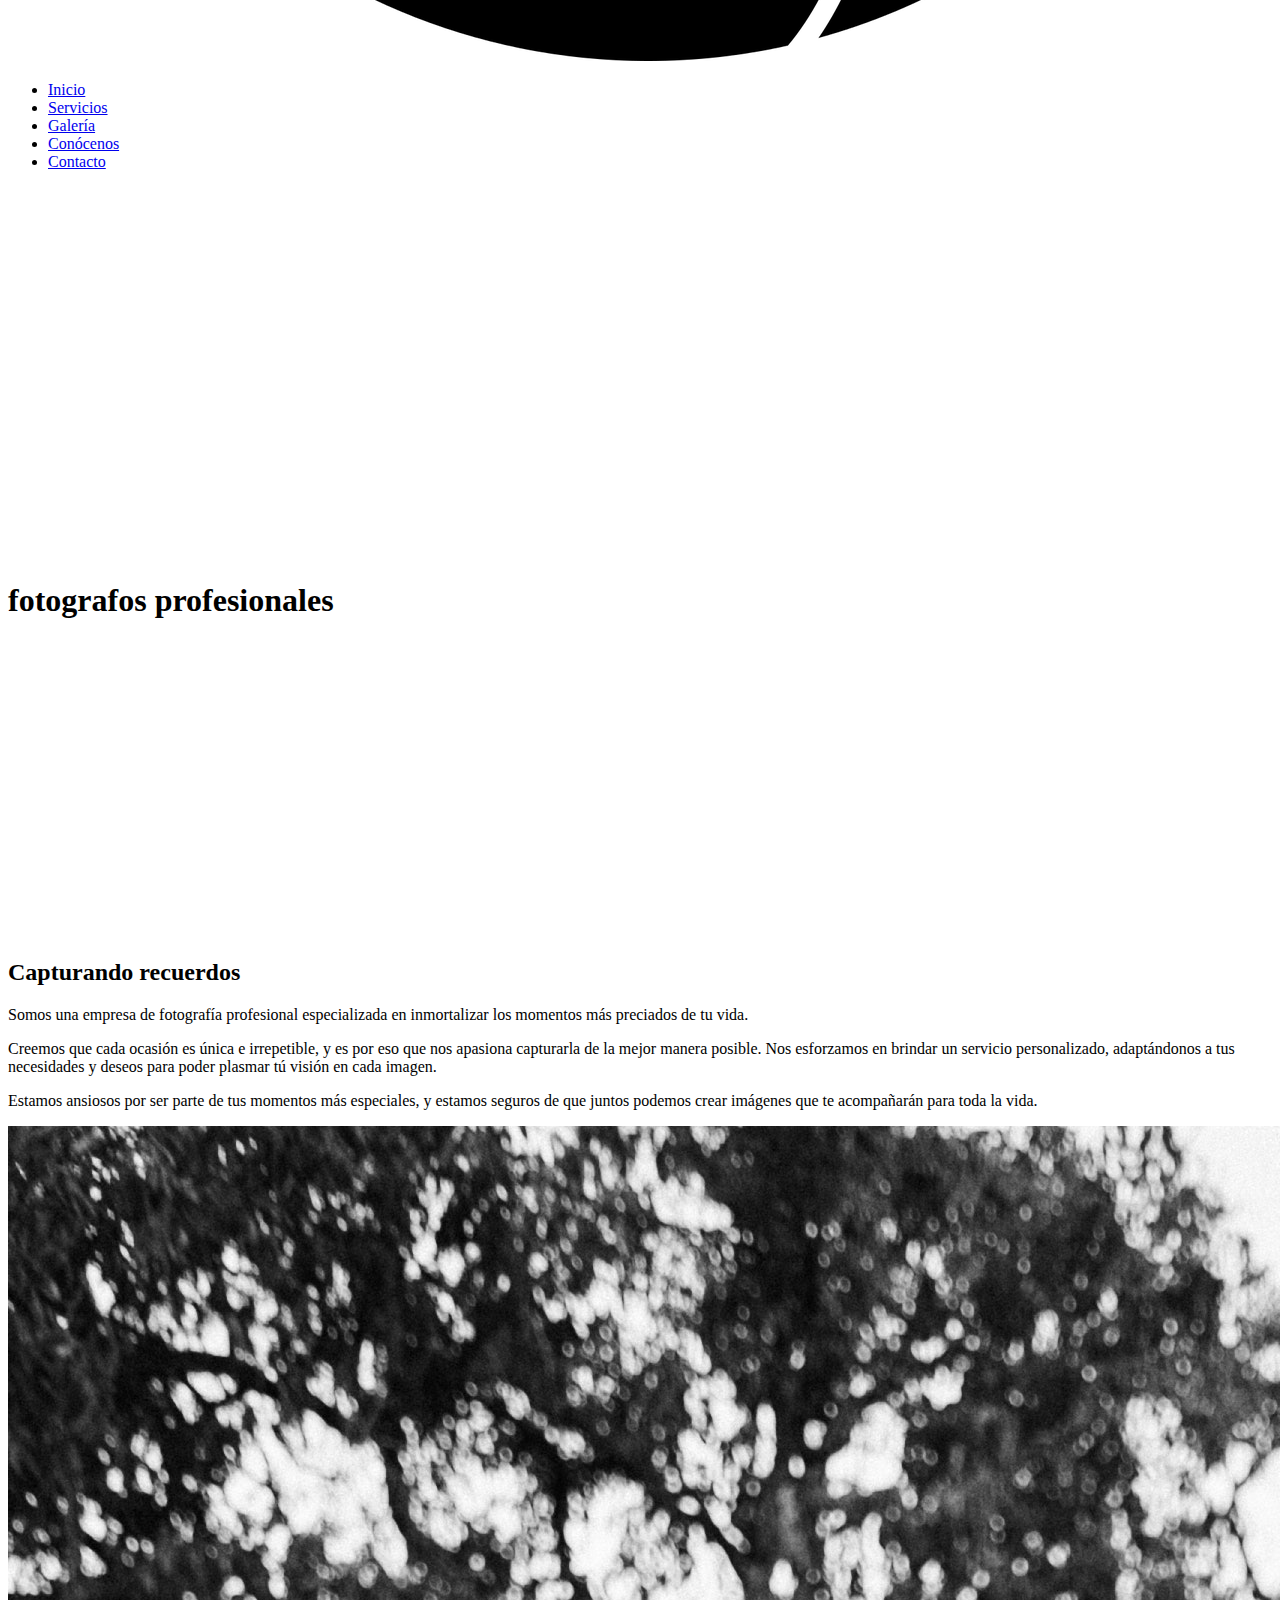
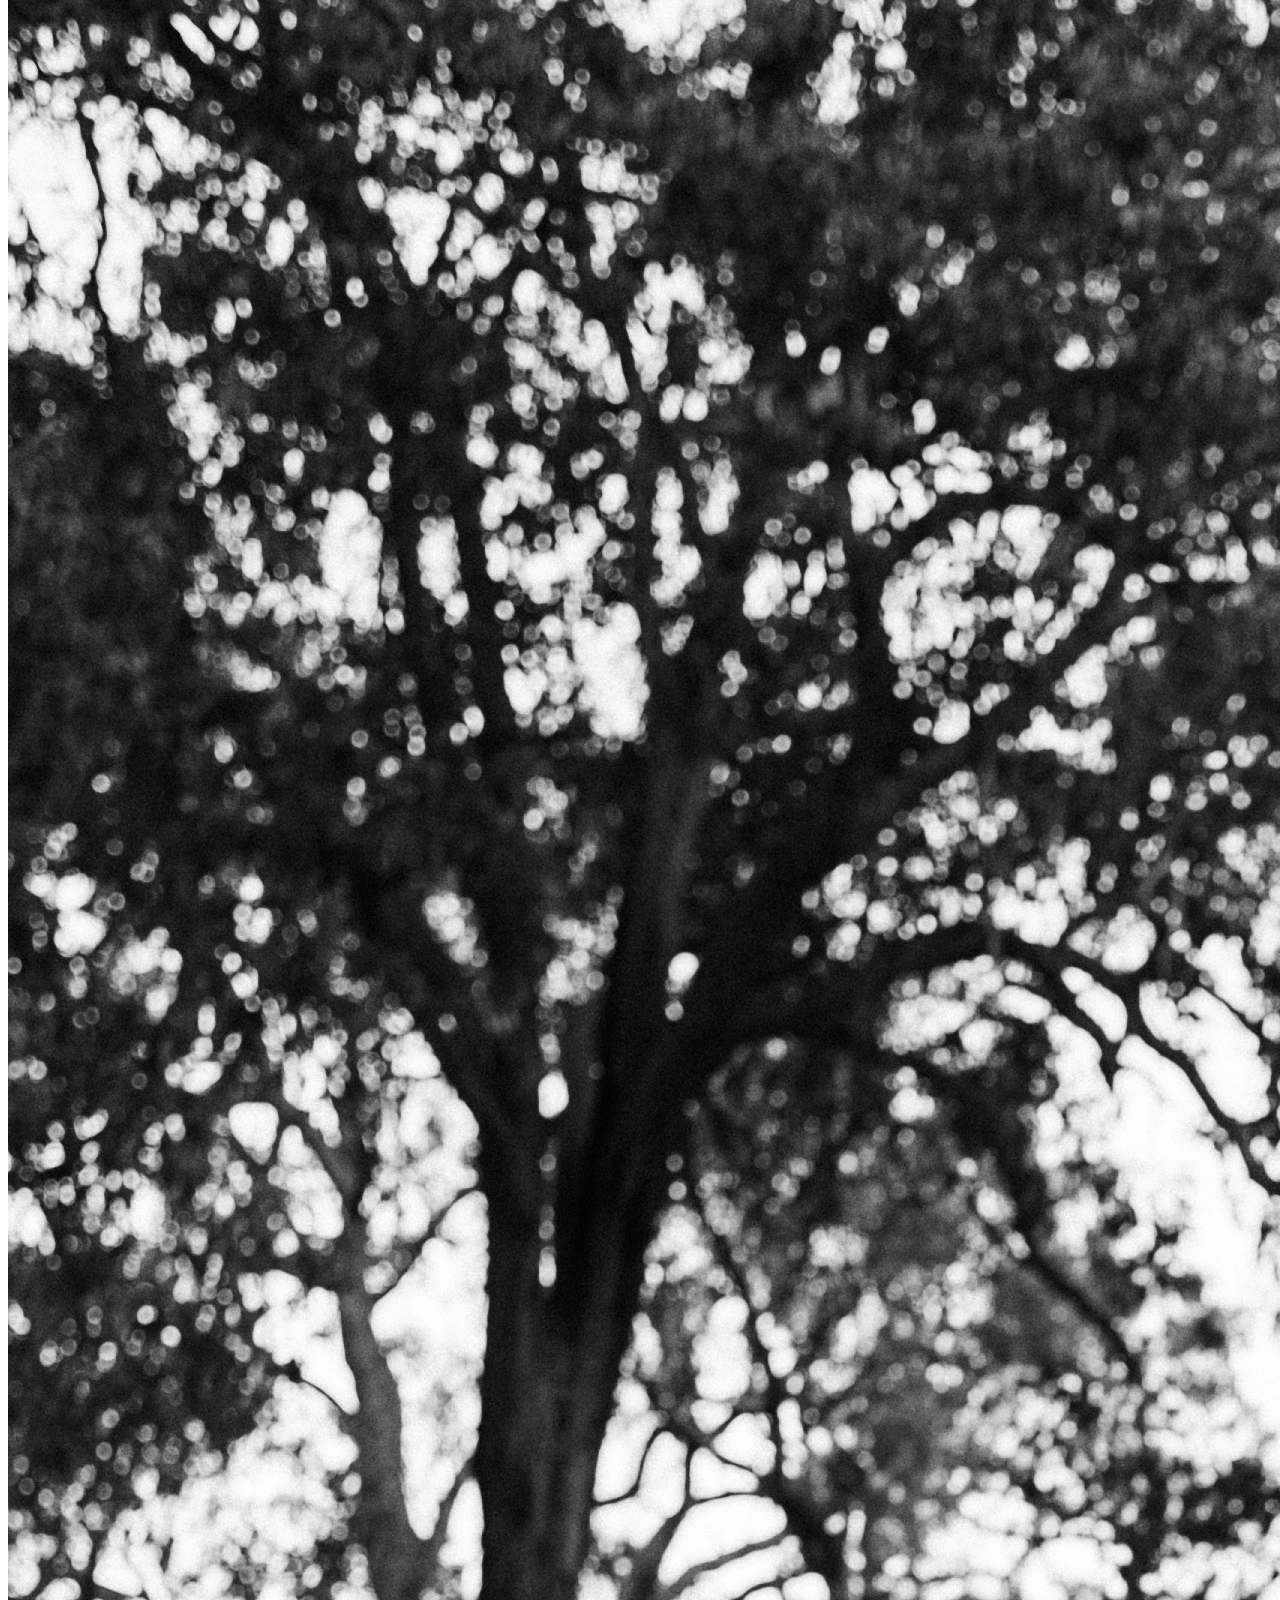
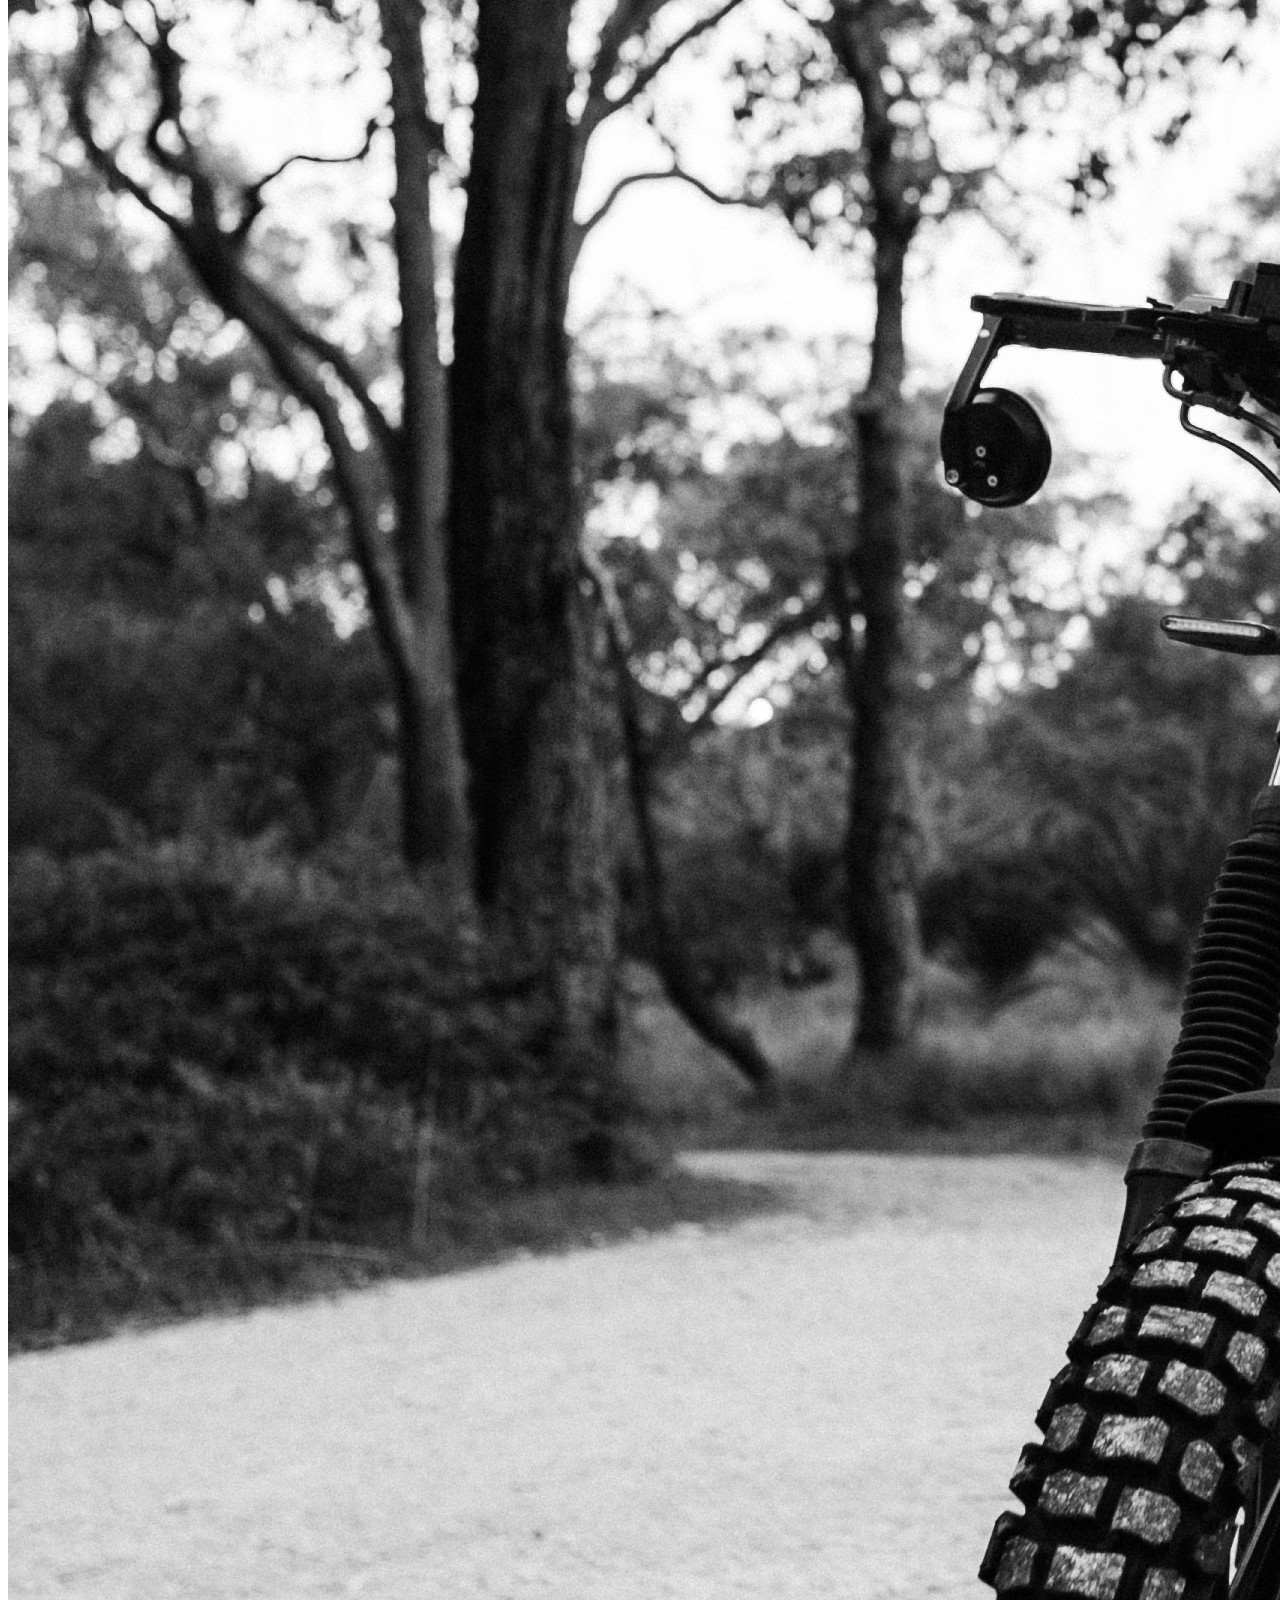
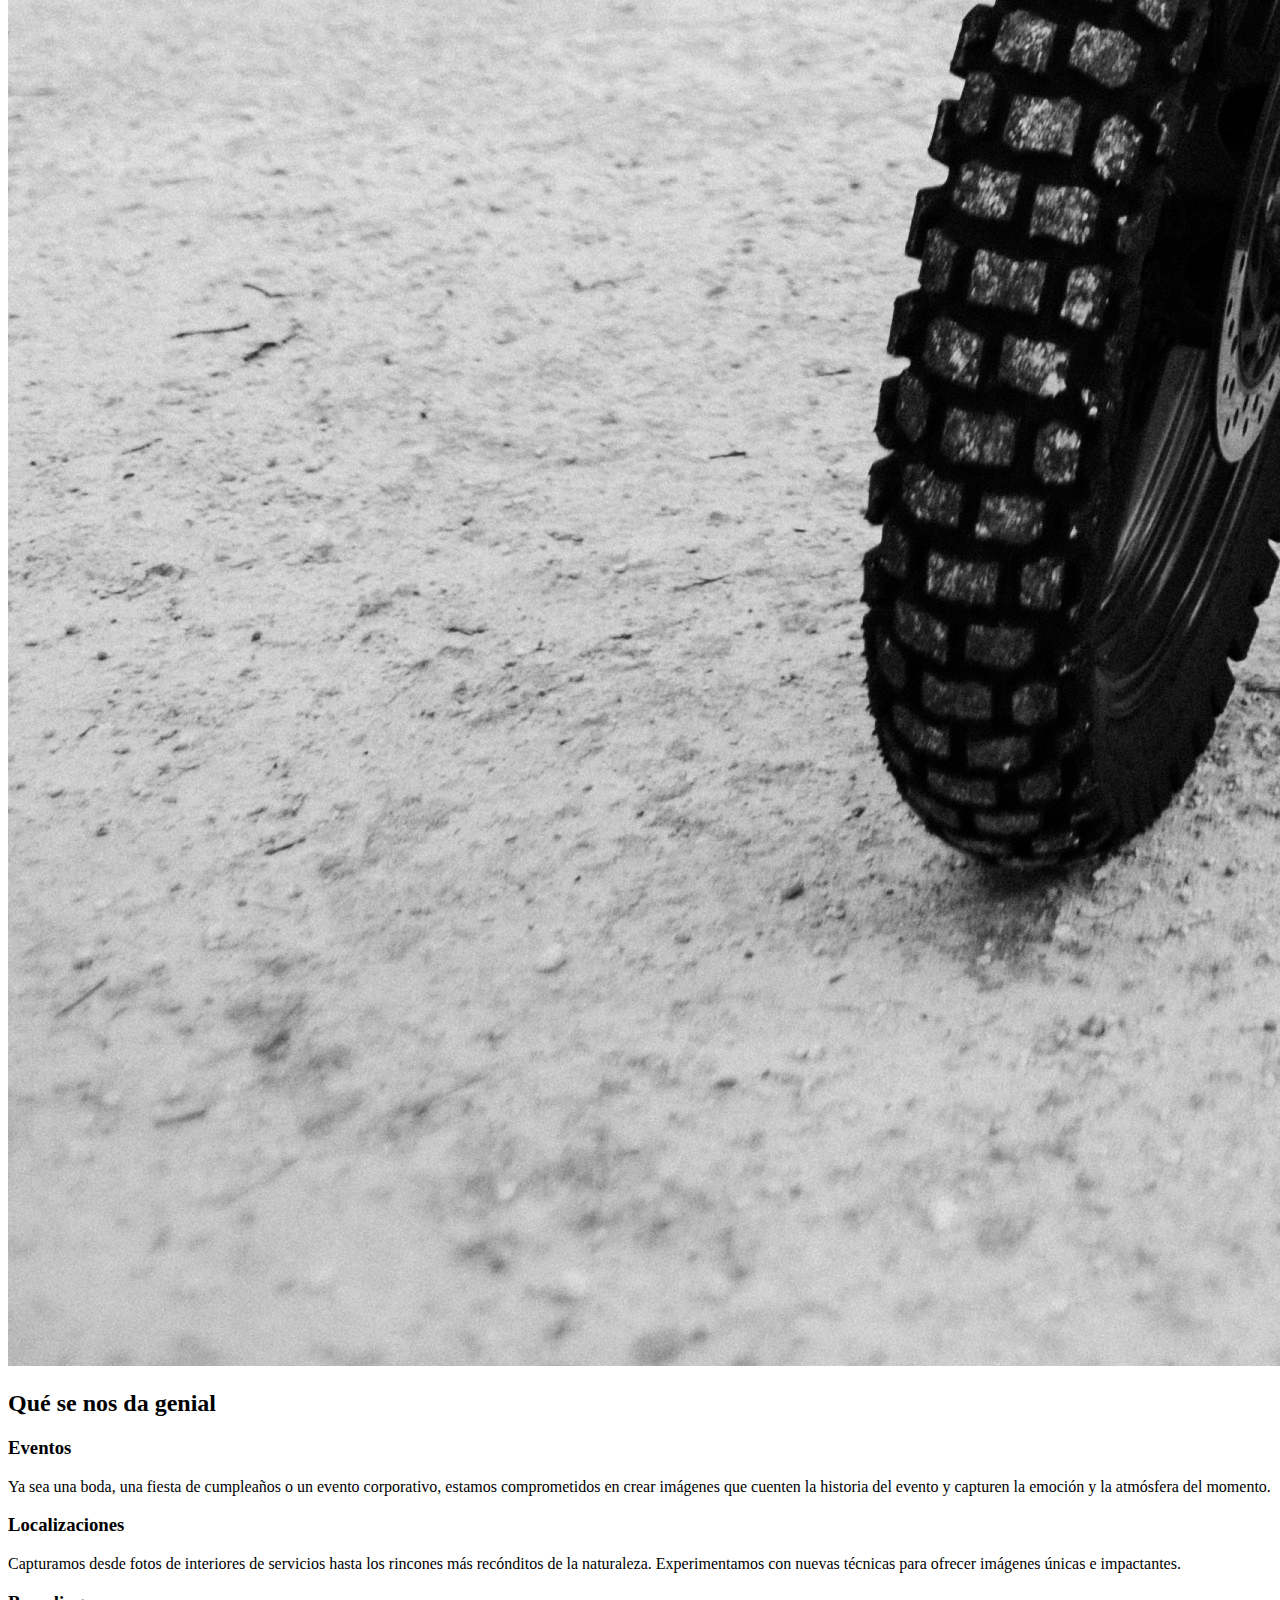
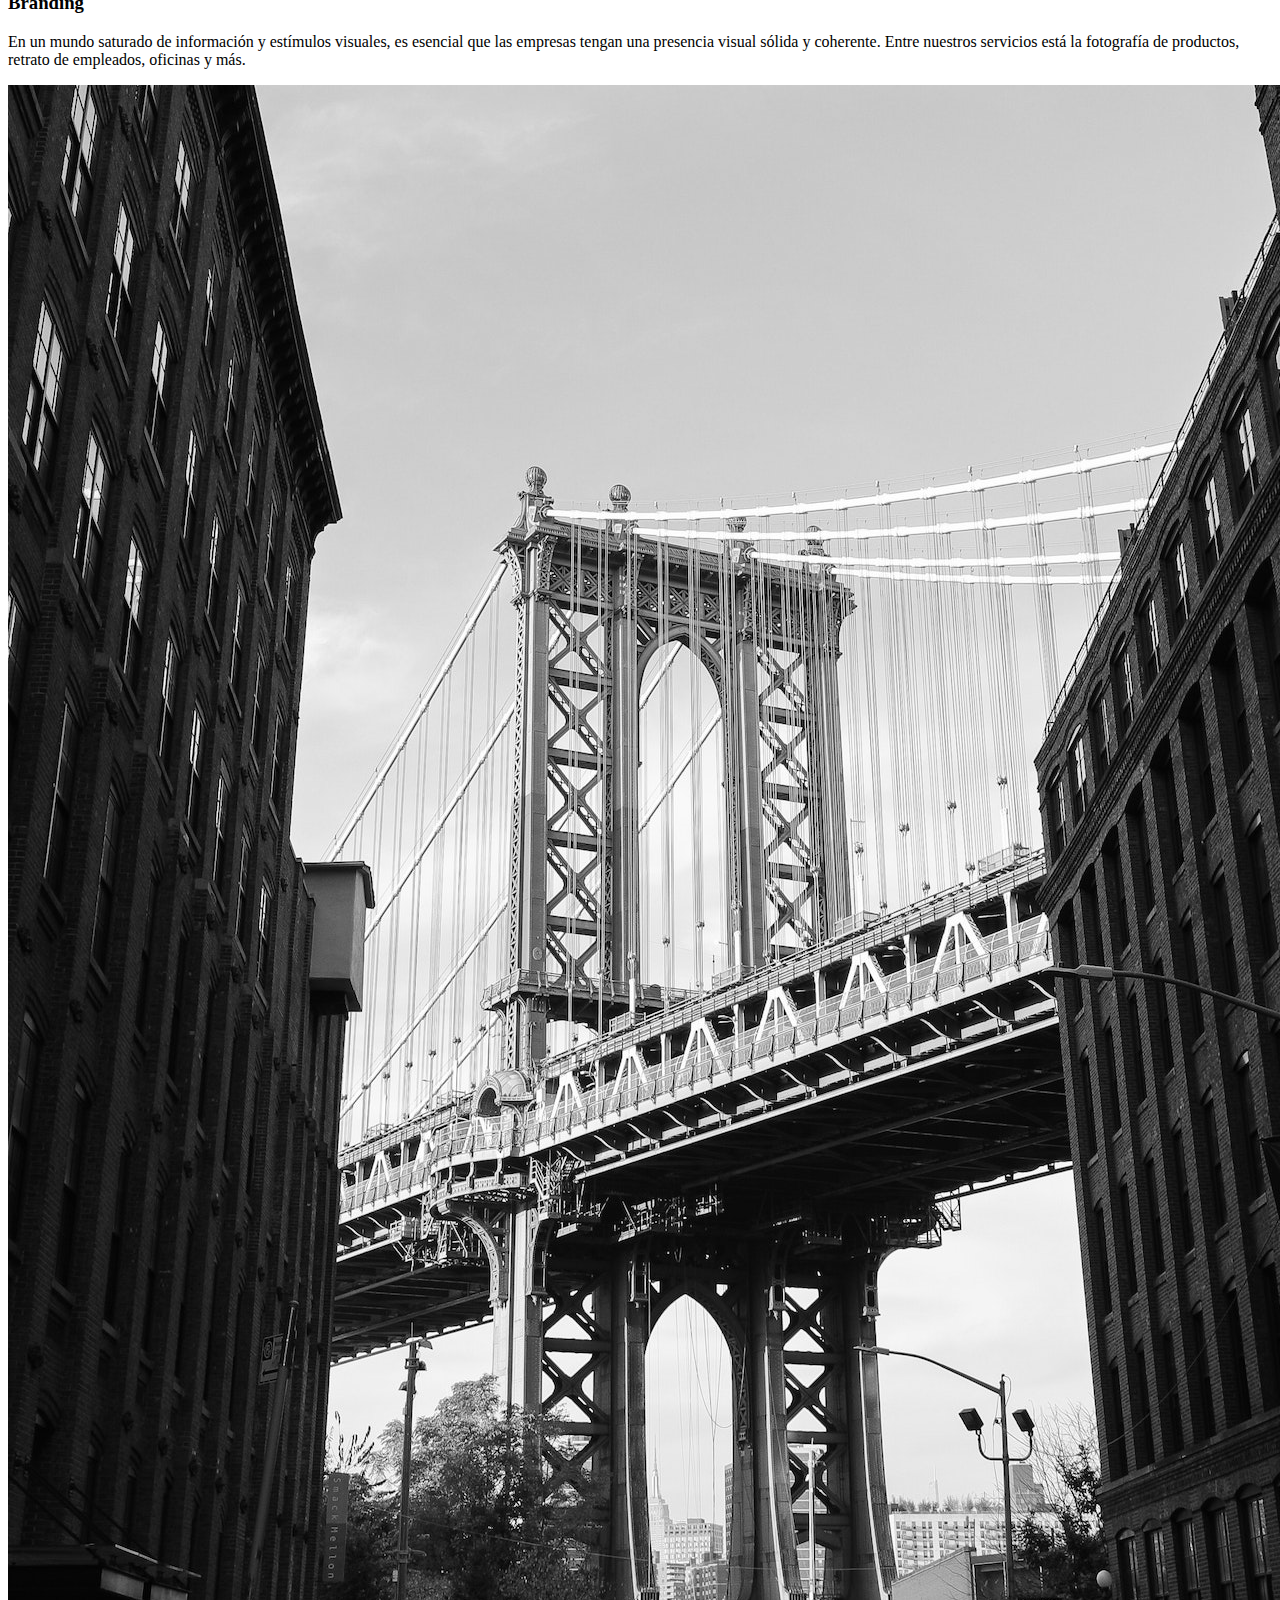
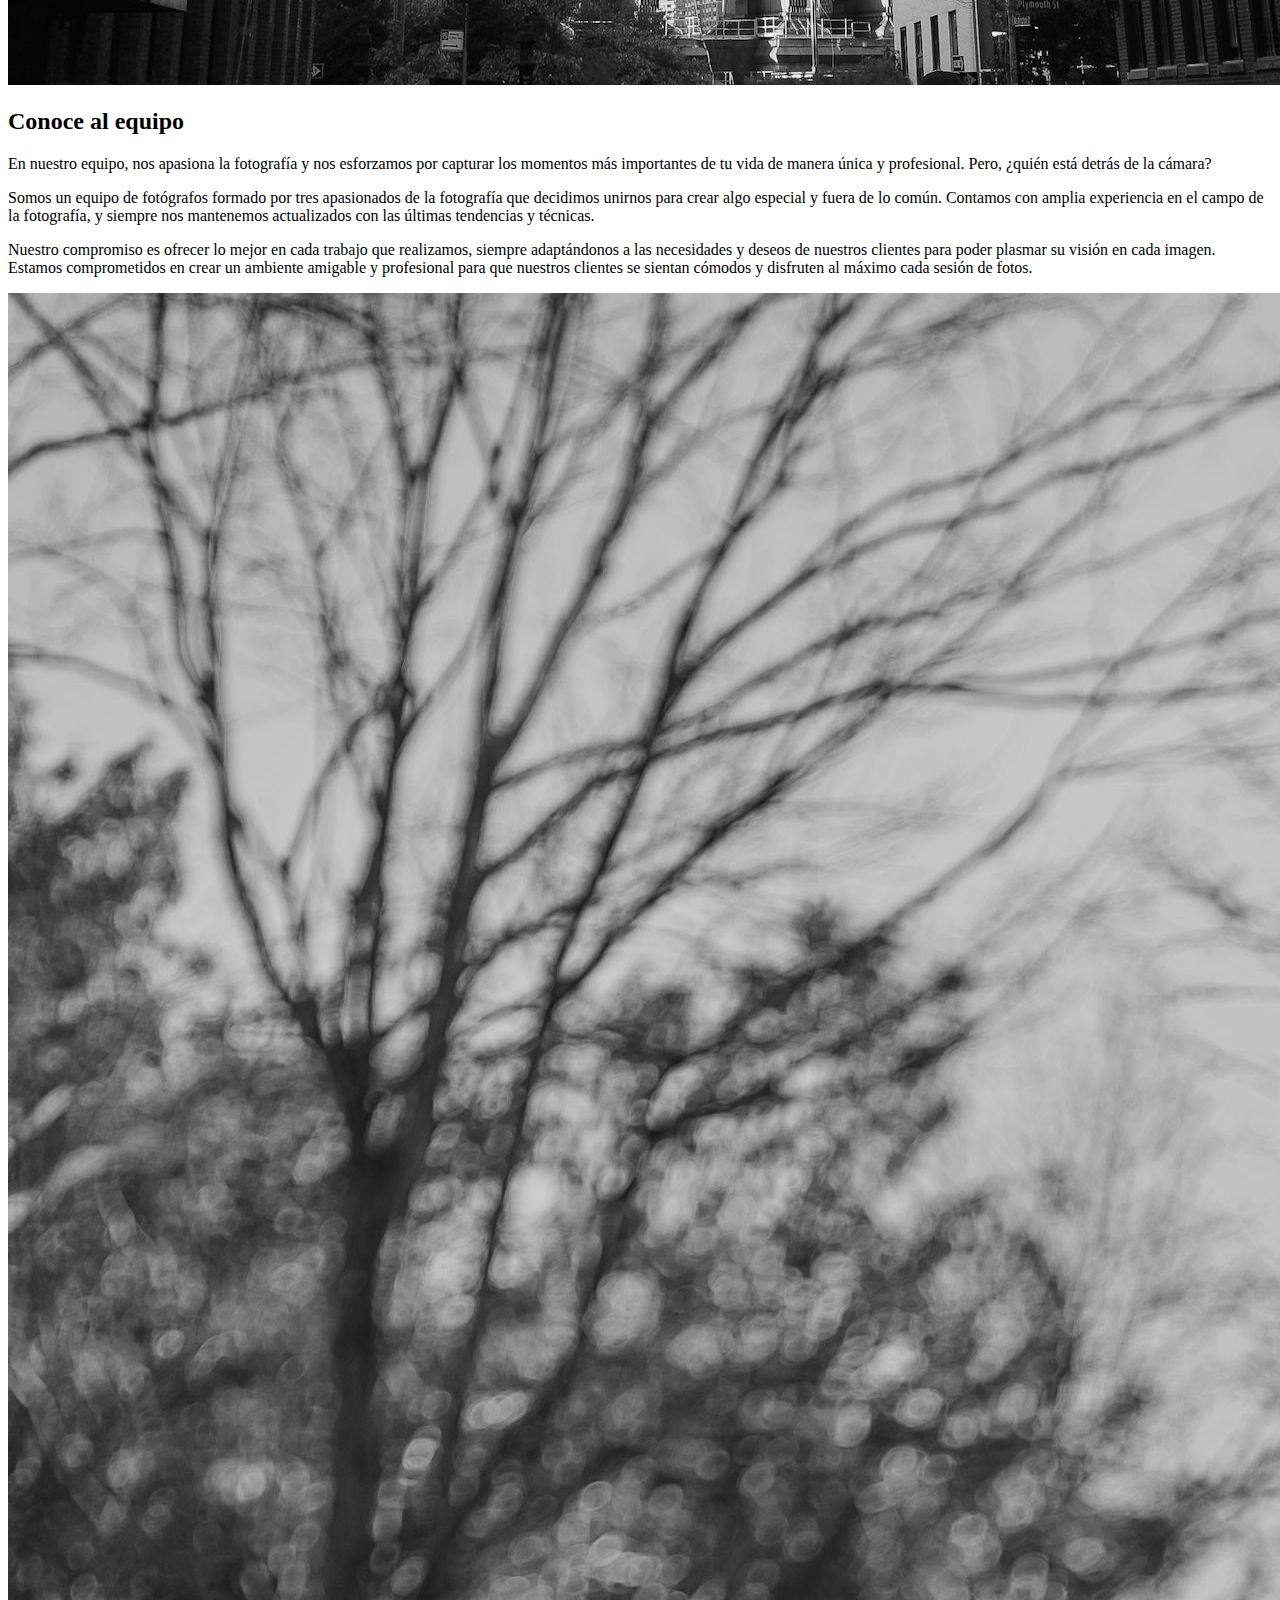
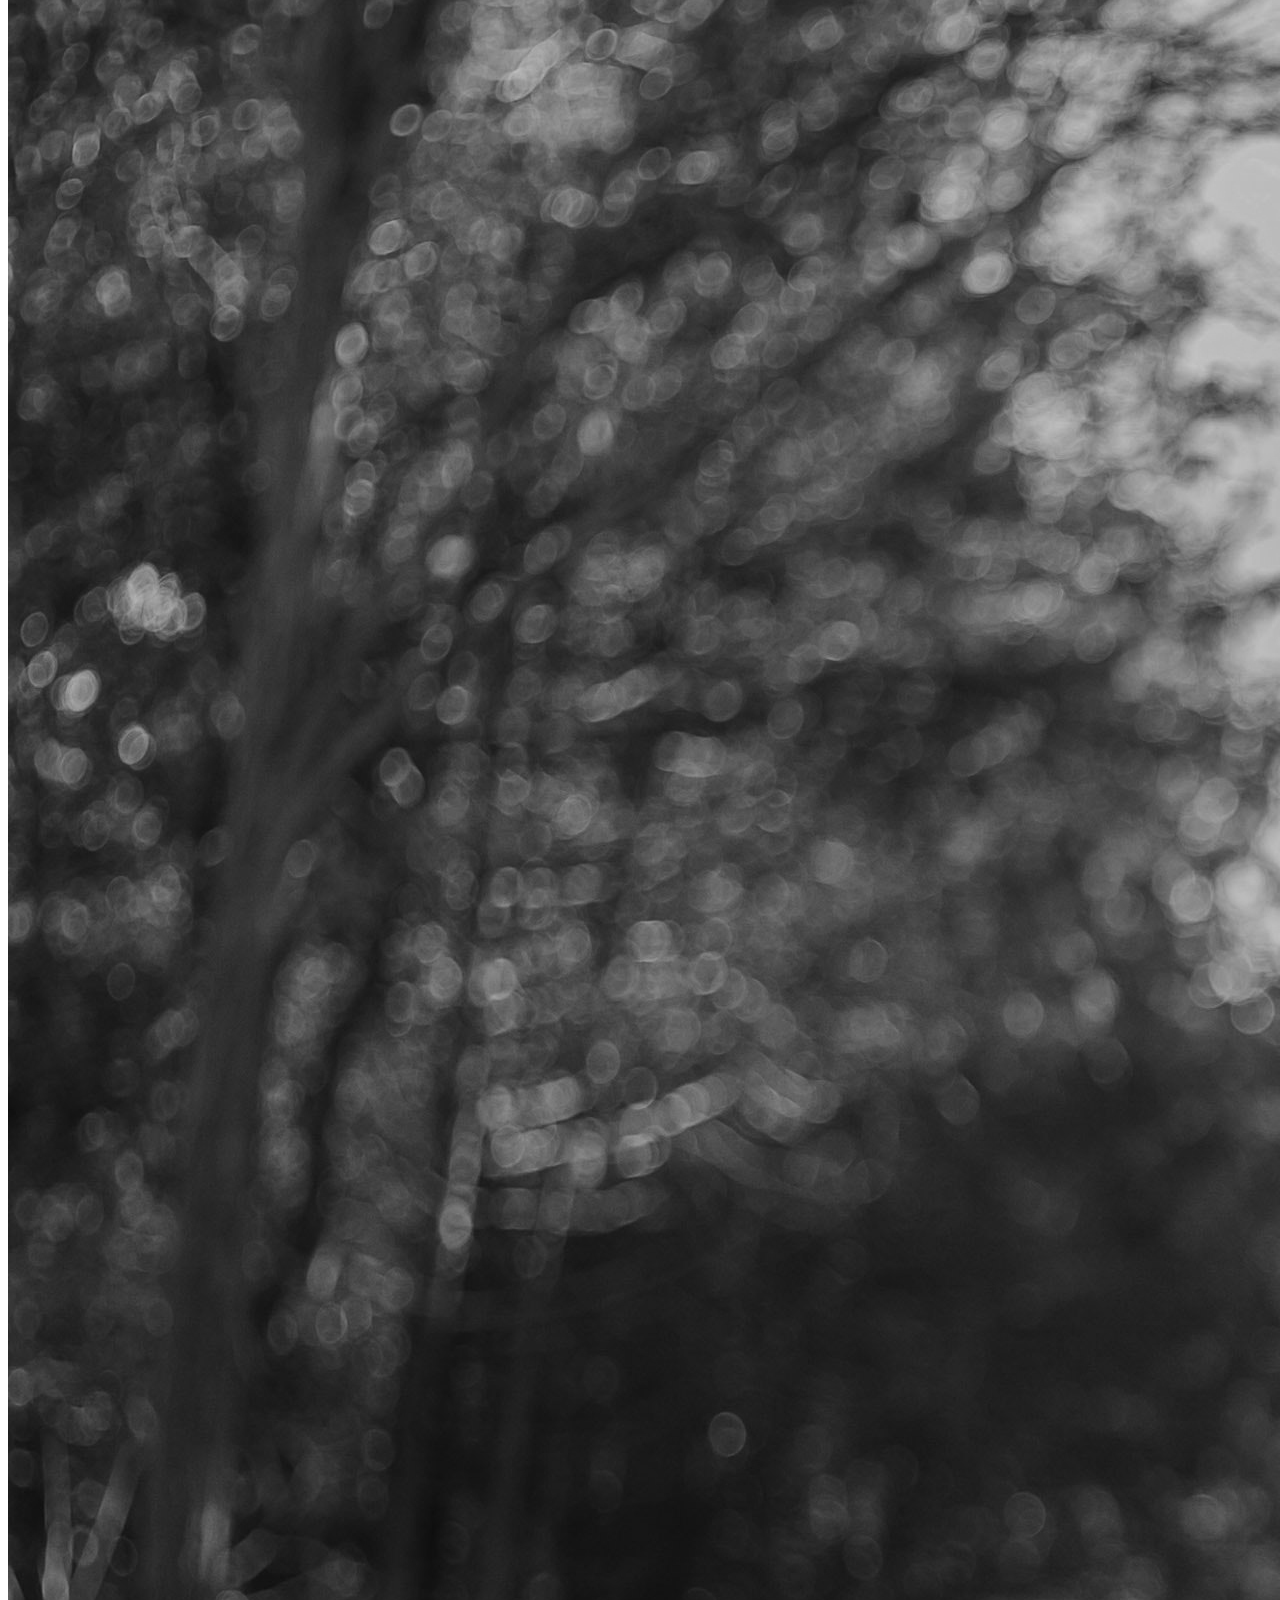
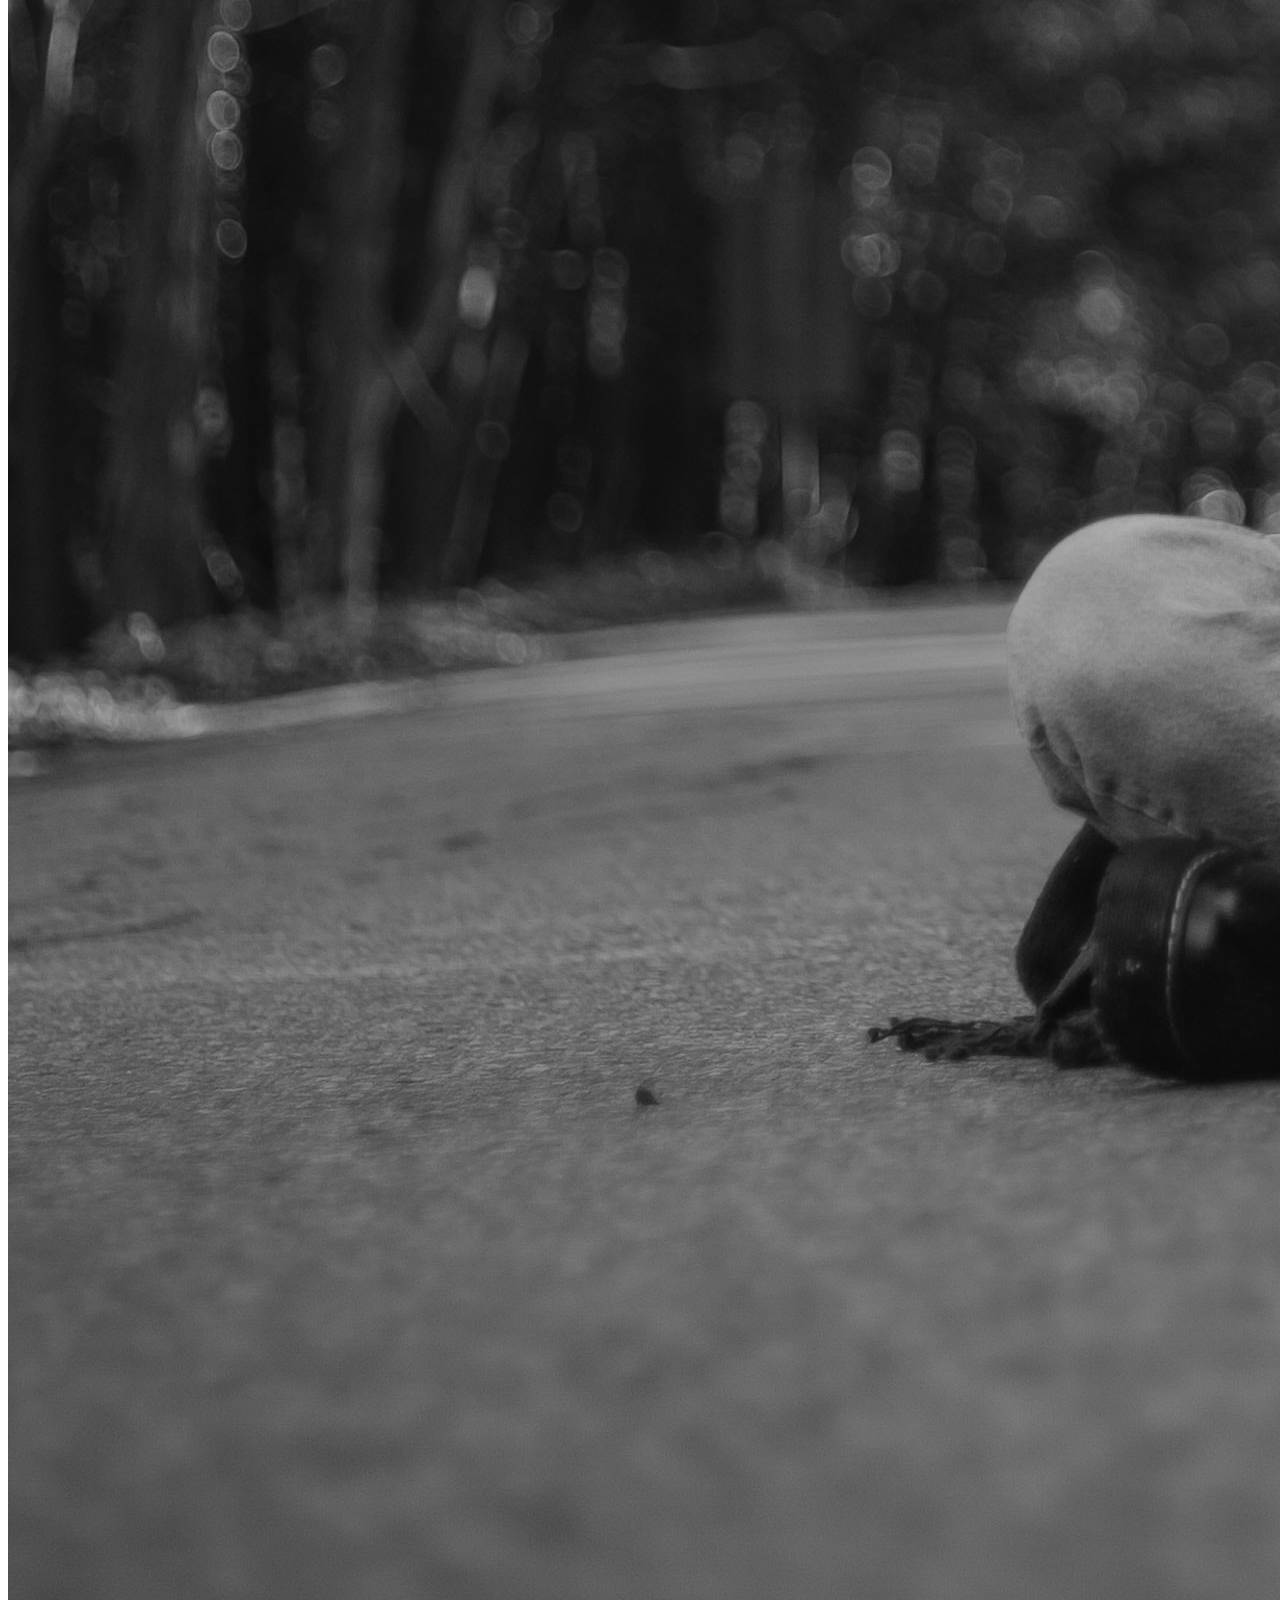
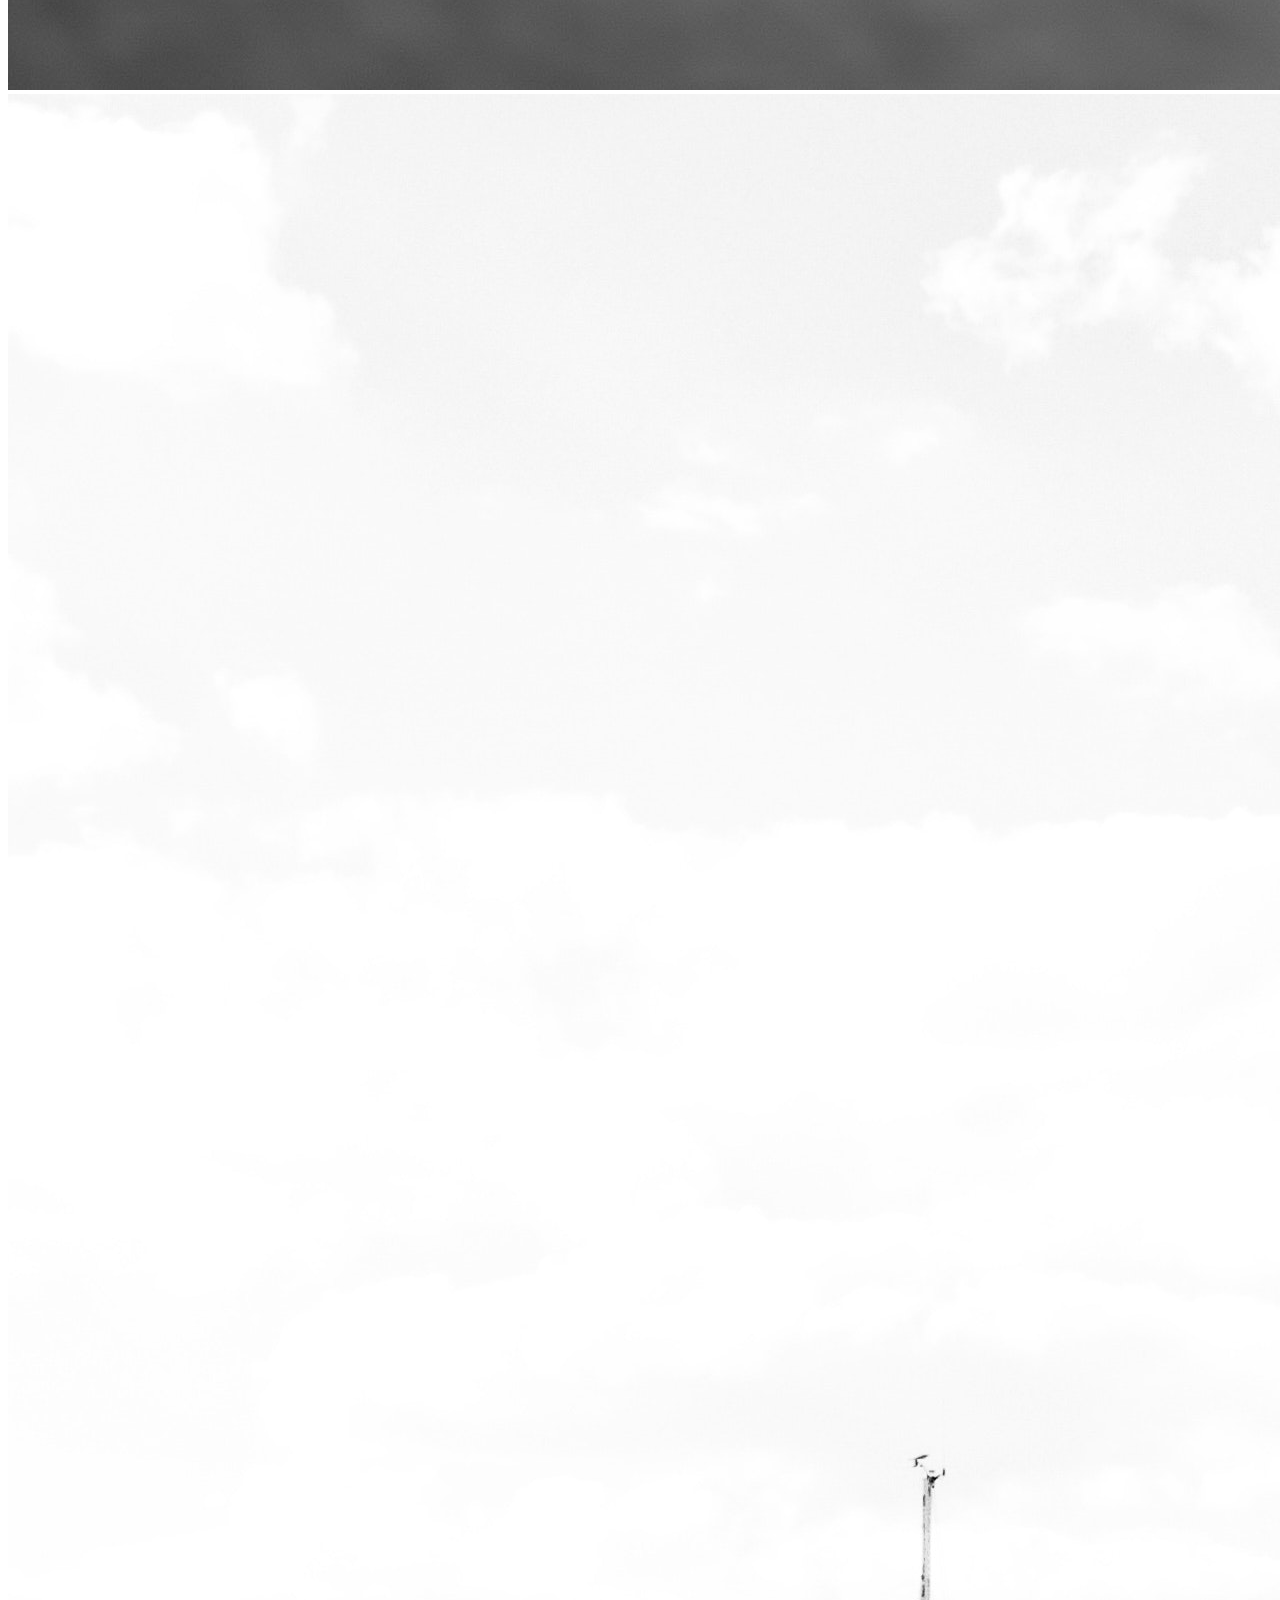
==== commit afac8d6d: "js" ====
--- a/src/index.html
+++ b/src/index.html
@@ -41,17 +41,17 @@
                   >Inicio</a
                 >
               </li>
-              <li><a class="menu__item" href="#servicios">Servicios</a></li>
-              <li><a class="menu__item" href="#galería">Galería</a></li>
-              <li><a class="menu__item" href="#conocenos">Conócenos</a></li>
-              <li><a class="menu__item" href="#contacto">Contacto</a></li>
+              <li><a class="menu__item" href="#services">Servicios</a></li>
+              <li><a class="menu__item" href="#work">Galería</a></li>
+              <li><a class="menu__item" href="#team">Conócenos</a></li>
+              <li><a class="menu__item" href="#contact">Contacto</a></li>
             </ul>
           </nav>
         </div>
       </div>
     </header>
     <main>
-      <!-- <section id="inicio" class="inicio flex flex-align-center">
+      <section id="inicio" class="inicio flex flex-align-center">
         <div class="inicio__text">
           <div class="container flow">
             <img
@@ -61,16 +61,16 @@
             />
             <h1 class="title title-xl title-white">fotografos profesionales</h1>
           </div>
-
-          <a href="">
+          <!-- 
+          <a href=""> -->
           <img
             class="inicio__scroll"
             src="./assets/images/arrow-down.svg"
             alt=""
           />
-          </a>
-        </div>
-      </section> -->
+          <!-- </a> -->
+        </div>
+      </section>
       <section class="intro padding-sections">
         <div class="container flow">
           <h2 class="title title-xxl margin-m">Capturando recuerdos</h2>
@@ -99,7 +99,7 @@
           </div>
         </div>
       </section>
-      <section class="services padding-sections">
+      <section id="services" class="services padding-sections">
         <div class="container services__tablet">
           <div class="services__text col-t-32 flow">
             <h2 class="title title-xxl margin-m">Qué se nos da genial</h2>
@@ -141,8 +141,8 @@
           </div>
         </div>
       </section>
-      <section class="works"></section>
-      <section class="team padding-sections">
+      <section id="works" class="works"></section>
+      <section id="team" class="team padding-sections">
         <div class="container flow">
           <h2 class="title title-xxl margin-m">Conoce al equipo</h2>
           <div class="team__laptop flex">
@@ -190,7 +190,7 @@
           <h2 class="title title-xxl margin-m">Qué dicen de nosotros</h2>
         </div>
       </section>
-      <section class="contact padding-sections">
+      <section id="contact" class="contact padding-sections">
         <div class="container flow">
           <h2 class="title title-xxl margin-m">Contacto</h2>
           <div class="flex gap-l">
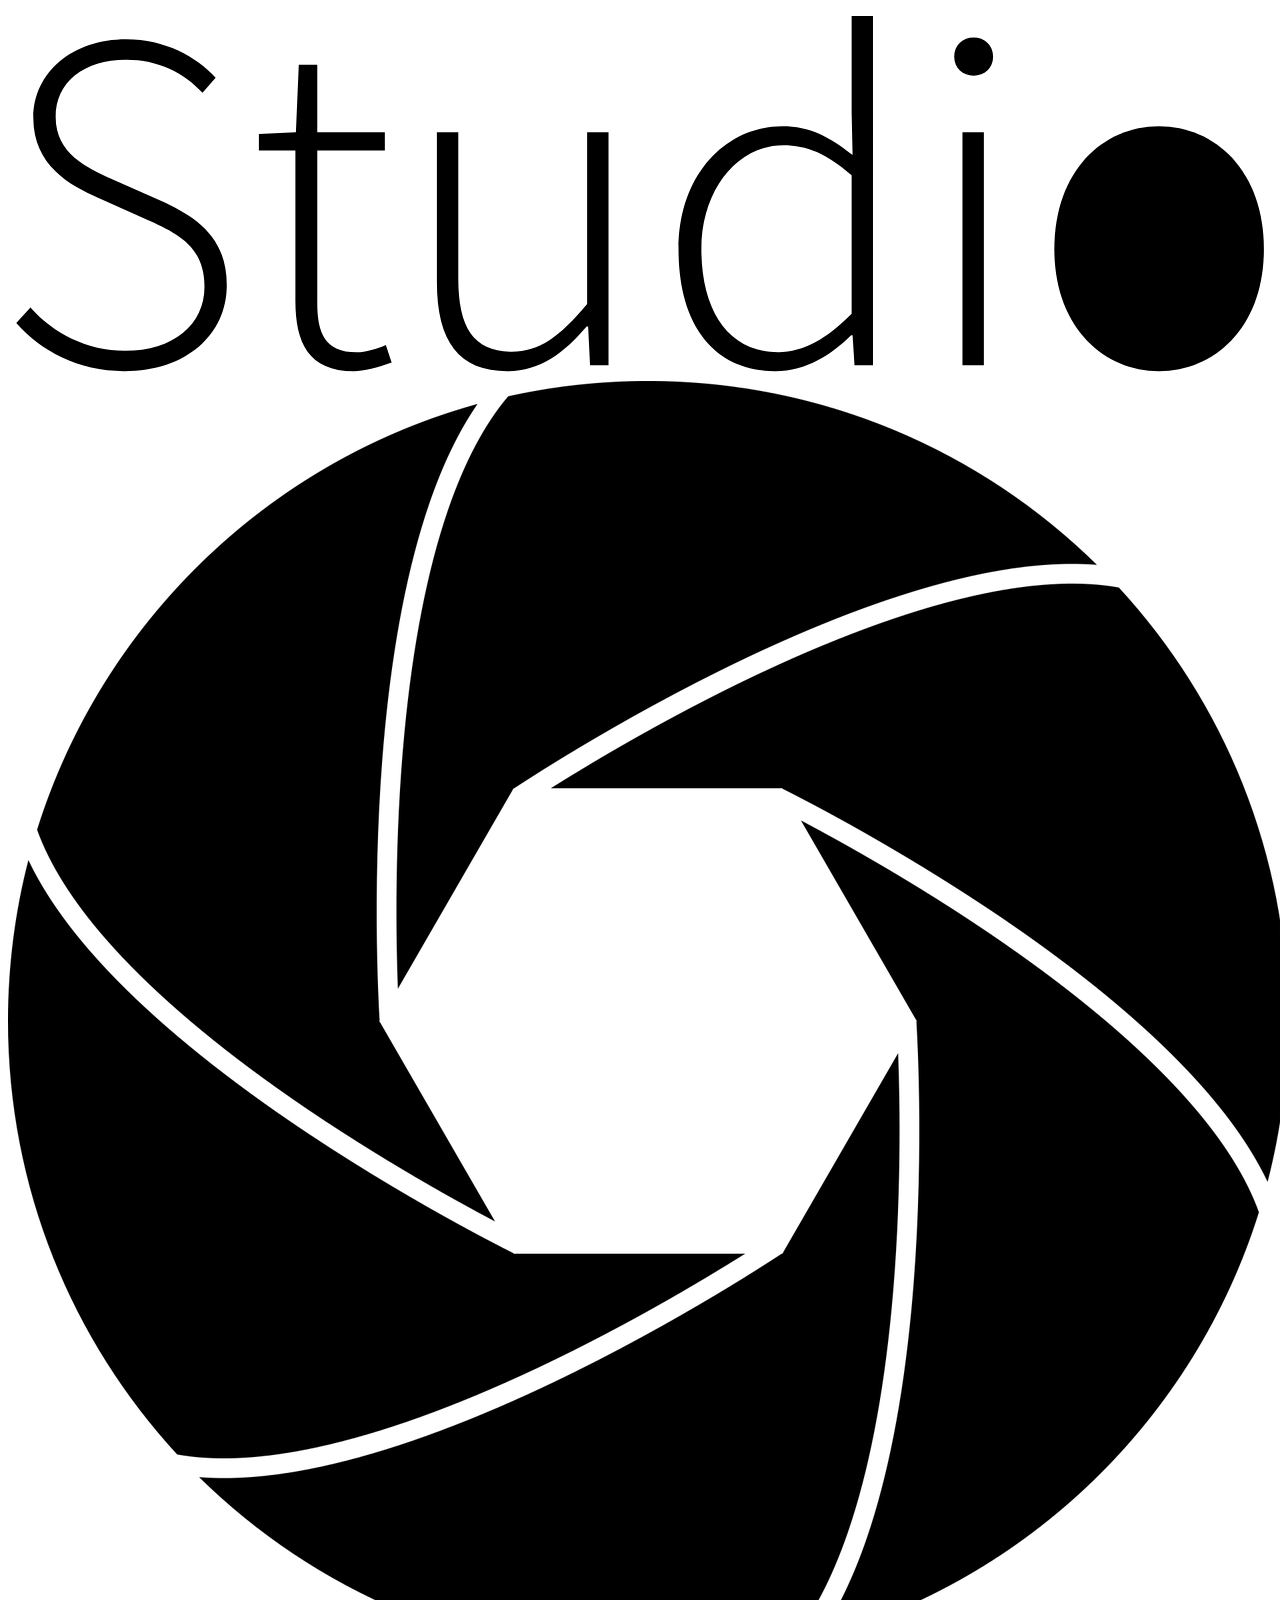
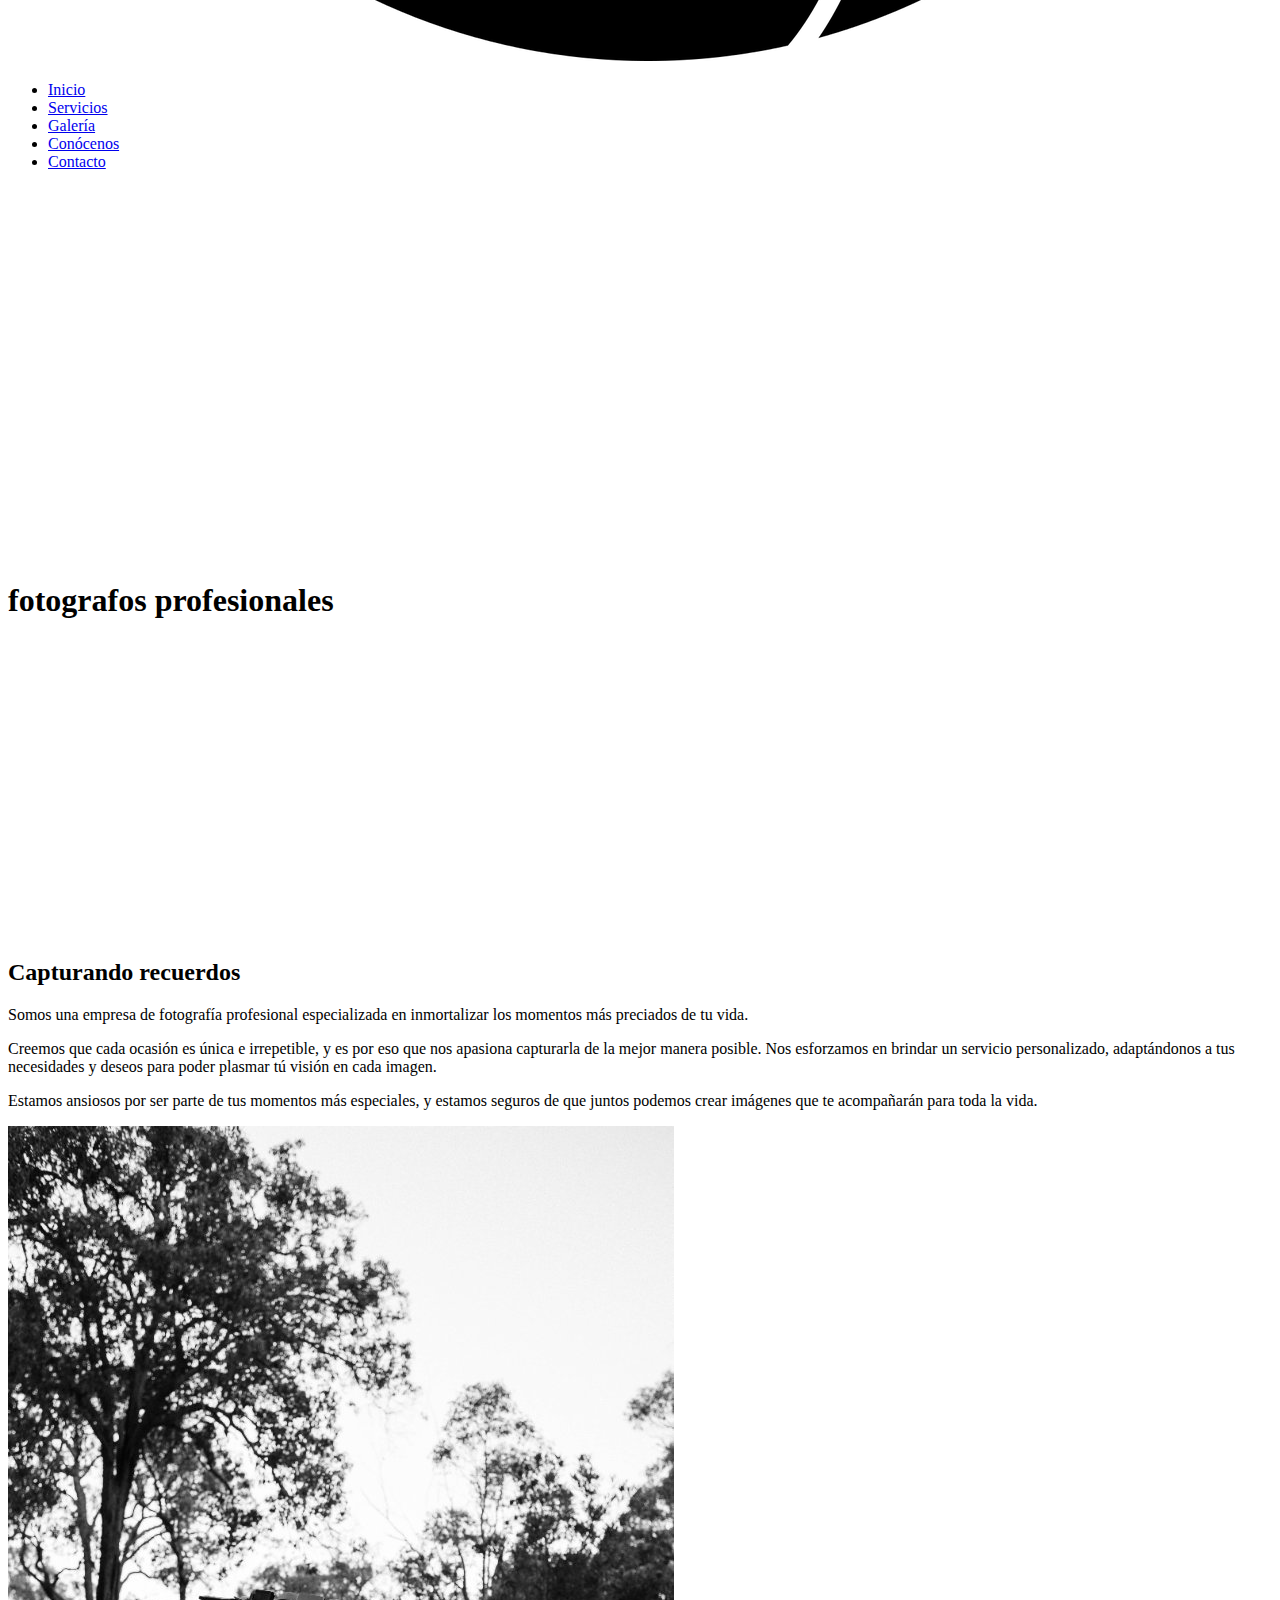
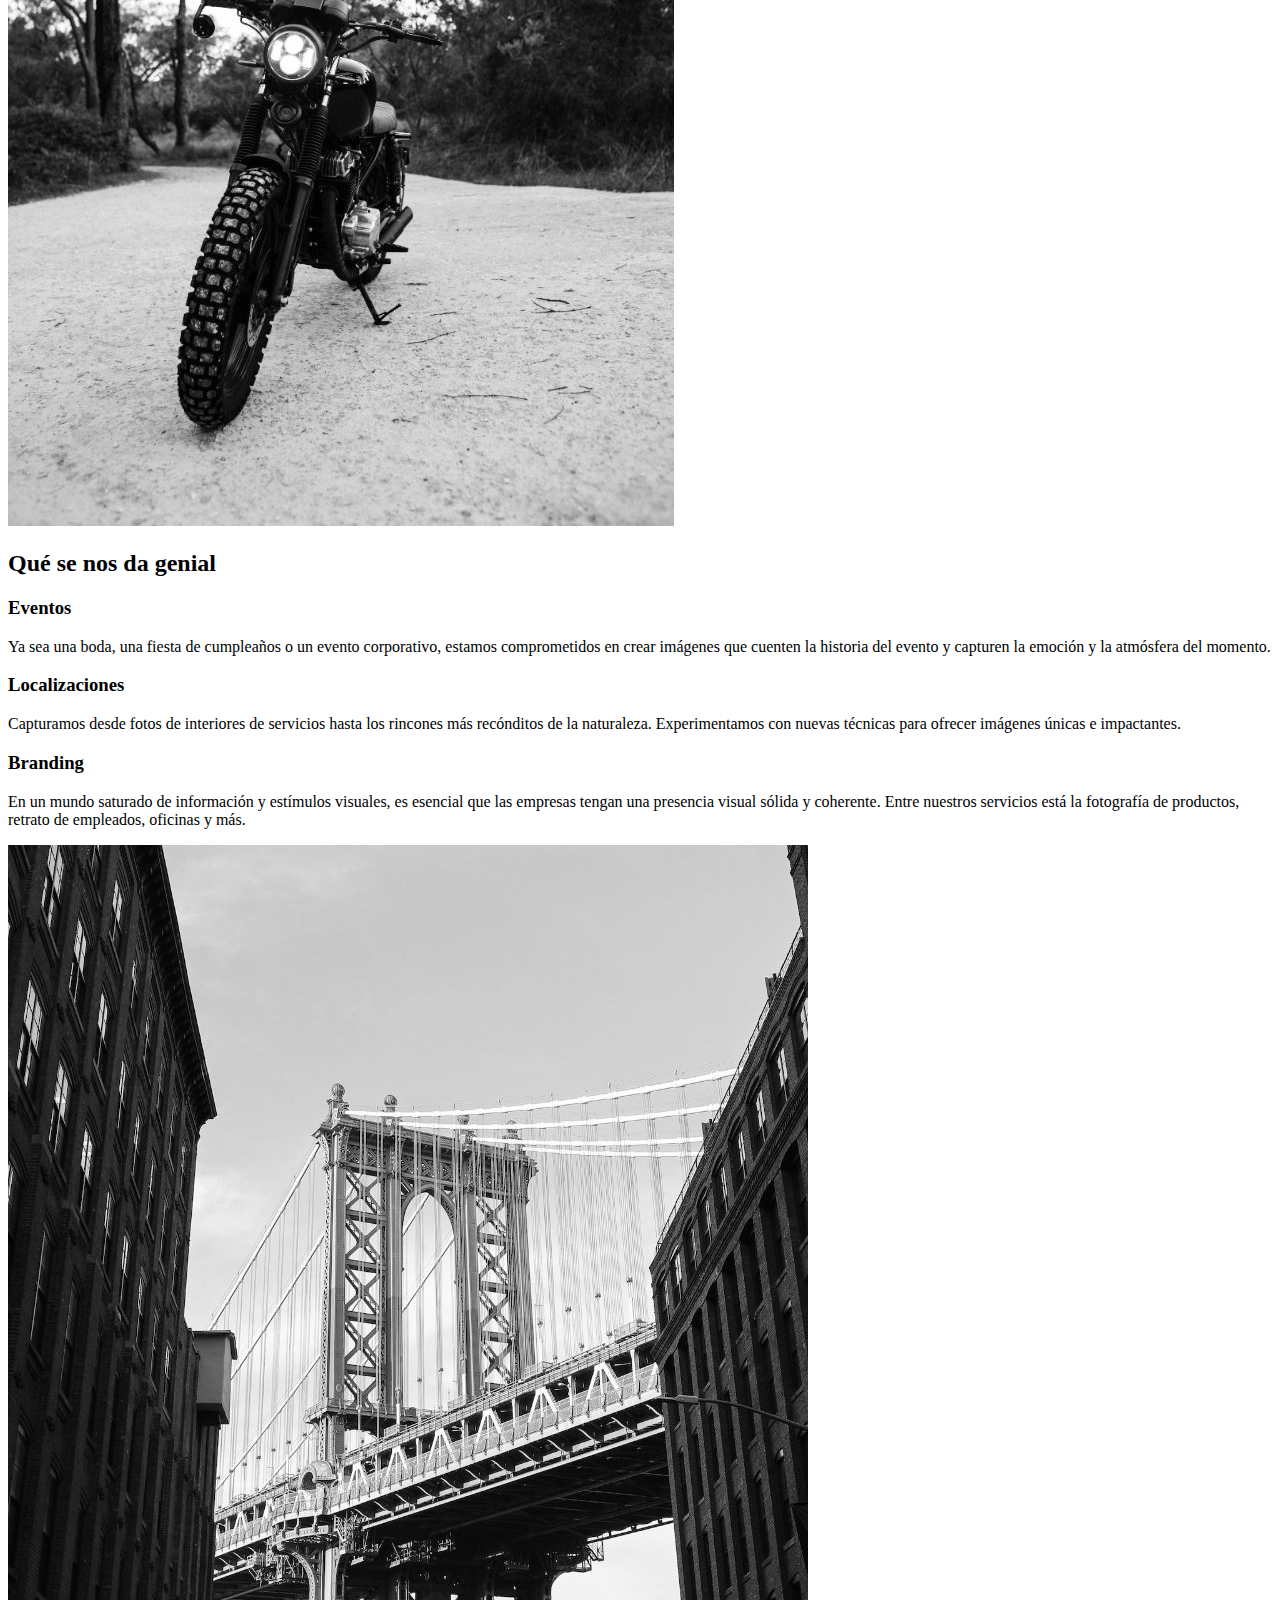
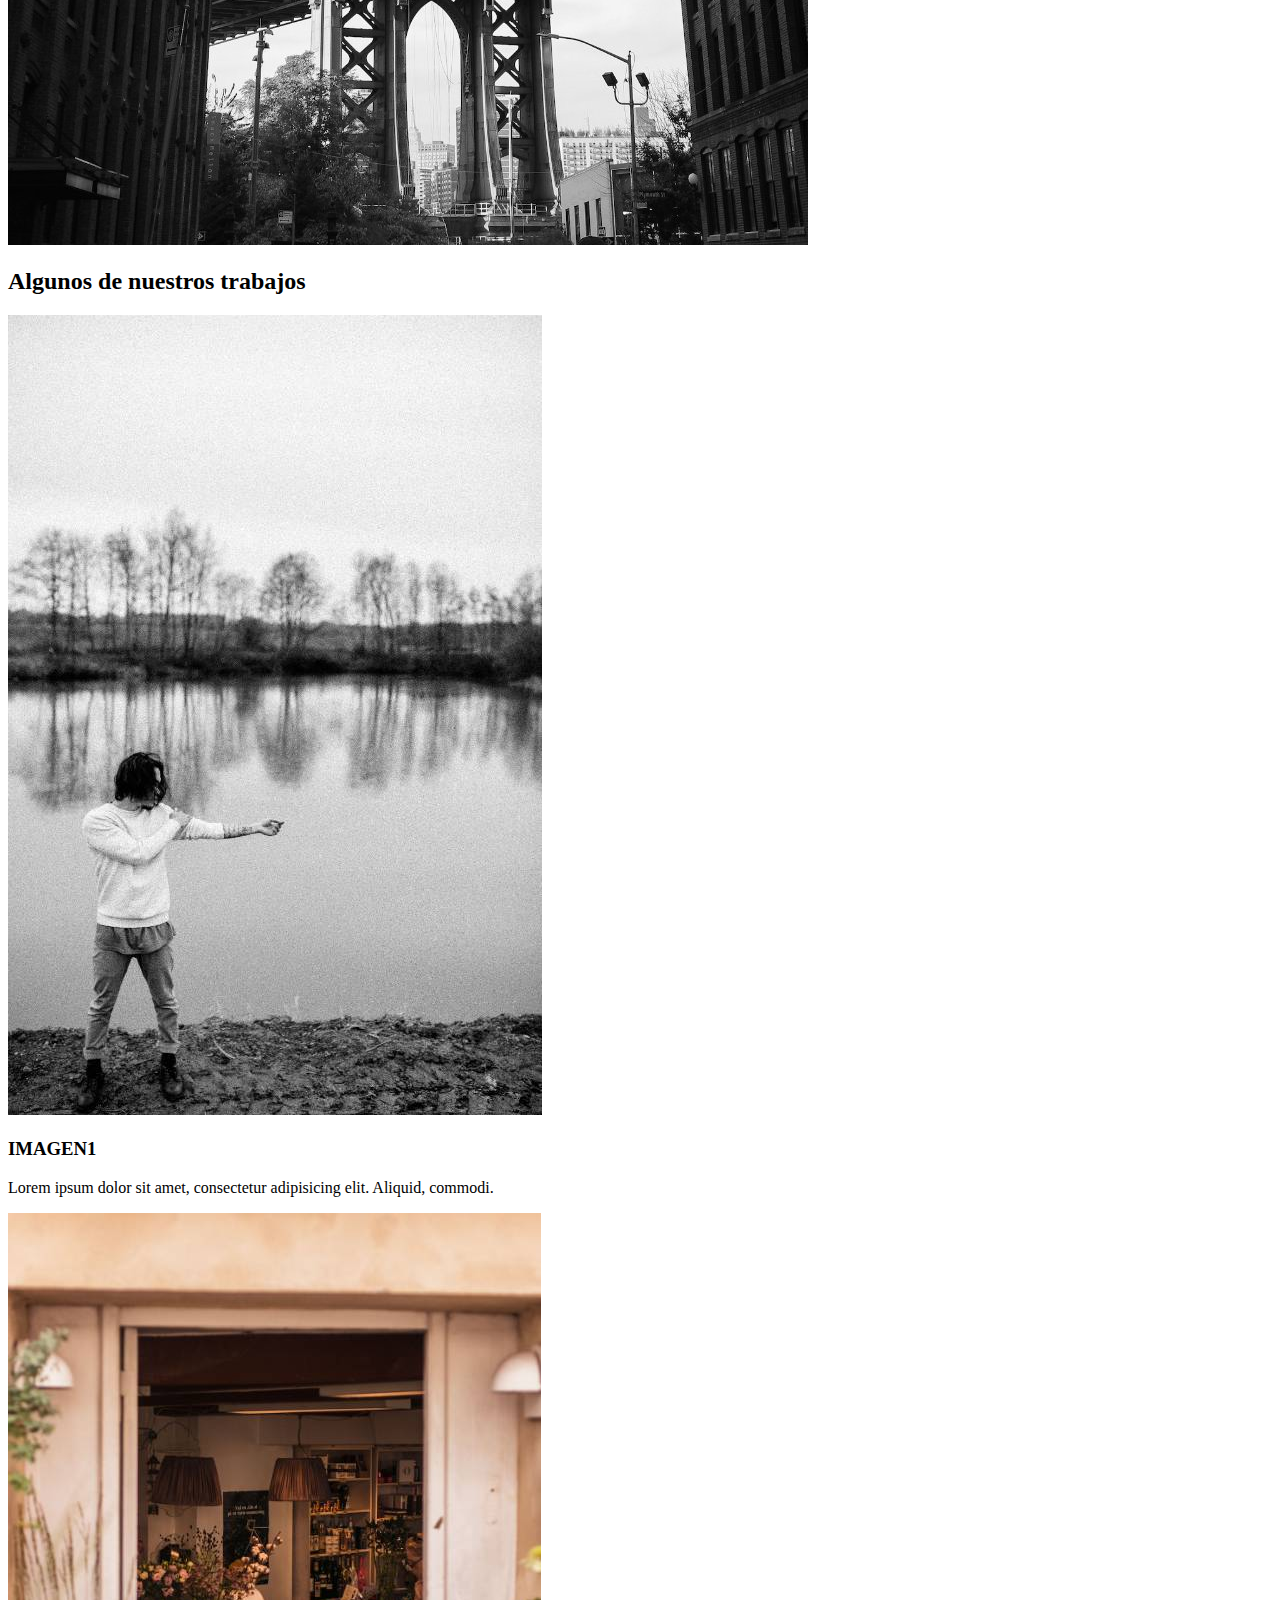
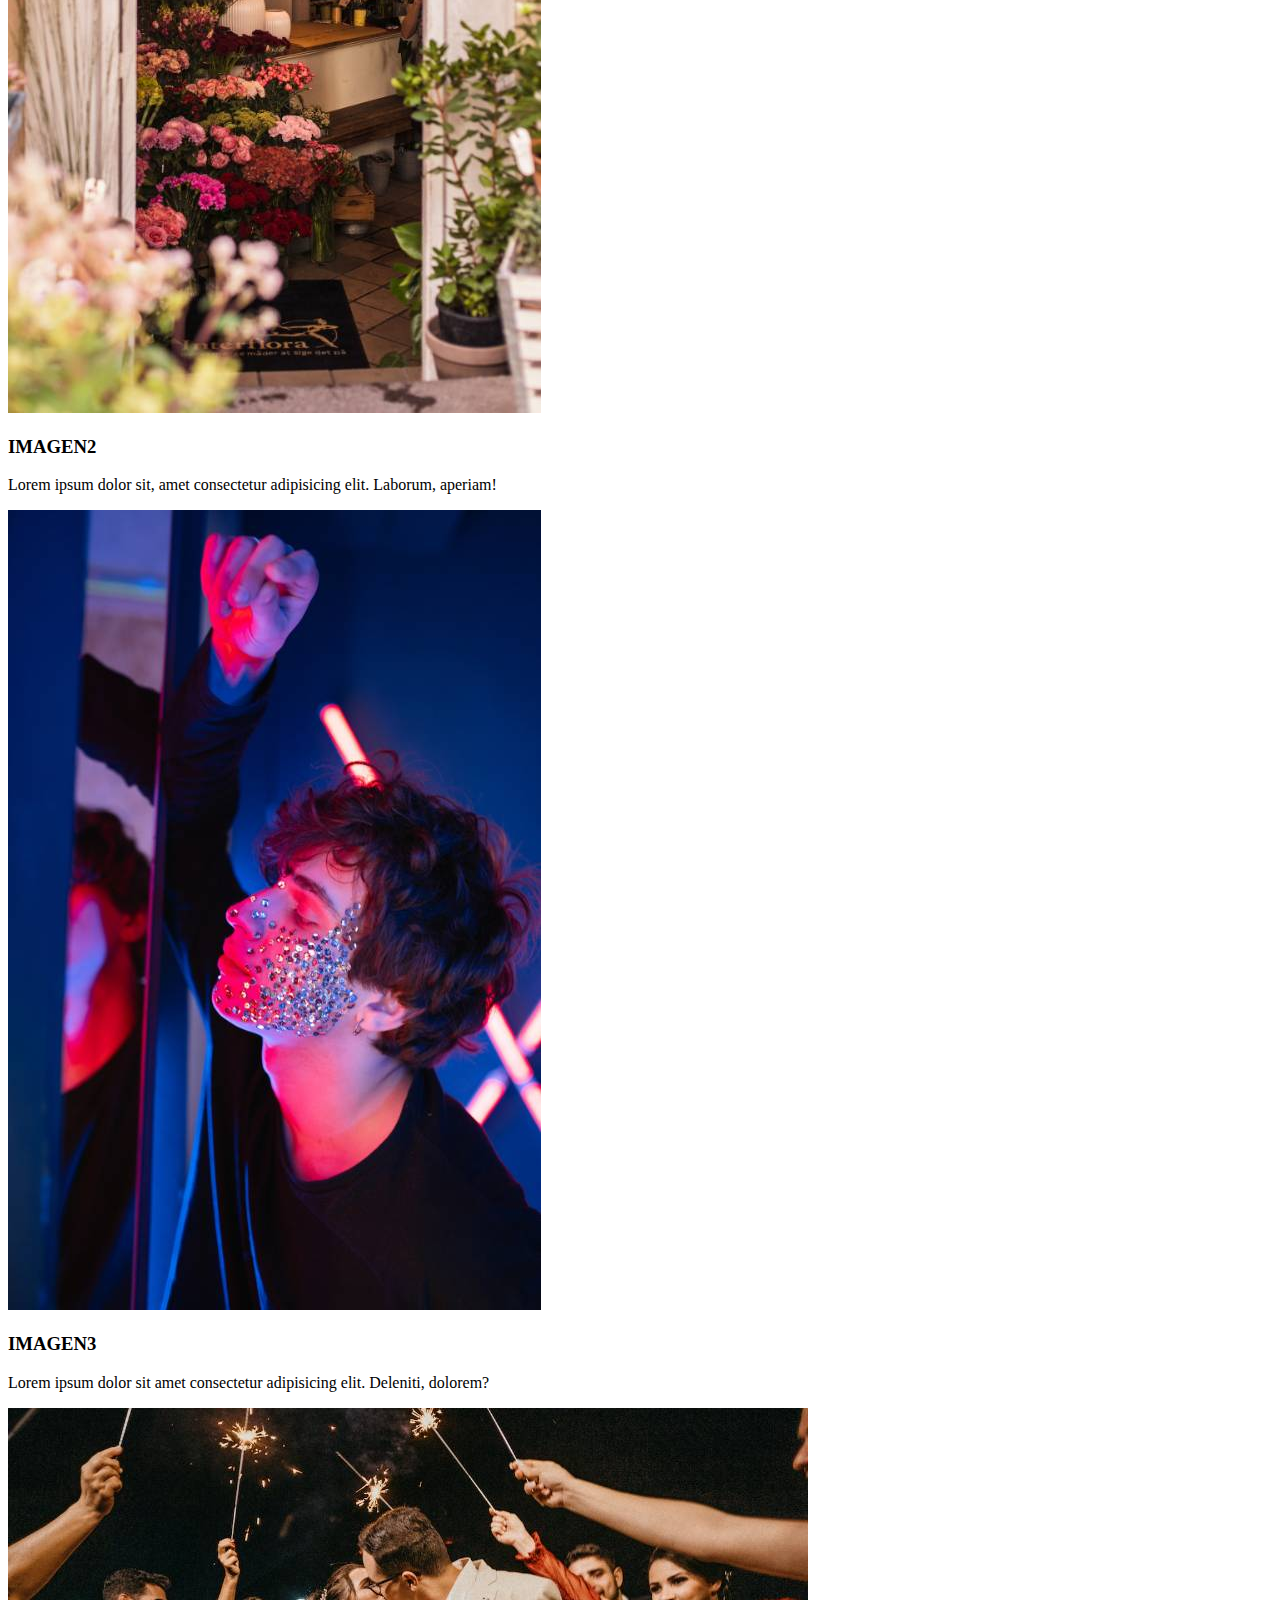
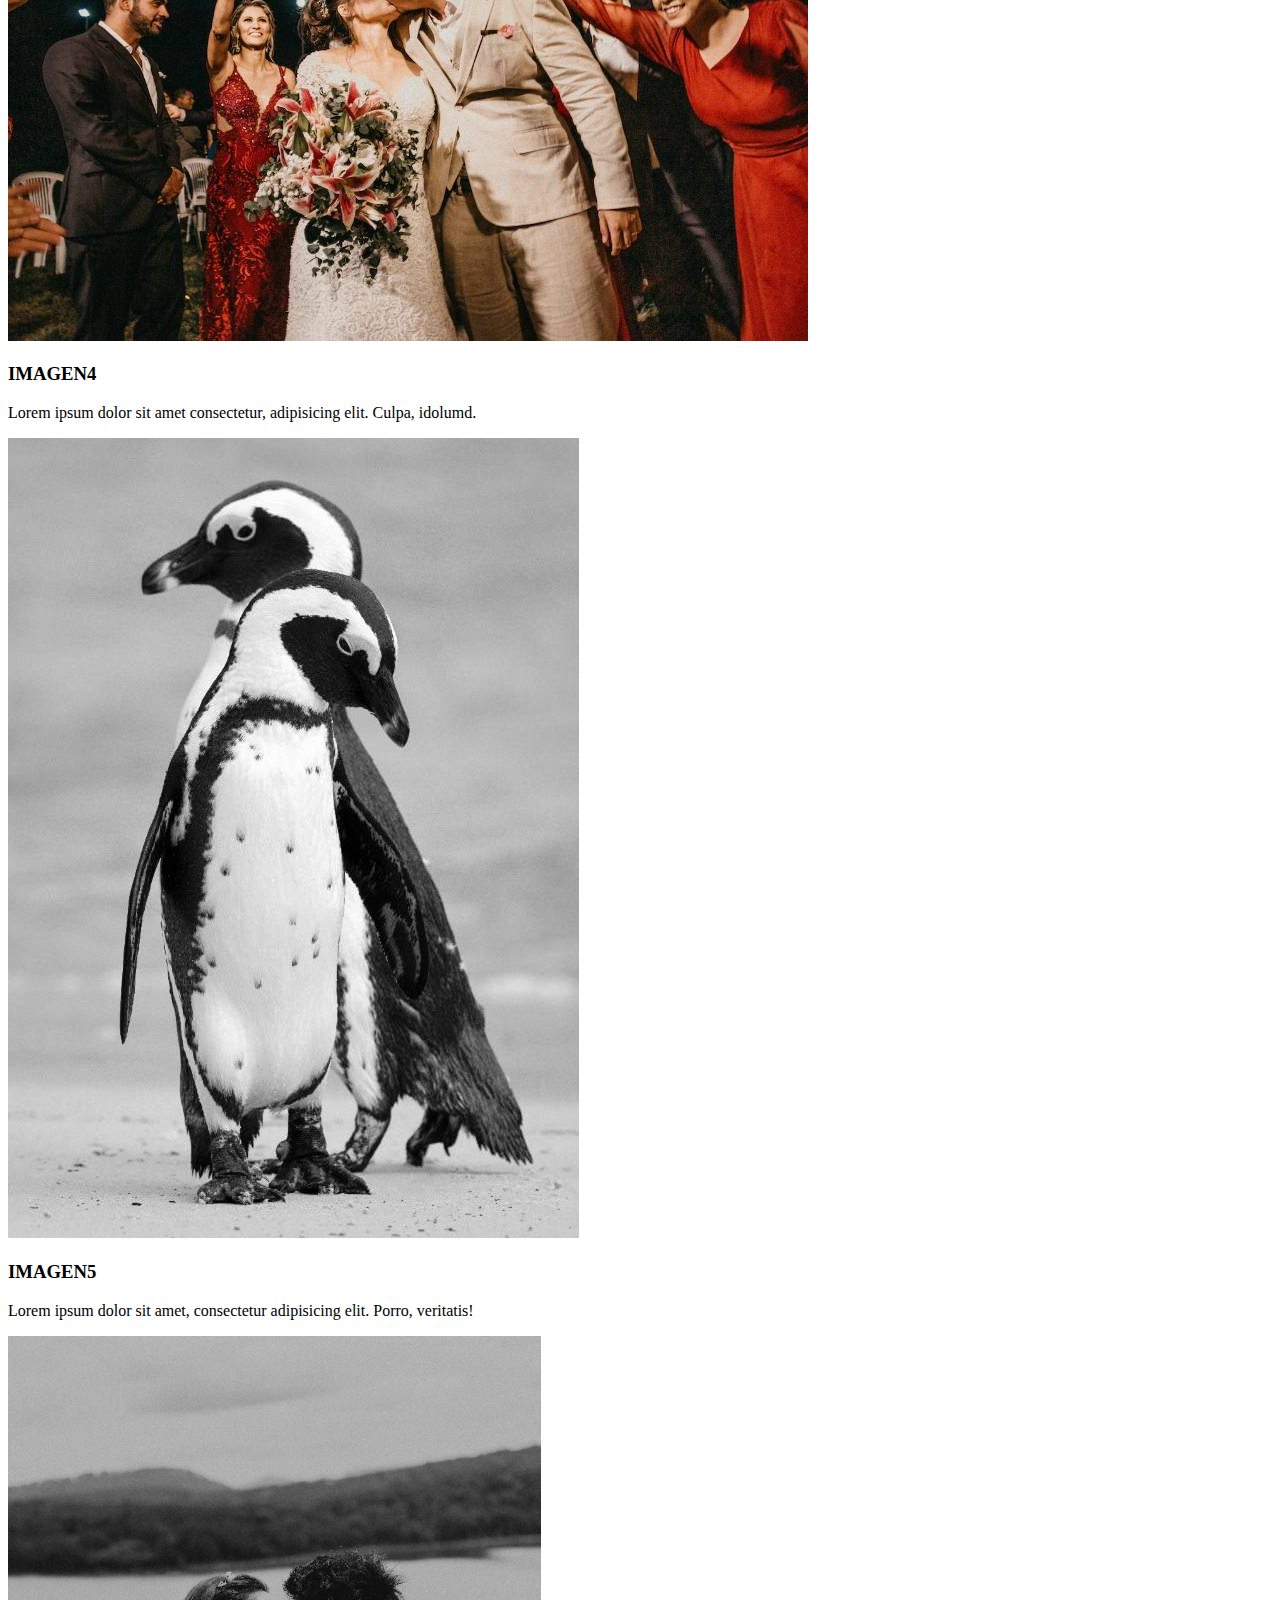
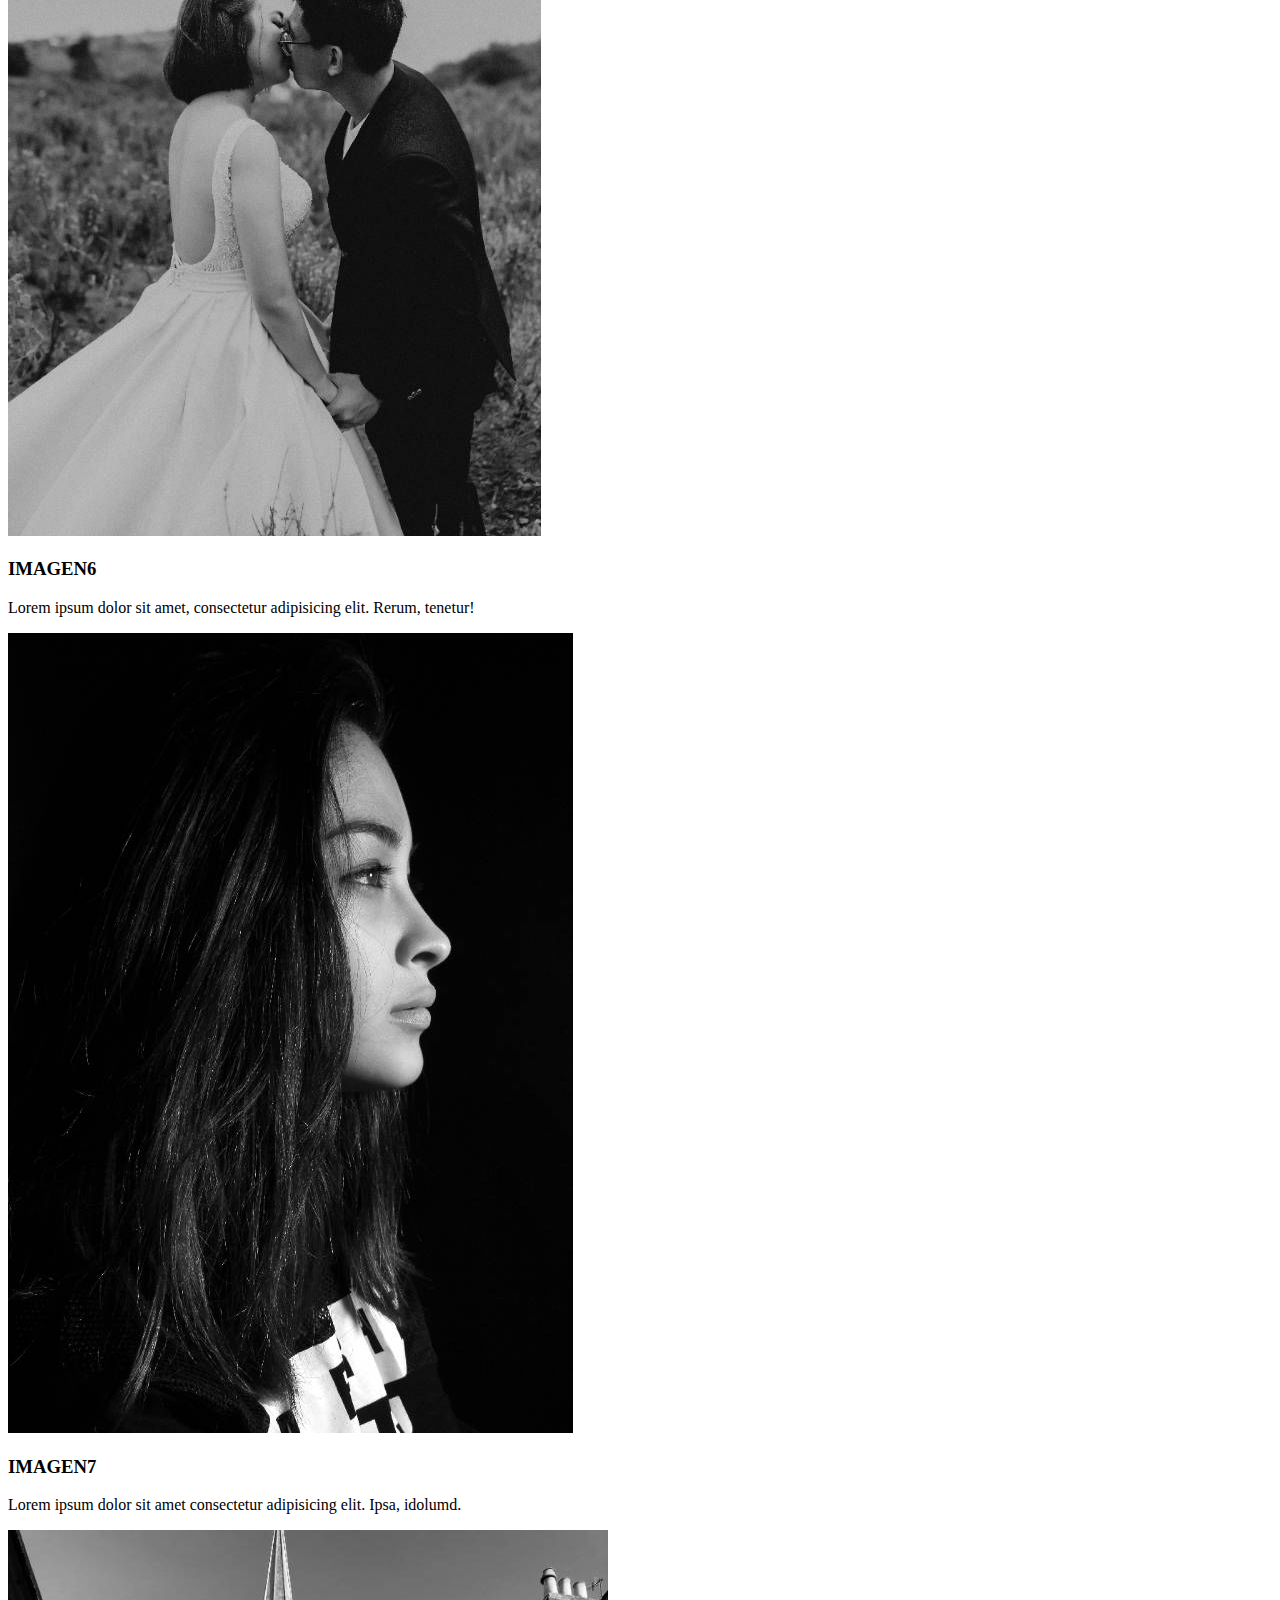
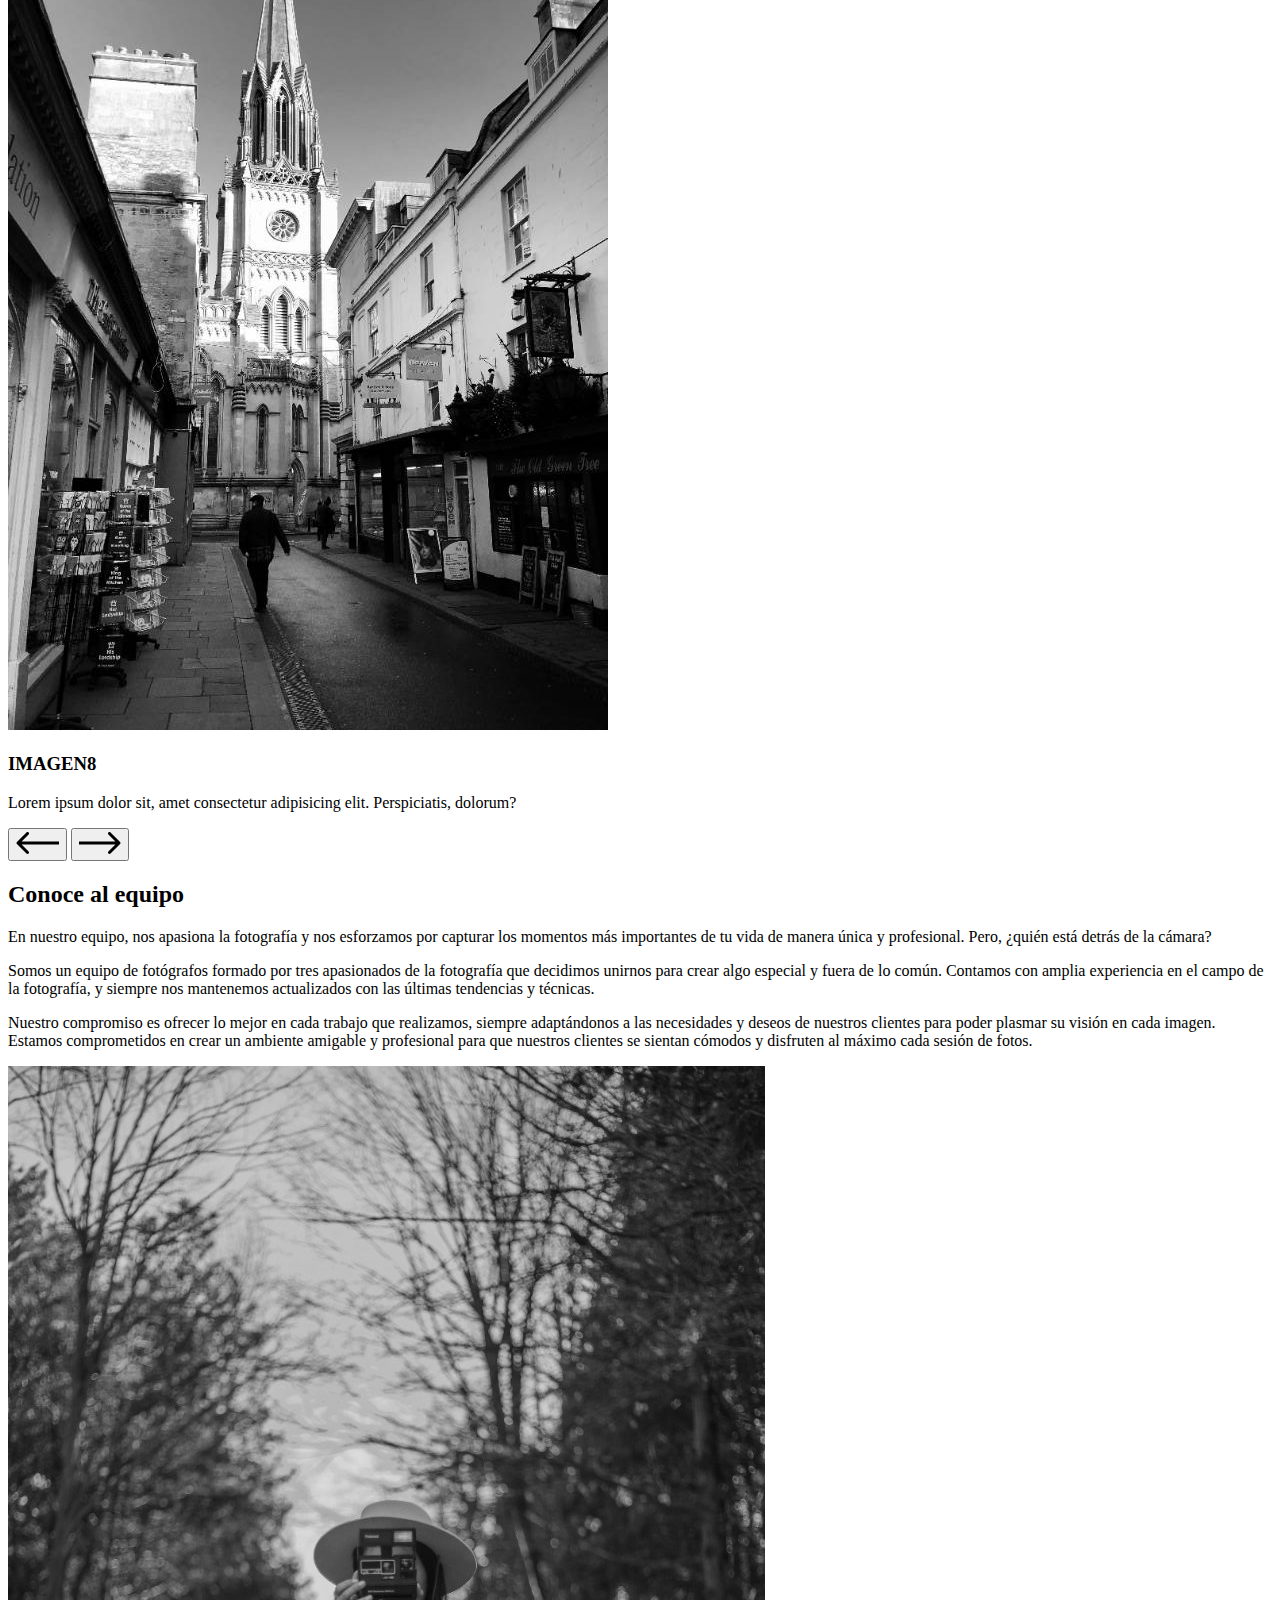
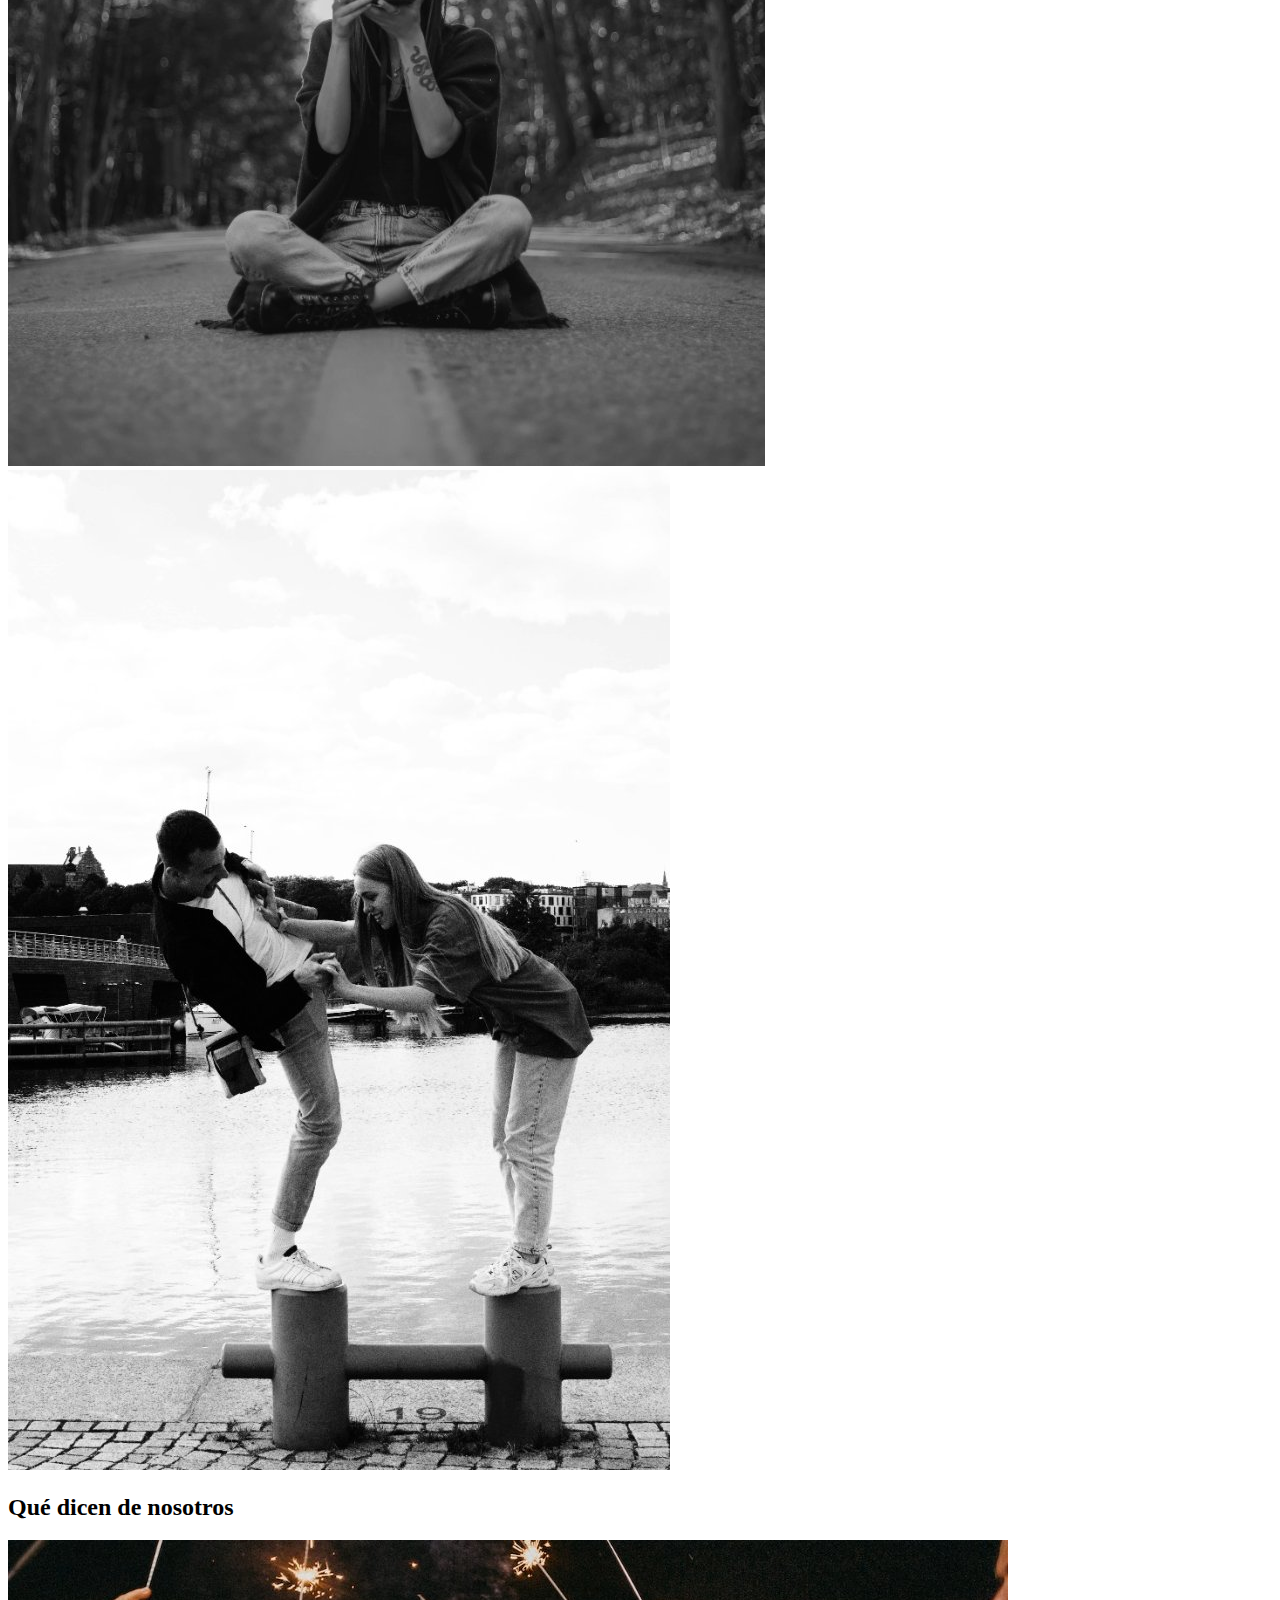
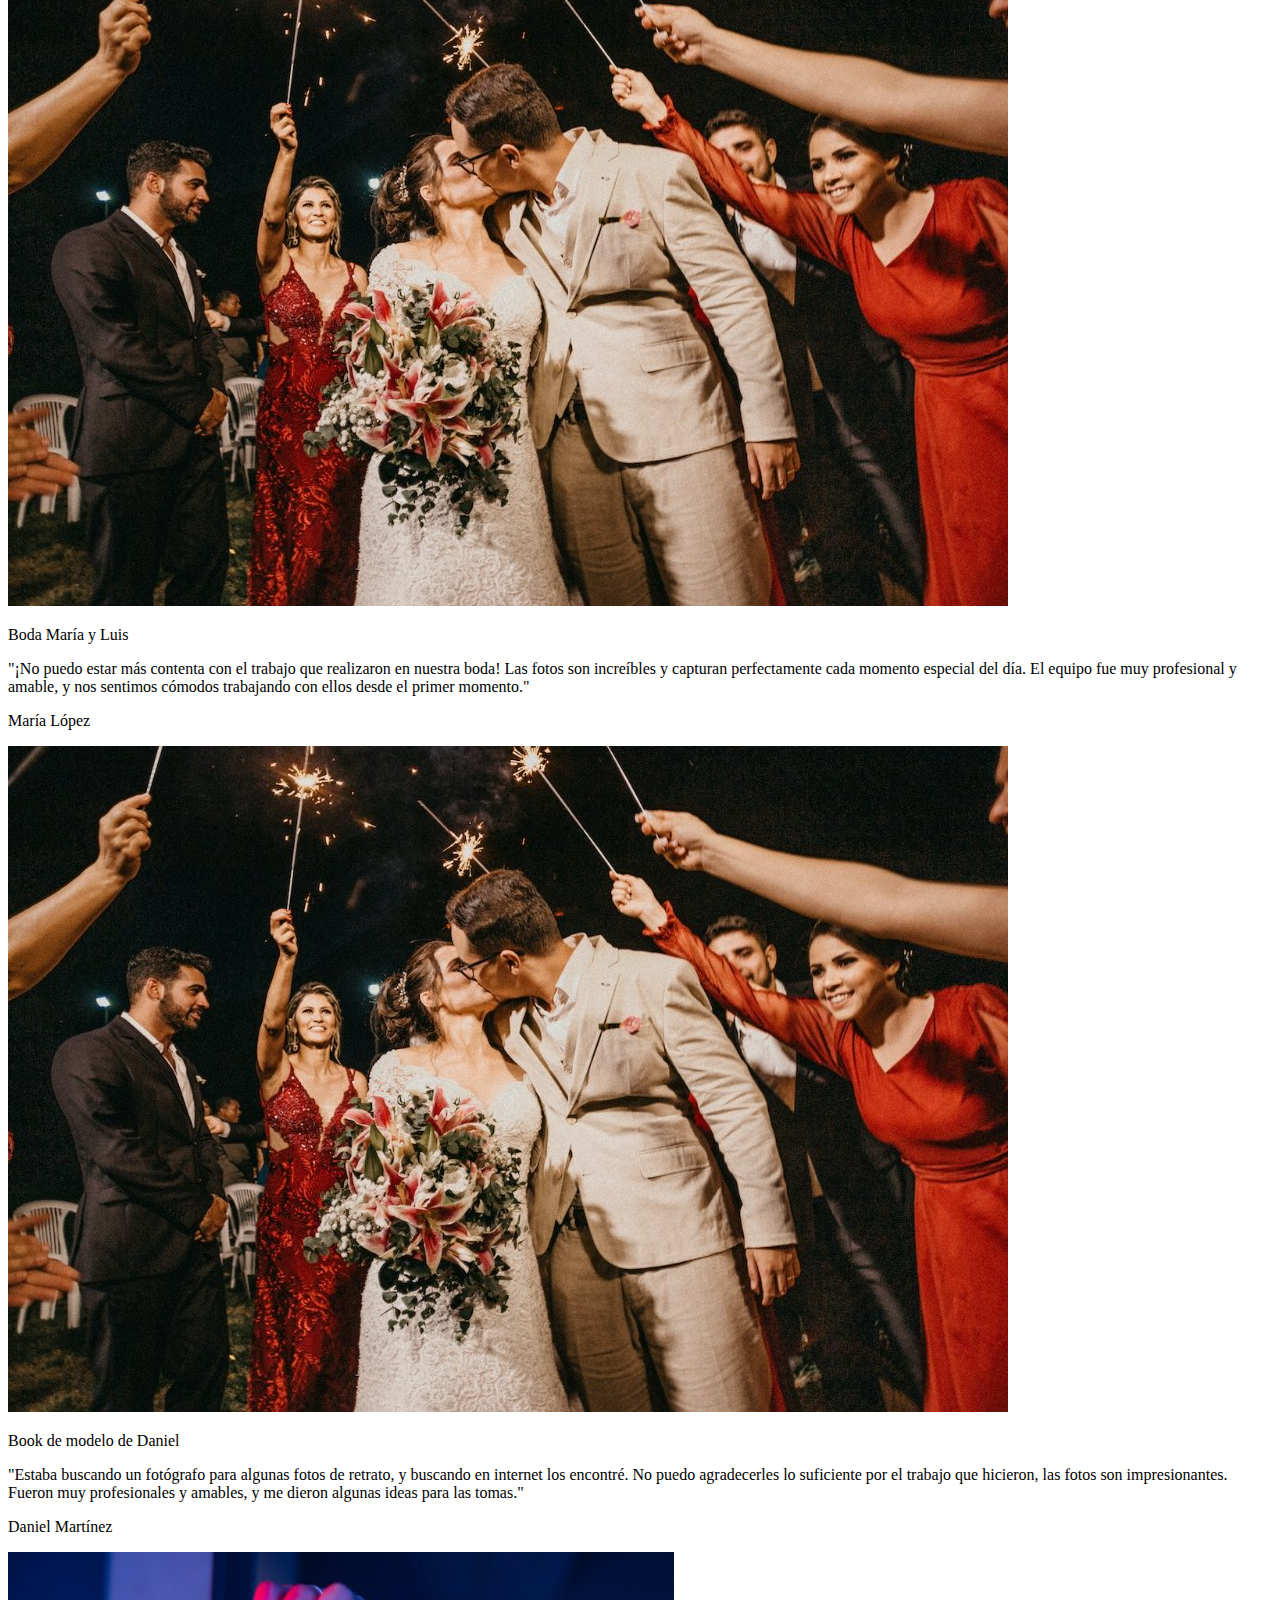
==== commit 7df9f7a0: "changes" ====
--- a/src/index.html
+++ b/src/index.html
@@ -2,8 +2,15 @@
 <html lang="es">
   <head>
     <meta charset="UTF-8" />
-    <!-- PON UN FAVICON!!! -->
-    <link rel="icon" type="image/svg+xml" href="" />
+    <link rel="icon" type="image/x-icon" href="favicon.ico" />
+    <link rel="icon" type="image/png" sizes="16x16" href="favicon-16x16.png" />
+    <link rel="icon" type="image/png" sizes="32x32" href="favicon-32x32.png" />
+    <link rel="apple-touch-icon" sizes="180x180" href="apple-touch-icon.png" />
+    <link rel="icon" href="favicon.svg" />
+    <link rel="manifest" href="site.webmanifest" />
+    <link rel="mask-icon" href="safari-pinned-tab.svg" color="#5bbad5" />
+    <meta name="msapplication-TileColor" content="#da532c" />
+    <meta name="theme-color" content="#ffffff" />
     <meta name="viewport" content="width=device-width, initial-scale=1.0" />
     <link rel="preconnect" href="https://fonts.googleapis.com" />
     <link rel="preconnect" href="https://fonts.gstatic.com" crossorigin />
@@ -37,68 +44,85 @@
           <nav id="menu" class="menu flex">
             <ul class="menu__list">
               <li>
-                <a href="#inicio" class="menu__item menu__item--active"
-                  >Inicio</a
+                <a rel="home" href="#home" class="menu__item">Inicio</a>
+              </li>
+              <li>
+                <a rel="services" class="menu__item" href="#services"
+                  >Servicios</a
                 >
               </li>
-              <li><a class="menu__item" href="#services">Servicios</a></li>
-              <li><a class="menu__item" href="#work">Galería</a></li>
-              <li><a class="menu__item" href="#team">Conócenos</a></li>
-              <li><a class="menu__item" href="#contact">Contacto</a></li>
+              <li>
+                <a rel="works" class="menu__item" href="#works">Galería</a>
+              </li>
+              <li>
+                <a rel="teams" class="menu__item" href="#teams">Conócenos</a>
+              </li>
+              <li>
+                <a rel="contact" class="menu__item" href="#contact">Contacto</a>
+              </li>
             </ul>
           </nav>
         </div>
       </div>
     </header>
     <main>
-      <section id="inicio" class="inicio flex flex-align-center">
-        <div class="inicio__text">
+      <section id="home">
+        <!--  semantica -->
+        <article id="home-start" class="home flex flex-align-center">
+          <div class="home__text">
+            <div class="container flow">
+              <img
+                class="logo logo-home"
+                src="./assets/images/logo-studio-white.svg"
+                alt="logo de la empresa Studio"
+              />
+              <h1 class="title title-xl title-white">
+                fotografos profesionales
+              </h1>
+            </div>
+            <a href="">
+              <img
+                class="home__scroll"
+                src="./assets/images/arrow-down.svg"
+                alt="haz scroll para seguir conociendonos"
+              />
+            </a>
+          </div>
+        </article>
+        <article class="intro padding-sections">
           <div class="container flow">
-            <img
-              class="logo logo-inicio"
-              src="./assets/images/logo-studio-white.svg"
-              alt=""
-            />
-            <h1 class="title title-xl title-white">fotografos profesionales</h1>
-          </div>
-          <!-- 
-          <a href=""> -->
-          <img
-            class="inicio__scroll"
-            src="./assets/images/arrow-down.svg"
-            alt=""
-          />
-          <!-- </a> -->
-        </div>
+            <h2 class="title title-xxl margin-m">Capturando recuerdos</h2>
+            <div class="intro__text flex">
+              <div class="col-2 flow max-text">
+                <p>
+                  Somos una empresa de fotografía profesional especializada en
+                  inmortalizar los momentos más preciados de tu vida.
+                </p>
+                <p>
+                  Creemos que cada ocasión es única e irrepetible, y es por eso
+                  que nos apasiona capturarla de la mejor manera posible. Nos
+                  esforzamos en brindar un servicio personalizado, adaptándonos
+                  a tus necesidades y deseos para poder plasmar tú visión en
+                  cada imagen.
+                </p>
+                <p>
+                  Estamos ansiosos por ser parte de tus momentos más especiales,
+                  y estamos seguros de que juntos podemos crear imágenes que te
+                  acompañarán para toda la vida.
+                </p>
+              </div>
+              <div class="intro__image-container col-2">
+                <img
+                  class="intro__img"
+                  src="./assets/images/inicio.jpg"
+                  alt="imagen de una motocicleta"
+                />
+              </div>
+            </div>
+          </div>
+        </article>
       </section>
-      <section class="intro padding-sections">
-        <div class="container flow">
-          <h2 class="title title-xxl margin-m">Capturando recuerdos</h2>
-          <div class="intro__text flex">
-            <div class="col-2 flow max-text">
-              <p>
-                Somos una empresa de fotografía profesional especializada en
-                inmortalizar los momentos más preciados de tu vida.
-              </p>
-              <p>
-                Creemos que cada ocasión es única e irrepetible, y es por eso
-                que nos apasiona capturarla de la mejor manera posible. Nos
-                esforzamos en brindar un servicio personalizado, adaptándonos a
-                tus necesidades y deseos para poder plasmar tú visión en cada
-                imagen.
-              </p>
-              <p>
-                Estamos ansiosos por ser parte de tus momentos más especiales, y
-                estamos seguros de que juntos podemos crear imágenes que te
-                acompañarán para toda la vida.
-              </p>
-            </div>
-            <div class="intro__image-container col-2">
-              <img class="intro__img" src="./assets/images/inicio.jpg" alt="" />
-            </div>
-          </div>
-        </div>
-      </section>
+
       <section id="services" class="services padding-sections">
         <div class="container services__tablet">
           <div class="services__text col-t-32 flow">
@@ -136,61 +160,302 @@
             <img
               class="services__img"
               src="./assets/images/services-2.jpg"
-              alt=""
+              alt="imagen del puente de Brooklyn"
             />
           </div>
         </div>
       </section>
-      <section id="works" class="works"></section>
-      <section id="team" class="team padding-sections">
-        <div class="container flow">
-          <h2 class="title title-xxl margin-m">Conoce al equipo</h2>
-          <div class="team__laptop flex">
-            <div class="team__text col-2 flow max-text">
-              <p>
-                En nuestro equipo, nos apasiona la fotografía y nos esforzamos
-                por capturar los momentos más importantes de tu vida de manera
-                única y profesional. Pero, ¿quién está detrás de la cámara?
-              </p>
-              <p>
-                Somos un equipo de fotógrafos formado por tres apasionados de la
-                fotografía que decidimos unirnos para crear algo especial y
-                fuera de lo común. Contamos con amplia experiencia en el campo
-                de la fotografía, y siempre nos mantenemos actualizados con las
-                últimas tendencias y técnicas.
-              </p>
-              <p>
-                Nuestro compromiso es ofrecer lo mejor en cada trabajo que
-                realizamos, siempre adaptándonos a las necesidades y deseos de
-                nuestros clientes para poder plasmar su visión en cada imagen.
-                Estamos comprometidos en crear un ambiente amigable y
-                profesional para que nuestros clientes se sientan cómodos y
-                disfruten al máximo cada sesión de fotos.
-              </p>
-            </div>
-            <div class="team__images col-2">
-              <div class="team__image-container">
+      <section id="works" class="works padding-sections">
+        <div class="container">
+          <h2 class="title title-xxl margin-m">Algunos de nuestros trabajos</h2>
+          <div class="works__carousel">
+            <div class="works__container">
+              <div id="works-scroll" class="works__scroll">
+                <div class="work" data-size="medium">
+                  <div class="work__header">
+                    <img
+                      class="work__img"
+                      src="./assets/images/img1.jpg"
+                      alt=""
+                    /><a href=""></a>
+                  </div>
+                  <div class="work__text">
+                    <h3 class="title work__title">IMAGEN1</h3>
+                    <p class="work__p">
+                      Lorem ipsum dolor sit amet, consectetur adipisicing elit.
+                      Aliquid, commodi.
+                    </p>
+                  </div>
+                </div>
+                <div class="work" data-size="small">
+                  <div class="work__header">
+                    <img
+                      class="work__img"
+                      src="./assets/images/img2.jpg"
+                      alt=""
+                    /><a href=""></a>
+                  </div>
+                  <div class="work__text">
+                    <h3 class="title work__title">IMAGEN2</h3>
+                    <p class="work__p">
+                      Lorem ipsum dolor sit, amet consectetur adipisicing elit.
+                      Laborum, aperiam!
+                    </p>
+                  </div>
+                </div>
+                <div class="work" data-size="medium">
+                  <div class="work__header">
+                    <img
+                      class="work__img"
+                      src="./assets/images/img3.jpg"
+                      alt=""
+                    /><a href=""></a>
+                  </div>
+                  <div class="work__text">
+                    <h3 class="title work__title">IMAGEN3</h3>
+                    <p class="work__p">
+                      Lorem ipsum dolor sit amet consectetur adipisicing elit.
+                      Deleniti, dolorem?
+                    </p>
+                  </div>
+                </div>
+                <div class="work" data-size="small">
+                  <div class="work__header">
+                    <img
+                      class="work__img"
+                      src="./assets/images/img4.jpg"
+                      alt=""
+                    /><a href=""></a>
+                  </div>
+                  <div class="work__text">
+                    <h3 class="title work__title">IMAGEN4</h3>
+                    <p class="work__p">
+                      Lorem ipsum dolor sit amet consectetur, adipisicing elit.
+                      Culpa, idolumd.
+                    </p>
+                  </div>
+                </div>
+                <div class="work" data-size="small">
+                  <div class="work__header">
+                    <img
+                      class="work__img"
+                      src="./assets/images/img5.jpg"
+                      alt=""
+                    /><a href=""></a>
+                  </div>
+                  <div class="work__text">
+                    <h3 class="title work__title">IMAGEN5</h3>
+                    <p class="work__p">
+                      Lorem ipsum dolor sit amet, consectetur adipisicing elit.
+                      Porro, veritatis!
+                    </p>
+                  </div>
+                </div>
+                <div class="work" data-size="small">
+                  <div class="work__header">
+                    <img
+                      class="work__img"
+                      src="./assets/images/img6.jpg"
+                      alt=""
+                    /><a href=""></a>
+                  </div>
+                  <div class="work__text">
+                    <h3 class="title work__title">IMAGEN6</h3>
+                    <p class="work__p">
+                      Lorem ipsum dolor sit amet, consectetur adipisicing elit.
+                      Rerum, tenetur!
+                    </p>
+                  </div>
+                </div>
+                <div class="work" data-size="small">
+                  <div class="work__header">
+                    <img
+                      class="work__img"
+                      src="./assets/images/img7.jpg"
+                      alt=""
+                    /><a href=""></a>
+                  </div>
+                  <div class="work__text">
+                    <h3 class="title work__title">IMAGEN7</h3>
+                    <p class="work__p">
+                      Lorem ipsum dolor sit amet consectetur adipisicing elit.
+                      Ipsa, idolumd.
+                    </p>
+                  </div>
+                </div>
+                <div class="work" data-size="small">
+                  <div class="work__header">
+                    <img
+                      class="work__img"
+                      src="./assets/images/img8.jpg"
+                      alt=""
+                    /><a href=""></a>
+                  </div>
+                  <div class="work__text">
+                    <h3 class="title work__title">IMAGEN8</h3>
+                    <p class="work__p">
+                      Lorem ipsum dolor sit, amet consectetur adipisicing elit.
+                      Perspiciatis, dolorum?
+                    </p>
+                  </div>
+                </div>
+              </div>
+            </div>
+            <div id="works-arrows" class="works__arrows flex flex-row gap-m">
+              <button id="works-prev" class="works__btn">
                 <img
-                  class="team__image team__image--road"
-                  src="./assets/images/team-road.jpg"
+                  class="works__arrows"
+                  src="./assets/images/arrow-prev.svg"
+                  alt="flecha cambiar hacia atras los comentarios"
+                />
+              </button>
+
+              <button id="works-next" class="works__btn">
+                <img
+                  class="works__arrows"
+                  src="./assets/images/arrow-next.svg"
+                  alt="flecha cambiar hacia atras los comentarios"
+                />
+              </button>
+            </div>
+          </div>
+        </div>
+      </section>
+      <section id="teams" class="padding-sections">
+        <article class="team flow">
+          <div class="container">
+            <h2 class="title title-xxl margin-m">Conoce al equipo</h2>
+            <div class="team__laptop flex">
+              <div class="team__text col-2 flow max-text">
+                <p>
+                  En nuestro equipo, nos apasiona la fotografía y nos esforzamos
+                  por capturar los momentos más importantes de tu vida de manera
+                  única y profesional. Pero, ¿quién está detrás de la cámara?
+                </p>
+                <p>
+                  Somos un equipo de fotógrafos formado por tres apasionados de
+                  la fotografía que decidimos unirnos para crear algo especial y
+                  fuera de lo común. Contamos con amplia experiencia en el campo
+                  de la fotografía, y siempre nos mantenemos actualizados con
+                  las últimas tendencias y técnicas.
+                </p>
+                <p>
+                  Nuestro compromiso es ofrecer lo mejor en cada trabajo que
+                  realizamos, siempre adaptándonos a las necesidades y deseos de
+                  nuestros clientes para poder plasmar su visión en cada imagen.
+                  Estamos comprometidos en crear un ambiente amigable y
+                  profesional para que nuestros clientes se sientan cómodos y
+                  disfruten al máximo cada sesión de fotos.
+                </p>
+              </div>
+              <div class="team__images col-2">
+                <div class="team__image-container">
+                  <img
+                    class="team__image team__image--road"
+                    src="./assets/images/team-road.jpg"
+                    alt=""
+                  />
+                </div>
+                <img
+                  class="team__image team__image--lake"
+                  src="./assets/images/team-lake.jpg"
                   alt=""
                 />
               </div>
+            </div>
+          </div>
+        </article>
+        <article id="clients" class="clients">
+          <div class="container positon-relative">
+            <h2 class="title title-xxl margin-m clients__title">
+              Qué dicen de nosotros
+            </h2>
+            <div class="clients__img-decoration">
               <img
-                class="team__image team__image--lake"
-                src="./assets/images/team-lake.jpg"
-                alt=""
+                id="clients-img"
+                class="clients__img"
+                src="./assets/images/cliente-maria.jpg"
+                alt="Baile de la boda de María y Luis con sus invitados rodeándoles"
               />
             </div>
-          </div>
-        </div>
+
+            <div class="testimonials">
+              <div id="testimonials-container" class="testimonials__container">
+                <div class="testimonial testimonial--active flow">
+                  <p class="title title-m">Boda María y Luis</p>
+                  <p class="testimonial__opinion">
+                    "¡No puedo estar más contenta con el trabajo que realizaron
+                    en nuestra boda! Las fotos son increíbles y capturan
+                    perfectamente cada momento especial del día. El equipo fue
+                    muy profesional y amable, y nos sentimos cómodos trabajando
+                    con ellos desde el primer momento."
+                  </p>
+                  <p class="testimonial__name">María López</p>
+                  <img
+                    class="testimonial__img testimonial__img--active"
+                    src="./assets/images/cliente-maria.jpg"
+                    alt="Baile de la boda de María y Luis con sus invitados rodeándoles"
+                  />
+                </div>
+                <div class="testimonial flow">
+                  <p class="title title-m">Book de modelo de Daniel</p>
+                  <p class="testimonial__opinion">
+                    "Estaba buscando un fotógrafo para algunas fotos de retrato,
+                    y buscando en internet los encontré. No puedo agradecerles
+                    lo suficiente por el trabajo que hicieron, las fotos son
+                    impresionantes. Fueron muy profesionales y amables, y me
+                    dieron algunas ideas para las tomas."
+                  </p>
+                  <p class="testimonial__name">Daniel Martínez</p>
+                  <img
+                    class="testimonial__img"
+                    src="./assets/images/cliente-daniel.jpg"
+                    alt="Retrato de Daniel con cristales decorativos en la cara y luces de neon de fondo"
+                  />
+                </div>
+                <div class="testimonial flow">
+                  <p class="title title-m">Floristería Ruiz</p>
+                  <p class="testimonial__opinion">
+                    "Como empresario, sé lo importante que es contar con una
+                    imagen visual coherente y sólida que refleje los valores y
+                    la identidad de mi empresa. Gracias a los servicios de
+                    fotografía de branding de esta empresa, logramos transmitir
+                    de manera efectiva nuestra esencia y valores. ¡Excelente
+                    trabajo!".
+                  </p>
+                  <p class="testimonial__name">José Ruiz</p>
+                  <img
+                    class="testimonial__img"
+                    src="./assets/images/cliente-jose.jpg"
+                    alt="Floristería abierta con muchas flores. Dentro se ve a la dependienta y una clienta comprando."
+                  />
+                </div>
+              </div>
+              <div
+                id="testimonials-arrows"
+                class="testimonials__arrows flex flex-row gap-m"
+              >
+                <button id="testimonials-prev" class="testimonials__btn">
+                  <img
+                    class="testimonials__arrows"
+                    src="./assets/images/arrow-prev.svg"
+                    alt="flecha cambiar hacia atras los comentarios"
+                  />
+                </button>
+                <button id="testimonials-next" class="testimonials__btn">
+                  <img
+                    class="testimonials__arrows"
+                    src="./assets/images/arrow-next.svg"
+                    alt="flecha cambiar hacia atras los comentarios"
+                  />
+                </button>
+              </div>
+            </div>
+          </div>
+        </article>
       </section>
-      <section class="opinion">
-        <div class="container">
-          <h2 class="title title-xxl margin-m">Qué dicen de nosotros</h2>
-        </div>
-      </section>
-      <section id="contact" class="contact padding-sections">
+
+      <section id="contact" class="contact">
         <div class="container flow">
           <h2 class="title title-xxl margin-m">Contacto</h2>
           <div class="flex gap-l">
@@ -262,36 +527,40 @@
         </div>
       </section>
     </main>
-    <footer class="footer padding-sections">
+    <footer class="footer">
       <div class="container">
-        <div class="flex flex-row">
+        <div class="flex flex-row gap-m">
           <nav>
             <ul class="menu-footer">
-              <li><a href="#inicio">Inicio</a></li>
-              <li><a href="#services">Servicios</a></li>
-              <li><a href="#gallery">Galería</a></li>
-              <li><a href="#team">Conócenos</a></li>
-              <li><a href="#contact">Contacto</a></li>
+              <li><a class="menu-footer__item" href="#home">Inicio</a></li>
+              <li>
+                <a class="menu-footer__item" href="#services">Servicios</a>
+              </li>
+              <li><a class="menu-footer__item" href="#gallery">Galería</a></li>
+              <li><a class="menu-footer__item" href="#team">Conócenos</a></li>
+              <li><a class="menu-footer__item" href="#contact">Contacto</a></li>
             </ul>
           </nav>
-          <div>
-            <div class="logo-footer__decoration">
-              <img
-                class="logo-footer"
-                src="./assets/images/logo-studio-white.svg"
-                alt="logo de la empresa Studio"
-              />
-            </div>
 
-            <nav>
-              <ul class="footer__policy flex flex-row">
-                <li><a href="">Política de privacidad</a></li>
-                <li><a href="">Política de cookies</a></li>
-                <li><a href="">Aviso legal</a></li>
-              </ul>
-            </nav>
+          <div class="footer__decoration">
+            <img
+              class="logo-footer"
+              src="./assets/images/logo-studio-white.svg"
+              alt="logo de la empresa Studio"
+            />
           </div>
         </div>
+        <nav>
+          <ul class="footer__policy flex flex-row">
+            <li>
+              <a class="footer__policy-item" href="">Política de privacidad</a>
+            </li>
+            <li>
+              <a class="footer__policy-item" href="">Política de cookies</a>
+            </li>
+            <li><a class="footer__policy-item" href="">Aviso legal</a></li>
+          </ul>
+        </nav>
       </div>
     </footer>
     <div class="copy">
